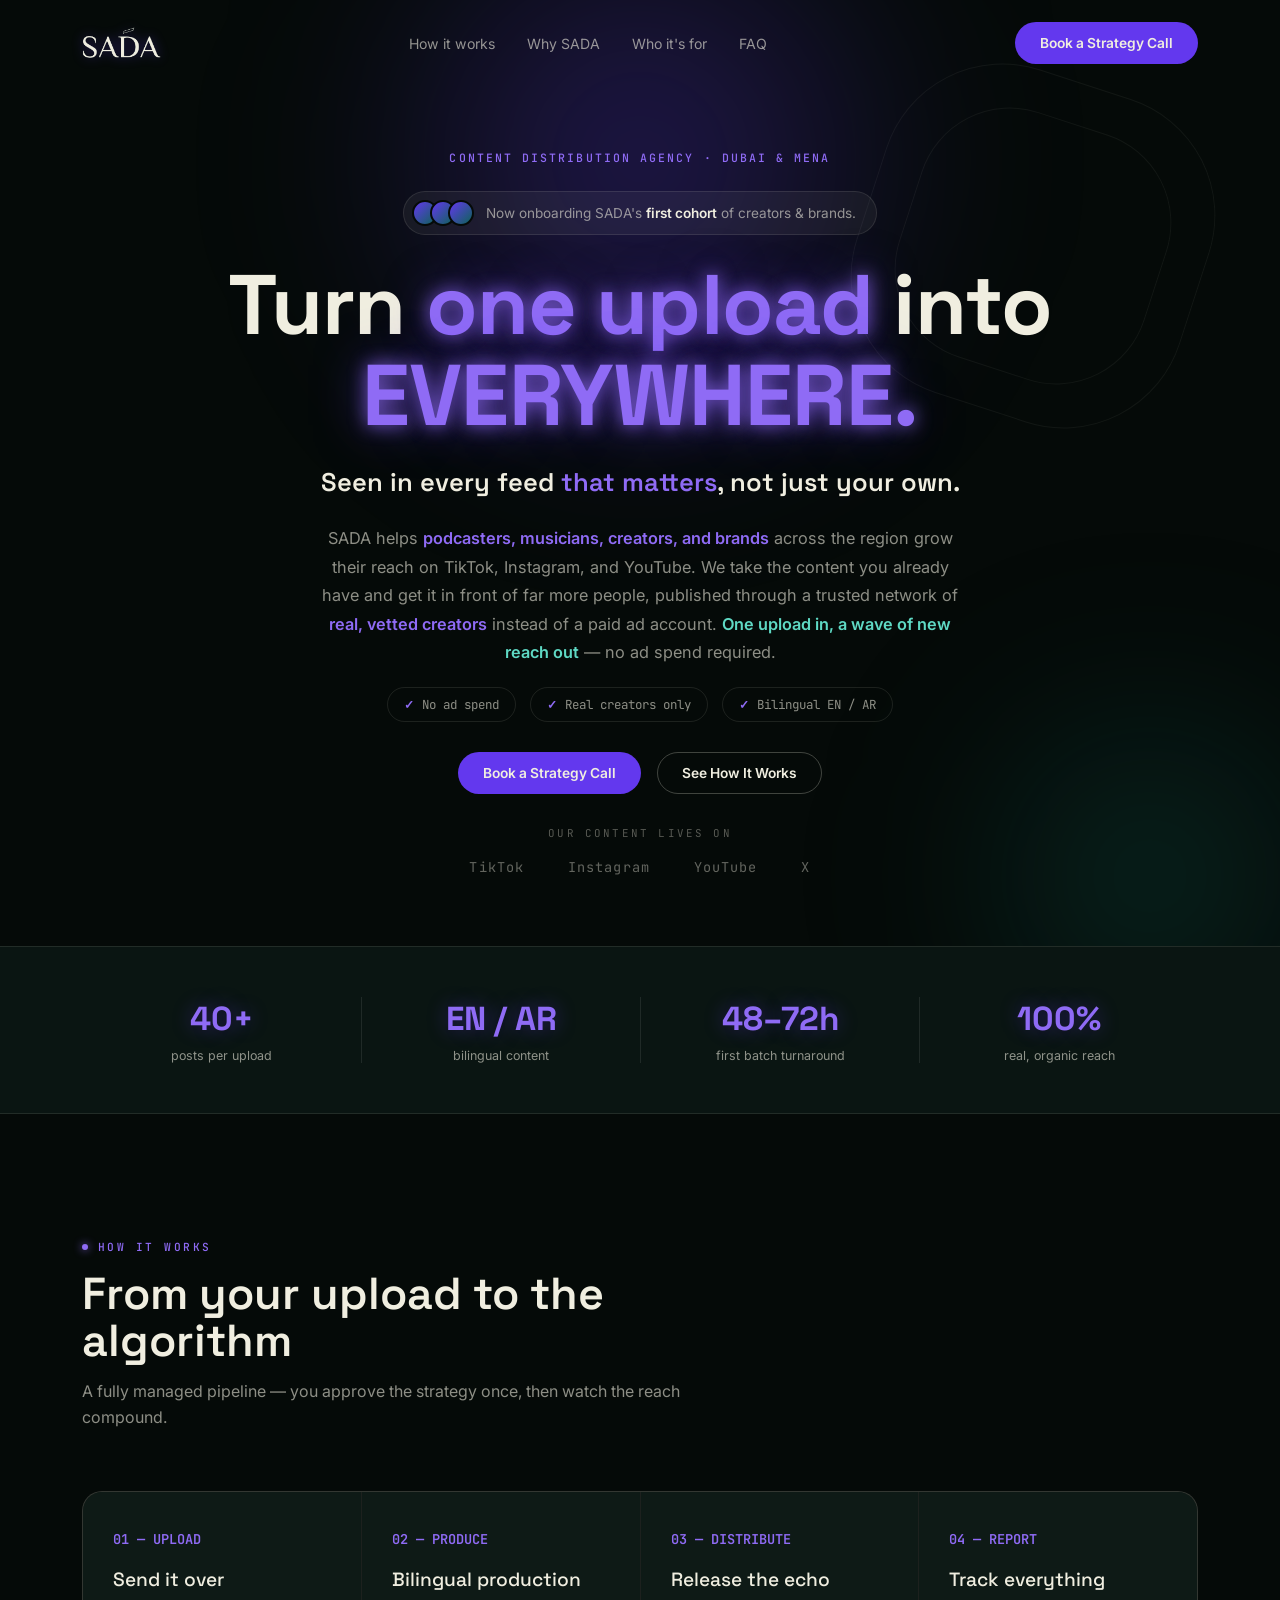
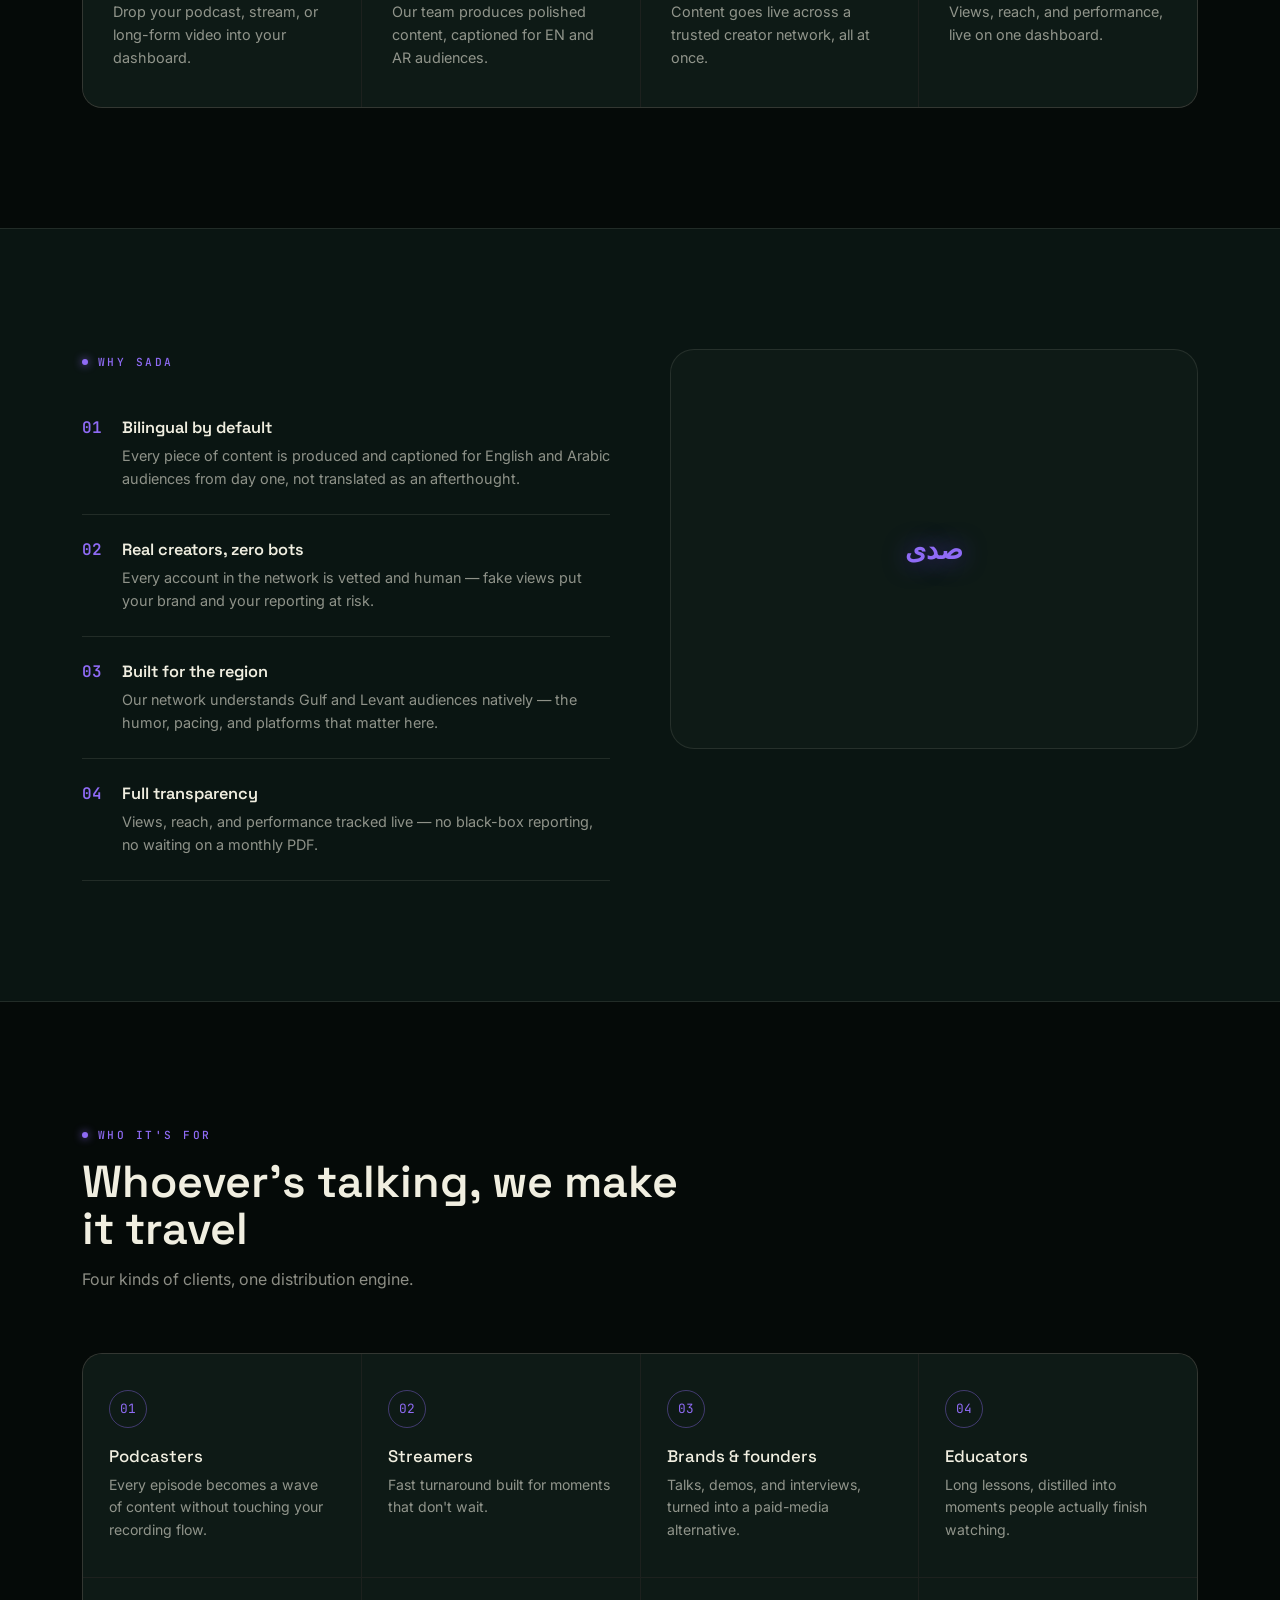
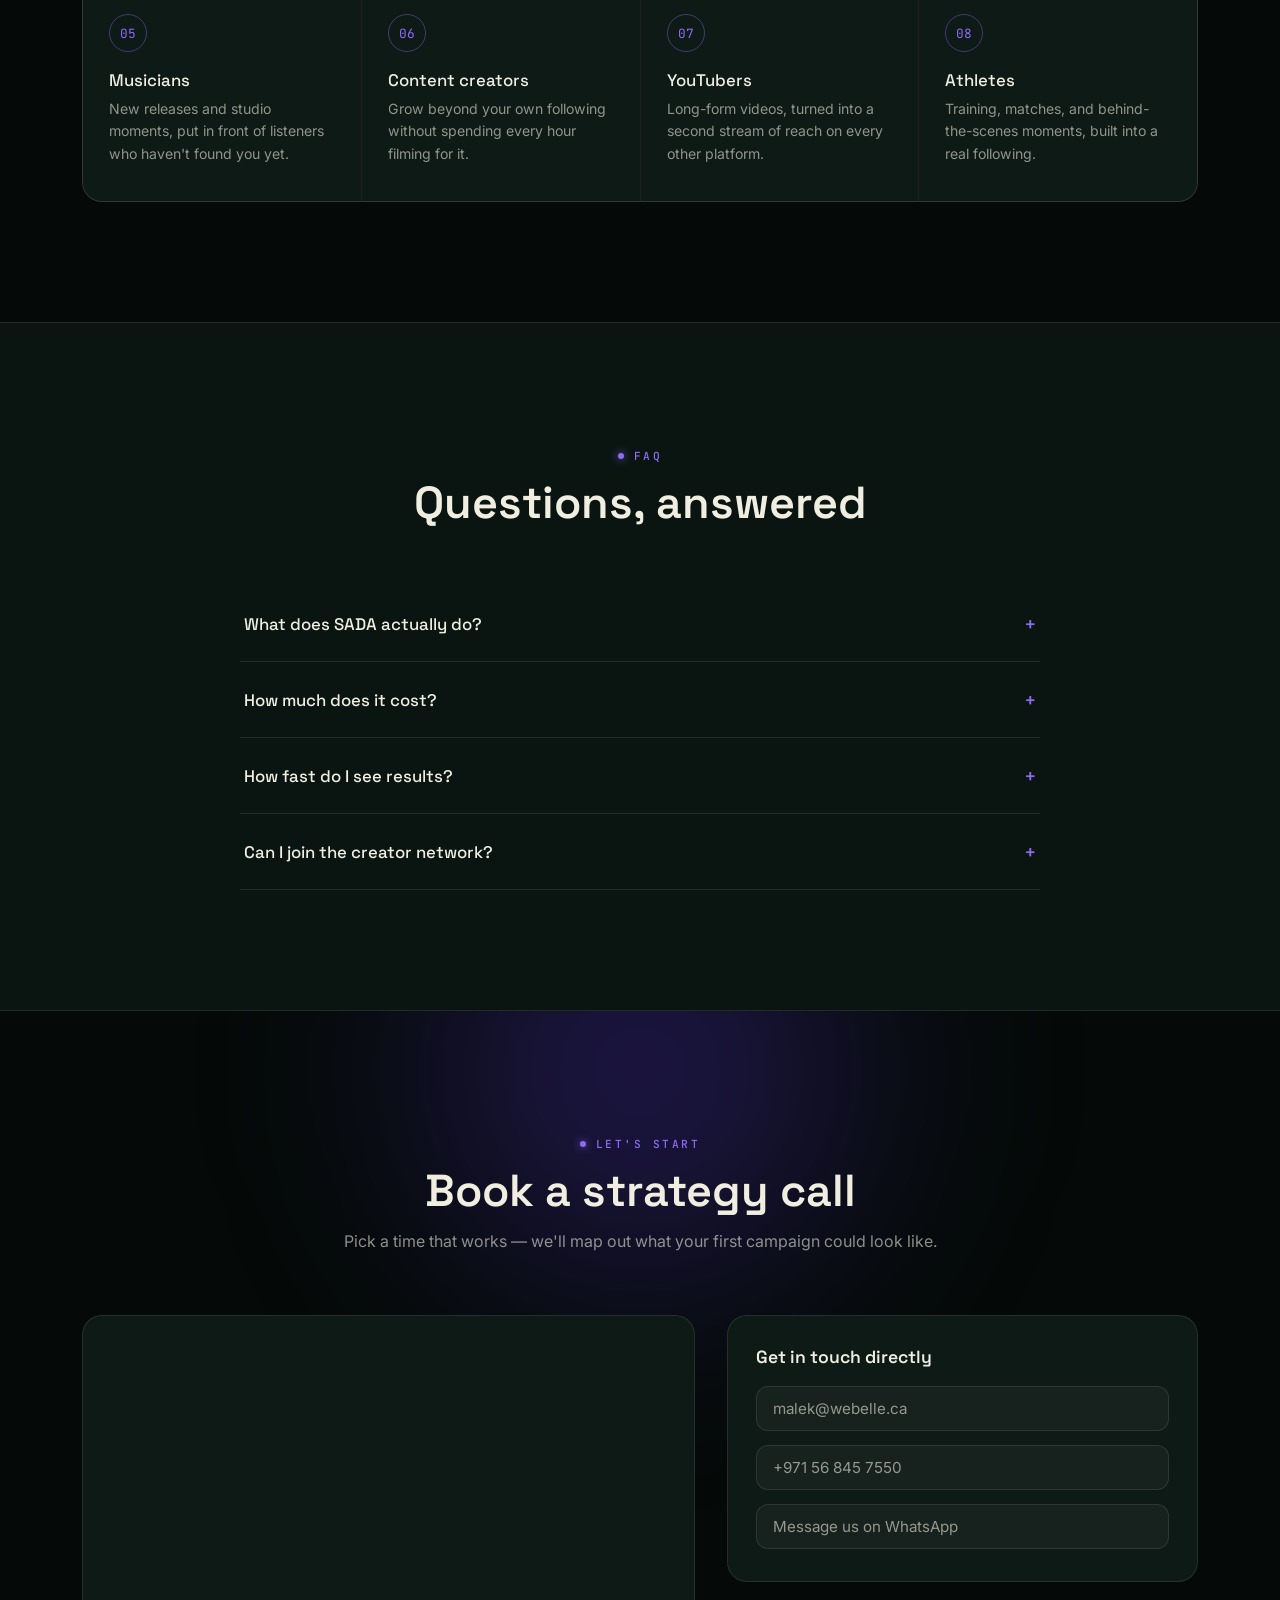
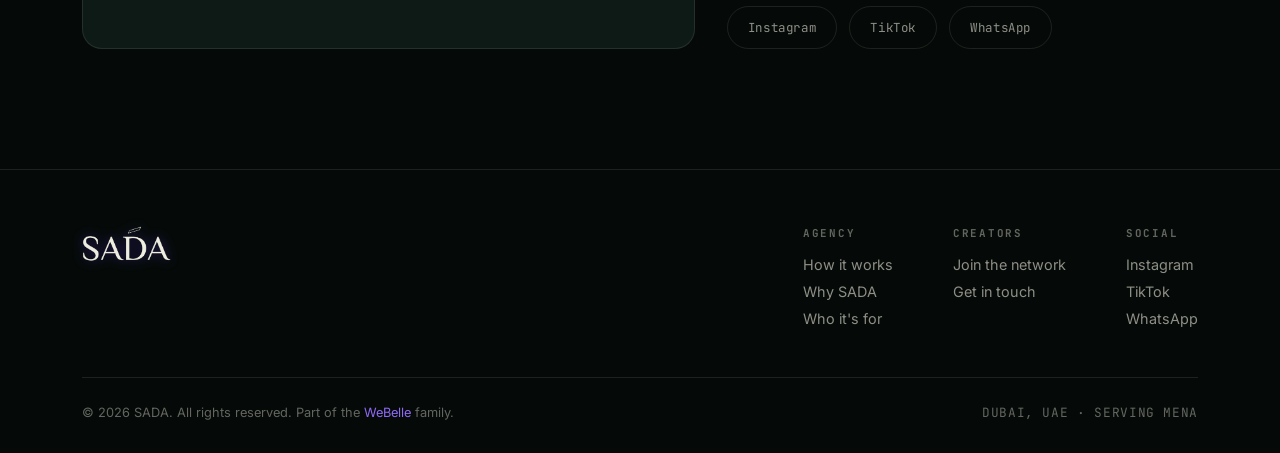
==== index.html @ 8981276d "robots and sitemap files" ====
<!doctype html>
<html lang="en">
  <head>
    <meta charset="UTF-8" />
    <meta name="viewport" content="width=device-width, initial-scale=1.0" />
    <title>SADA — Organic Content Distribution Agency | Dubai &amp; MENA</title>
    <meta
      name="description"
      content="SADA is a Dubai-based organic content distribution agency serving the MENA region. We turn one upload into reach across a trusted, bilingual creator network. Part of the WeBelle family."
    />
    <meta
      name="keywords"
      content="content distribution agency, organic reach, creator network, MENA marketing agency, Dubai digital agency, bilingual content, SADA, WeBelle"
    />
    <meta name="author" content="WeBelle" />
    <meta name="robots" content="index, follow" />
    <link rel="canonical" href="https://www.sadaclips.com/" />
    <meta name="theme-color" content="#050a08" />

    <!-- Open Graph -->
    <meta property="og:type" content="website" />
    <meta property="og:site_name" content="SADA" />
    <meta
      property="og:title"
      content="SADA — Organic Content Distribution Agency | Dubai & MENA"
    />
    <meta
      property="og:description"
      content="One upload, a wave of organic reach. SADA is a bilingual content distribution agency built for the GCC and wider MENA region — part of the WeBelle family."
    />
    <meta property="og:url" content="https://www.sadaclips.com/" />
    <meta
      property="og:image"
      content="https://www.sadaclips.com/assets/og-image.jpg"
    />
    <meta property="og:image:width" content="1200" />
    <meta property="og:image:height" content="630" />
    <meta
      property="og:image:alt"
      content="SADA — Organic Content Distribution Agency"
    />
    <meta property="og:locale" content="en_US" />

    <!-- Twitter -->
    <meta name="twitter:card" content="summary_large_image" />
    <meta
      name="twitter:title"
      content="SADA — Organic Content Distribution Agency | Dubai & MENA"
    />
    <meta
      name="twitter:description"
      content="One upload, a wave of organic reach. SADA is a bilingual content distribution agency built for the GCC and wider MENA region."
    />
    <meta
      name="twitter:image"
      content="https://www.sadaclips.com/assets/og-image.jpg"
    />
    <meta
      name="twitter:image:alt"
      content="SADA — Organic Content Distribution Agency"
    />

    <!-- Favicon (inline SVG, no external asset needed) -->
    <link
      rel="icon"
      type="image/svg+xml"
      href="data:image/svg+xml,%3Csvg xmlns='http://www.w3.org/2000/svg' viewBox='0 0 32 32'%3E%3Ccircle cx='16' cy='16' r='3.4' fill='%238f6bf5'/%3E%3Ccircle cx='16' cy='16' r='9' fill='none' stroke='%238f6bf5' stroke-width='1.4'/%3E%3Ccircle cx='16' cy='16' r='14.5' fill='none' stroke='%238f6bf5' stroke-width='1.1' opacity='.5'/%3E%3C/svg%3E"
    />

    <link rel="preconnect" href="https://fonts.googleapis.com" />
    <link rel="preconnect" href="https://fonts.gstatic.com" crossorigin />
    <link
      href="https://fonts.googleapis.com/css2?family=Space+Grotesk:wght@500;600;700&family=Inter:wght@400;500;600;700&family=JetBrains+Mono:wght@500&display=swap"
      rel="stylesheet"
    />
    <link rel="stylesheet" href="styles.css" />

    <!-- Structured data -->
    <script type="application/ld+json">
      {
        "@context": "https://schema.org",
        "@type": "ProfessionalService",
        "name": "SADA",
        "url": "https://www.sadaclips.com/",
        "logo": "https://www.sadaclips.com/assets/sada_logo.png",
        "image": "https://www.sadaclips.com/assets/og-image.jpg",
        "description": "Organic content distribution agency based in Dubai, serving the MENA region. Bilingual EN/AR content, published through a trusted creator network.",
        "email": "malek@webelle.ca",
        "telephone": "+971568457550",
        "address": {
          "@type": "PostalAddress",
          "addressLocality": "Dubai",
          "addressCountry": "AE"
        },
        "areaServed": "MENA",
        "sameAs": [
          "https://www.instagram.com/sadaclip/",
          "https://www.tiktok.com/@sada.clips",
          "https://wa.me/971568457550"
        ],
        "parentOrganization": {
          "@type": "Organization",
          "name": "WeBelle",
          "url": "https://webelle.ae"
        }
      }
    </script>
  </head>
  <body>
    <header id="siteHeader">
      <div class="wrap">
        <a href="#top" class="logo">
          <img
            src="/assets/sada_logo.png"
            alt="SADA logo"
            class="logo-mark"
            width="32"
            height="32"
          />
        </a>
        <nav class="links">
          <a href="#work">How it works</a>
          <a href="#why">Why SADA</a>
          <a href="#verticals">Who it's for</a>
          <a href="#faq">FAQ</a>
        </nav>
        <a href="#contact" class="btn btn-glow">Book a Strategy Call</a>
      </div>
    </header>

    <section class="hero" id="top">
      <div class="glow-blob g1"></div>
      <div class="glow-blob g2"></div>
      <div class="watermark"></div>
      <div class="wrap">
        <span class="category-tag"
          >Content Distribution Agency · Dubai &amp; MENA</span
        >

        <div class="badge">
          <div class="avatars">
            <div class="av"></div>
            <div class="av"></div>
            <div class="av"></div>
          </div>
          <span
            >Now onboarding SADA's <b>first cohort</b> of creators &amp;
            brands.</span
          >
        </div>

        <h1>
          Turn <span class="glow">one upload</span> into<span class="glow-line"
            >Everywhere.</span
          >
        </h1>

        <p class="sub">
          Seen in every feed <span class="hl">that matters</span>, not just your
          own.
        </p>

        <p class="lede">
          SADA helps <b>podcasters, musicians, creators, and brands</b> across
          the region grow their reach on TikTok, Instagram, and YouTube. We take
          the content you already have and get it in front of far more people,
          published through a trusted network of
          <b>real, vetted creators</b> instead of a paid ad account.
          <span class="g">One upload in, a wave of new reach out</span> — no ad
          spend required.
        </p>

        <div class="checklist">
          <span>No ad spend</span>
          <span>Real creators only</span>
          <span>Bilingual EN / AR</span>
        </div>

        <div class="cta-row">
          <a href="#contact" class="btn btn-glow">Book a Strategy Call</a>
          <a href="#work" class="btn btn-outline">See How It Works</a>
        </div>

        <div class="featured">
          <div class="label">Our content lives on</div>
          <div class="row">
            <span>TikTok</span>
            <span>Instagram</span>
            <span>YouTube</span>
            <span>X</span>
          </div>
        </div>
      </div>
    </section>

    <div class="stats">
      <div class="wrap">
        <div class="stat">
          <div class="num">40+</div>
          <div class="label">posts per upload</div>
        </div>
        <div class="stat">
          <div class="num">EN / AR</div>
          <div class="label">bilingual content</div>
        </div>
        <div class="stat">
          <div class="num">48–72h</div>
          <div class="label">first batch turnaround</div>
        </div>
        <div class="stat">
          <div class="num">100%</div>
          <div class="label">real, organic reach</div>
        </div>
      </div>
    </div>

    <section id="work">
      <div class="wrap">
        <div class="section-head reveal">
          <span class="eyebrow">How it works</span>
          <h2>From your upload to the algorithm</h2>
          <p>
            A fully managed pipeline — you approve the strategy once, then watch
            the reach compound.
          </p>
        </div>
        <div class="steps">
          <div class="step reveal">
            <div class="idx">01 — UPLOAD</div>
            <h3>Send it over</h3>
            <p>
              Drop your podcast, stream, or long-form video into your dashboard.
            </p>
          </div>
          <div class="step reveal">
            <div class="idx">02 — PRODUCE</div>
            <h3>Bilingual production</h3>
            <p>
              Our team produces polished content, captioned for EN and AR
              audiences.
            </p>
          </div>
          <div class="step reveal">
            <div class="idx">03 — DISTRIBUTE</div>
            <h3>Release the echo</h3>
            <p>
              Content goes live across a trusted creator network, all at once.
            </p>
          </div>
          <div class="step reveal">
            <div class="idx">04 — REPORT</div>
            <h3>Track everything</h3>
            <p>Views, reach, and performance, live on one dashboard.</p>
          </div>
        </div>
      </div>
    </section>

    <section id="why" class="alt-bg">
      <div class="wrap">
        <div class="why-grid">
          <div class="why-list">
            <span
              class="eyebrow"
              style="margin-bottom: 24px; display: inline-flex"
              >Why SADA</span
            >
            <div class="why-item reveal">
              <span class="n">01</span>
              <div>
                <h4>Bilingual by default</h4>
                <p>
                  Every piece of content is produced and captioned for English
                  and Arabic audiences from day one, not translated as an
                  afterthought.
                </p>
              </div>
            </div>
            <div class="why-item reveal">
              <span class="n">02</span>
              <div>
                <h4>Real creators, zero bots</h4>
                <p>
                  Every account in the network is vetted and human — fake views
                  put your brand and your reporting at risk.
                </p>
              </div>
            </div>
            <div class="why-item reveal">
              <span class="n">03</span>
              <div>
                <h4>Built for the region</h4>
                <p>
                  Our network understands Gulf and Levant audiences natively —
                  the humor, pacing, and platforms that matter here.
                </p>
              </div>
            </div>
            <div class="why-item reveal">
              <span class="n">04</span>
              <div>
                <h4>Full transparency</h4>
                <p>
                  Views, reach, and performance tracked live — no black-box
                  reporting, no waiting on a monthly PDF.
                </p>
              </div>
            </div>
          </div>
          <div class="why-visual reveal">
            <div class="ring w1"></div>
            <div class="ring w2"></div>
            <div class="ring w3"></div>
            <span class="word">صدى</span>
          </div>
        </div>
      </div>
    </section>

    <section id="verticals">
      <div class="wrap">
        <div class="section-head reveal">
          <span class="eyebrow">Who it's for</span>
          <h2>Whoever's talking, we make it travel</h2>
          <p>Four kinds of clients, one distribution engine.</p>
        </div>
        <div class="vgrid">
          <div class="vcard reveal">
            <div class="glyph">01</div>
            <h3>Podcasters</h3>
            <p>
              Every episode becomes a wave of content without touching your
              recording flow.
            </p>
          </div>
          <div class="vcard reveal">
            <div class="glyph">02</div>
            <h3>Streamers</h3>
            <p>Fast turnaround built for moments that don't wait.</p>
          </div>
          <div class="vcard reveal">
            <div class="glyph">03</div>
            <h3>Brands &amp; founders</h3>
            <p>
              Talks, demos, and interviews, turned into a paid-media
              alternative.
            </p>
          </div>
          <div class="vcard reveal">
            <div class="glyph">04</div>
            <h3>Educators</h3>
            <p>
              Long lessons, distilled into moments people actually finish
              watching.
            </p>
          </div>
          <div class="vcard reveal">
            <div class="glyph">05</div>
            <h3>Musicians</h3>
            <p>
              New releases and studio moments, put in front of listeners who
              haven't found you yet.
            </p>
          </div>
          <div class="vcard reveal">
            <div class="glyph">06</div>
            <h3>Content creators</h3>
            <p>
              Grow beyond your own following without spending every hour filming
              for it.
            </p>
          </div>
          <div class="vcard reveal">
            <div class="glyph">07</div>
            <h3>YouTubers</h3>
            <p>
              Long-form videos, turned into a second stream of reach on every
              other platform.
            </p>
          </div>
          <div class="vcard reveal">
            <div class="glyph">08</div>
            <h3>Athletes</h3>
            <p>
              Training, matches, and behind-the-scenes moments, built into a
              real following.
            </p>
          </div>
        </div>
      </div>
    </section>

    <section id="faq" class="alt-bg">
      <div class="wrap">
        <div class="section-head reveal center">
          <span class="eyebrow" style="justify-content: center">FAQ</span>
          <h2>Questions, answered</h2>
        </div>
        <div class="faq-list">
          <div class="faq-item">
            <button class="faq-q">
              What does SADA actually do?<span class="plus">+</span>
            </button>
            <div class="faq-a">
              <p>
                SADA is an organic content distribution agency — we help your
                content reach far more people through a trusted creator network,
                without relying on paid ads.
              </p>
            </div>
          </div>
          <div class="faq-item">
            <button class="faq-q">
              How much does it cost?<span class="plus">+</span>
            </button>
            <div class="faq-a">
              <p>
                Pricing scales with content volume and service level. Book a
                strategy call and we'll put together a quote based on what
                you're working with.
              </p>
            </div>
          </div>
          <div class="faq-item">
            <button class="faq-q">
              How fast do I see results?<span class="plus">+</span>
            </button>
            <div class="faq-a">
              <p>
                Most clients see their first batch of content live within 48–72
                hours of onboarding.
              </p>
            </div>
          </div>
          <div class="faq-item">
            <button class="faq-q">
              Can I join the creator network?<span class="plus">+</span>
            </button>
            <div class="faq-a">
              <p>
                Yes — we're always onboarding bilingual creators into the
                network. Reach out via WhatsApp or the contact section below to
                apply.
              </p>
            </div>
          </div>
        </div>
      </div>
    </section>

    <section class="contact" id="contact">
      <div class="glow-blob g1" style="top: -260px"></div>
      <div class="wrap">
        <div class="section-head reveal center">
          <span class="eyebrow" style="justify-content: center"
            >Let's start</span
          >
          <h2>Book a strategy call</h2>
          <p>
            Pick a time that works — we'll map out what your first campaign
            could look like.
          </p>
        </div>

        <div class="contact-grid reveal">
          <div class="calendly-wrap">
            <div
              class="calendly-inline-widget"
              data-url="https://calendly.com/webelle"
            ></div>
          </div>

          <div class="contact-side">
            <div class="contact-card">
              <h3>Get in touch directly</h3>
              <a class="contact-line" href="mailto:malek@webelle.ca"
                >malek@webelle.ca</a
              >
              <a class="contact-line" href="tel:+971568457550"
                >+971 56 845 7550</a
              >
              <a
                class="contact-line"
                href="https://wa.me/971568457550"
                target="_blank"
                rel="noopener"
                >Message us on WhatsApp</a
              >
            </div>
            <div class="socials">
              <a
                href="https://www.instagram.com/sadaclip/"
                target="_blank"
                rel="noopener"
                class="social-pill"
                >Instagram</a
              >
              <a
                href="https://www.tiktok.com/@sada.clips"
                target="_blank"
                rel="noopener"
                class="social-pill"
                >TikTok</a
              >
              <a
                href="https://wa.me/971568457550"
                target="_blank"
                rel="noopener"
                class="social-pill"
                >WhatsApp</a
              >
            </div>
          </div>
        </div>
      </div>
    </section>

    <footer>
      <div class="wrap">
        <div class="top">
          <div class="logo">
            <img
              src="/assets/sada_logo.png"
              alt="SADA logo"
              class="logo-mark"
              width="34"
              height="34"
            />
          </div>
          <div class="cols">
            <div class="col">
              <h4>Agency</h4>
              <a href="#work">How it works</a><a href="#why">Why SADA</a
              ><a href="#verticals">Who it's for</a>
            </div>
            <div class="col">
              <h4>Creators</h4>
              <a href="#faq">Join the network</a
              ><a href="#contact">Get in touch</a>
            </div>
            <div class="col">
              <h4>Social</h4>
              <a
                href="https://www.instagram.com/sadaclip/"
                target="_blank"
                rel="noopener"
                >Instagram</a
              ><a
                href="https://www.tiktok.com/@sada.clips"
                target="_blank"
                rel="noopener"
                >TikTok</a
              ><a
                href="https://wa.me/971568457550"
                target="_blank"
                rel="noopener"
                >WhatsApp</a
              >
            </div>
          </div>
        </div>
        <div class="bottom">
          <span
            >© 2026 SADA. All rights reserved. Part of the
            <a
              href="https://webelle.ae"
              target="_blank"
              rel="noopener"
              style="color: var(--violet-2)"
              >WeBelle</a
            >
            family.</span
          >
          <span class="tag">DUBAI, UAE · SERVING MENA</span>
        </div>
      </div>
    </footer>

    <script
      src="https://assets.calendly.com/assets/external/widget.js"
      async
    ></script>
    <script src="script.js" defer></script>
  </body>
</html>
---- styles.css ----
:root {
  --bg: #050a08;
  --bg2: #0a1512;
  --card: #0e1a16;
  --pine: #0d6358;
  --violet: #6338ee;
  --violet-2: #8f6bf5;
  --cream: #f0eee0;
  --muted: rgba(240, 238, 224, 0.58);
  --line: rgba(240, 238, 224, 0.1);
  --max: 1180px;
  --ease: cubic-bezier(0.22, 0.98, 0.28, 1);
}
* {
  box-sizing: border-box;
  margin: 0;
  padding: 0;
}
html {
  scroll-behavior: smooth;
}
body {
  background: var(--bg);
  color: var(--cream);
  font-family: 'Inter', sans-serif;
  -webkit-font-smoothing: antialiased;
  overflow-x: hidden;
}
::selection {
  background: var(--violet);
  color: var(--cream);
}
a {
  color: inherit;
  text-decoration: none;
}
ul {
  list-style: none;
}
img,
svg {
  display: block;
}
.wrap {
  max-width: var(--max);
  margin: 0 auto;
  padding: 0 32px;
}
h1,
h2,
h3 {
  font-family: 'Space Grotesk', sans-serif;
  line-height: 1.05;
}

/* HEADER */
header {
  position: fixed;
  top: 0;
  left: 0;
  right: 0;
  z-index: 100;
  padding: 22px 0;
  background: rgba(5, 10, 8, 0);
  transition:
    background 0.4s var(--ease),
    padding 0.4s var(--ease),
    border-color 0.4s var(--ease);
  border-bottom: 1px solid transparent;
}
header.scrolled {
  padding: 14px 0;
  background: rgba(5, 10, 8, 0.85);
  backdrop-filter: blur(14px);
  border-color: var(--line);
}
header .wrap {
  display: flex;
  align-items: center;
  justify-content: space-between;
}
.logo {
  display: flex;
  align-items: center;
  gap: 10px;
  font-family: 'Space Grotesk', sans-serif;
  font-weight: 700;
  font-size: 1.3rem;
  color: var(--cream);
}
.logo-mark {
  height: 32px;
  width: auto;
  object-fit: contain;
  flex-shrink: 0;
  filter: drop-shadow(0 0 6px rgba(99, 56, 238, 0.45));
}
footer .logo-mark {
  height: 36px;
}
.logo-text {
  display: flex;
  flex-direction: column;
  line-height: 1.1;
}
.logo-sub {
  font-family: 'JetBrains Mono', monospace;
  font-weight: 500;
  font-size: 0.6rem;
  letter-spacing: 0.08em;
  text-transform: uppercase;
  color: rgba(240, 238, 224, 0.4);
}

nav.links {
  display: flex;
  gap: 32px;
}
nav.links a {
  font-size: 0.88rem;
  color: var(--cream);
  opacity: 0.6;
  transition: opacity 0.25s;
}
nav.links a:hover {
  opacity: 1;
}
.btn {
  display: inline-flex;
  align-items: center;
  justify-content: center;
  gap: 8px;
  font-weight: 600;
  font-size: 0.86rem;
  padding: 12px 24px;
  border-radius: 100px;
  border: 1px solid transparent;
  cursor: pointer;
  transition:
    transform 0.3s var(--ease),
    box-shadow 0.3s var(--ease);
}
.btn-glow {
  background: var(--violet);
  color: var(--cream);
}
.btn-glow:hover {
  transform: translateY(-2px);
  box-shadow: 0 6px 26px -4px rgba(99, 56, 238, 0.75);
}
.btn-outline {
  background: transparent;
  border-color: rgba(240, 238, 224, 0.25);
  color: var(--cream);
}
.btn-outline:hover {
  border-color: var(--violet-2);
  transform: translateY(-2px);
}

/* HERO */
.hero {
  position: relative;
  min-height: 100vh;
  display: flex;
  align-items: center;
  padding-top: 150px;
  padding-bottom: 70px;
  overflow: hidden;
}
.glow-blob {
  position: absolute;
  border-radius: 50%;
  filter: blur(90px);
  pointer-events: none;
}
.glow-blob.g1 {
  width: 640px;
  height: 640px;
  background: radial-gradient(circle, rgba(99, 56, 238, 0.35), transparent 70%);
  top: -160px;
  left: 50%;
  transform: translateX(-50%);
}
.glow-blob.g2 {
  width: 420px;
  height: 420px;
  background: radial-gradient(circle, rgba(13, 99, 88, 0.4), transparent 70%);
  bottom: -140px;
  right: -80px;
}
.watermark {
  position: absolute;
  top: 8%;
  right: 6%;
  width: 340px;
  height: 340px;
  border: 1px solid rgba(240, 238, 224, 0.05);
  border-radius: 36%;
  transform: rotate(18deg);
  pointer-events: none;
}
.watermark::before {
  content: '';
  position: absolute;
  inset: 40px;
  border: 1px solid rgba(240, 238, 224, 0.05);
  border-radius: 36%;
}

.hero .wrap {
  position: relative;
  z-index: 3;
  display: flex;
  flex-direction: column;
  align-items: center;
  text-align: center;
  gap: 26px;
}

.category-tag {
  font-family: 'JetBrains Mono', monospace;
  font-size: 0.72rem;
  letter-spacing: 0.18em;
  text-transform: uppercase;
  color: var(--violet-2);
  font-weight: 500;
}

.checklist {
  display: flex;
  gap: 14px;
  flex-wrap: wrap;
  justify-content: center;
  margin-top: -6px;
}
.checklist span {
  font-family: 'JetBrains Mono', monospace;
  font-size: 0.78rem;
  color: var(--muted);
  padding: 8px 16px;
  border: 1px solid var(--line);
  border-radius: 100px;
  display: inline-flex;
  align-items: center;
  gap: 8px;
}
.checklist span::before {
  content: '✓';
  color: var(--violet-2);
  font-weight: 700;
}

.badge {
  display: inline-flex;
  align-items: center;
  gap: 12px;
  background: rgba(240, 238, 224, 0.05);
  border: 1px solid var(--line);
  padding: 8px 20px 8px 8px;
  border-radius: 100px;
  font-size: 0.85rem;
  color: var(--muted);
}
.avatars {
  display: flex;
}
.avatars .av {
  width: 26px;
  height: 26px;
  border-radius: 50%;
  border: 2px solid var(--bg);
  margin-left: -8px;
  background: linear-gradient(135deg, var(--violet), var(--pine));
}
.avatars .av:first-child {
  margin-left: 0;
}
.badge b {
  color: var(--cream);
  font-weight: 600;
}

.hero h1 {
  font-size: clamp(2.6rem, 6.6vw, 5.6rem);
  font-weight: 700;
  max-width: 19ch;
  letter-spacing: -0.01em;
}
.glow {
  color: var(--violet-2);
  text-shadow:
    0 0 18px rgba(143, 107, 245, 0.85),
    0 0 46px rgba(99, 56, 238, 0.5);
}
.glow-line {
  display: block;
  color: var(--violet-2);
  text-shadow:
    0 0 18px rgba(143, 107, 245, 0.85),
    0 0 50px rgba(99, 56, 238, 0.55);
  text-transform: uppercase;
  font-size: 1.02em;
}

.hero .sub {
  font-family: 'Space Grotesk', sans-serif;
  font-weight: 600;
  font-size: clamp(1.2rem, 2vw, 1.6rem);
  color: var(--cream);
}
.hero .sub .hl {
  color: var(--violet-2);
}
.hero p.lede {
  max-width: 64ch;
  color: var(--muted);
  line-height: 1.75;
  font-size: 1.02rem;
}
.hero p.lede b {
  color: var(--violet-2);
  font-weight: 600;
}
.hero p.lede .g {
  color: #5fd9c4;
  font-weight: 600;
}

.featured {
  margin-top: 6px;
}
.featured .label {
  font-family: 'JetBrains Mono', monospace;
  font-size: 0.68rem;
  letter-spacing: 0.2em;
  color: rgba(240, 238, 224, 0.35);
  text-transform: uppercase;
  margin-bottom: 18px;
}
.featured .row {
  display: flex;
  gap: 44px;
  align-items: center;
  flex-wrap: wrap;
  justify-content: center;
}
.featured .row span {
  font-family: 'JetBrains Mono', monospace;
  font-size: 0.85rem;
  letter-spacing: 0.08em;
  color: rgba(240, 238, 224, 0.4);
}

.cta-row {
  display: flex;
  gap: 16px;
  flex-wrap: wrap;
  justify-content: center;
  margin-top: 4px;
}

/* SHARED SECTION SHELL */
section {
  padding: 120px 0;
  position: relative;
}
.alt-bg {
  background: var(--bg2);
  border-top: 1px solid var(--line);
  border-bottom: 1px solid var(--line);
}
.eyebrow {
  font-family: 'JetBrains Mono', monospace;
  font-size: 0.7rem;
  letter-spacing: 0.22em;
  text-transform: uppercase;
  color: var(--violet-2);
  display: inline-flex;
  align-items: center;
  gap: 10px;
  font-weight: 500;
}
.eyebrow::before {
  content: '';
  width: 6px;
  height: 6px;
  border-radius: 50%;
  background: var(--violet-2);
  box-shadow: 0 0 8px rgba(143, 107, 245, 0.9);
}
.section-head {
  max-width: 600px;
  margin-bottom: 60px;
}
.section-head h2 {
  font-size: clamp(2rem, 3.6vw, 2.8rem);
  font-weight: 600;
  color: var(--cream);
  margin-top: 16px;
}
.section-head p {
  margin-top: 14px;
  color: var(--muted);
  line-height: 1.65;
}
.center {
  text-align: center;
  margin-left: auto;
  margin-right: auto;
}

.reveal {
  opacity: 0;
  transform: translateY(24px);
  transition:
    opacity 0.7s var(--ease),
    transform 0.7s var(--ease);
}
.reveal.in {
  opacity: 1;
  transform: translateY(0);
}

/* STATS */
.stats {
  border-top: 1px solid var(--line);
  border-bottom: 1px solid var(--line);
  background: var(--bg2);
}
.stats .wrap {
  display: grid;
  grid-template-columns: repeat(4, 1fr);
  padding: 50px 32px;
}
.stat {
  text-align: center;
  border-left: 1px solid var(--line);
  padding: 0 12px;
}
.stat:first-child {
  border-left: none;
}
.stat .num {
  font-family: 'Space Grotesk', sans-serif;
  font-weight: 700;
  font-size: clamp(1.5rem, 2.6vw, 2.2rem);
  color: var(--violet-2);
  text-shadow: 0 0 20px rgba(99, 56, 238, 0.4);
}
.stat .label {
  margin-top: 8px;
  font-size: 0.78rem;
  color: var(--muted);
}
@media (max-width: 760px) {
  .stats .wrap {
    grid-template-columns: 1fr 1fr;
    row-gap: 26px;
  }
  .stat:nth-child(3) {
    border-left: none;
  }
}

/* HOW IT WORKS */
.steps {
  display: grid;
  grid-template-columns: repeat(4, 1fr);
  gap: 1px;
  background: var(--line);
  border: 1px solid var(--line);
  border-radius: 20px;
  overflow: hidden;
}
.step {
  background: var(--card);
  padding: 38px 30px;
  transition: background 0.35s var(--ease);
}
.step:hover {
  background: #12211c;
}
.step .idx {
  font-family: 'JetBrains Mono', monospace;
  color: var(--violet-2);
  font-weight: 600;
  font-size: 0.85rem;
  margin-bottom: 22px;
}
.step h3 {
  font-size: 1.2rem;
  font-weight: 500;
  color: var(--cream);
  margin-bottom: 10px;
}
.step p {
  color: var(--muted);
  font-size: 0.9rem;
  line-height: 1.6;
}
@media (max-width: 900px) {
  .steps {
    grid-template-columns: 1fr;
  }
}

/* WHY SADA */
.why-grid {
  display: grid;
  grid-template-columns: 1fr 1fr;
  gap: 60px;
  align-items: start;
}
.why-item {
  display: flex;
  gap: 20px;
  padding: 24px 0;
  border-bottom: 1px solid var(--line);
}
.why-item:first-child {
  padding-top: 0;
}
.why-item .n {
  font-family: 'JetBrains Mono', monospace;
  color: var(--violet-2);
  font-weight: 600;
  flex-shrink: 0;
}
.why-item h4 {
  font-family: 'Space Grotesk', sans-serif;
  font-weight: 600;
  font-size: 1.02rem;
  margin-bottom: 6px;
  color: var(--cream);
}
.why-item p {
  font-size: 0.9rem;
  color: var(--muted);
  line-height: 1.6;
}
.why-visual {
  position: relative;
  background: var(--card);
  border: 1px solid var(--line);
  border-radius: 24px;
  min-height: 400px;
  display: flex;
  align-items: center;
  justify-content: center;
  overflow: hidden;
}
.why-visual .ring {
  position: absolute;
  border: 1px solid rgba(143, 107, 245, 0.3);
  border-radius: 50%;
  animation: pulse 6s var(--ease) infinite;
}
.why-visual .ring.w2 {
  animation-delay: 2s;
}
.why-visual .ring.w3 {
  animation-delay: 4s;
}
@keyframes pulse {
  0% {
    width: 100px;
    height: 100px;
    opacity: 0;
  }
  12% {
    opacity: 0.7;
  }
  100% {
    width: 420px;
    height: 420px;
    opacity: 0;
  }
}
.why-visual .word {
  font-family: 'Space Grotesk', sans-serif;
  font-weight: 700;
  color: var(--violet-2);
  font-size: 1.7rem;
  z-index: 2;
  text-shadow: 0 0 24px rgba(99, 56, 238, 0.6);
}
@media (max-width: 900px) {
  .why-grid {
    grid-template-columns: 1fr;
  }
  .why-visual {
    min-height: 260px;
  }
}

/* VERTICALS */
.vgrid {
  display: grid;
  grid-template-columns: repeat(4, 1fr);
  gap: 1px;
  background: var(--line);
  border: 1px solid var(--line);
  border-radius: 20px;
  overflow: hidden;
}
.vcard {
  background: var(--card);
  padding: 36px 26px;
  transition:
    background 0.35s var(--ease),
    transform 0.35s var(--ease);
}
.vcard:hover {
  background: #12211c;
  transform: translateY(-4px);
}
.vcard .glyph {
  width: 38px;
  height: 38px;
  margin-bottom: 20px;
  border-radius: 50%;
  border: 1px solid rgba(143, 107, 245, 0.4);
  display: flex;
  align-items: center;
  justify-content: center;
  font-family: 'JetBrains Mono', monospace;
  font-size: 0.8rem;
  color: var(--violet-2);
}
.vcard h3 {
  color: var(--cream);
  font-size: 1.05rem;
  font-weight: 500;
  margin-bottom: 8px;
}
.vcard p {
  color: var(--muted);
  font-size: 0.88rem;
  line-height: 1.6;
}
@media (max-width: 900px) {
  .vgrid {
    grid-template-columns: 1fr 1fr;
  }
}
@media (max-width: 560px) {
  .vgrid {
    grid-template-columns: 1fr;
  }
}

/* FAQ */
.faq-list {
  max-width: 800px;
  margin: 0 auto;
}
.faq-item {
  border-bottom: 1px solid var(--line);
}
.faq-q {
  width: 100%;
  display: flex;
  align-items: center;
  justify-content: space-between;
  gap: 20px;
  background: none;
  border: none;
  text-align: left;
  padding: 26px 4px;
  cursor: pointer;
  font-family: 'Space Grotesk', sans-serif;
  font-size: 1.05rem;
  color: var(--cream);
  font-weight: 500;
}
.faq-q .plus {
  font-family: 'JetBrains Mono', monospace;
  font-size: 1.1rem;
  color: var(--violet-2);
  transition: transform 0.35s var(--ease);
  flex-shrink: 0;
}
.faq-item.open .faq-q .plus {
  transform: rotate(45deg);
}
.faq-a {
  max-height: 0;
  overflow: hidden;
  transition: max-height 0.45s var(--ease);
}
.faq-a p {
  padding: 0 4px 26px;
  color: var(--muted);
  font-size: 0.94rem;
  line-height: 1.65;
  max-width: 70ch;
}

/* CONTACT / CALENDLY */
.contact {
  text-align: center;
  overflow: hidden;
}
.contact-grid {
  display: grid;
  grid-template-columns: 1.3fr 1fr;
  gap: 32px;
  text-align: left;
  margin-top: 10px;
}
.calendly-wrap {
  background: var(--card);
  border: 1px solid var(--line);
  border-radius: 20px;
  overflow: hidden;
  padding: 8px;
}
.calendly-inline-widget {
  width: 100%;
  min-width: 280px;
  height: 100%;
}

.contact-side {
  display: flex;
  flex-direction: column;
  gap: 24px;
}
.contact-card {
  background: var(--card);
  border: 1px solid var(--line);
  border-radius: 20px;
  padding: 32px 28px;
  display: flex;
  flex-direction: column;
  gap: 14px;
}
.contact-card h3 {
  font-size: 1.1rem;
  font-weight: 600;
  color: var(--cream);
  margin-bottom: 6px;
}
.contact-line {
  font-size: 0.95rem;
  color: var(--muted);
  padding: 12px 16px;
  background: rgba(240, 238, 224, 0.04);
  border: 1px solid var(--line);
  border-radius: 12px;
  transition:
    border-color 0.25s,
    color 0.25s;
}
.contact-line:hover {
  border-color: var(--violet-2);
  color: var(--cream);
}

.socials {
  display: flex;
  gap: 12px;
  flex-wrap: wrap;
}
.social-pill {
  font-family: 'JetBrains Mono', monospace;
  font-size: 0.78rem;
  letter-spacing: 0.05em;
  padding: 12px 20px;
  border-radius: 100px;
  border: 1px solid var(--line);
  color: var(--muted);
  transition:
    border-color 0.25s,
    color 0.25s,
    transform 0.25s var(--ease);
}
.social-pill:hover {
  border-color: var(--violet-2);
  color: var(--cream);
  transform: translateY(-2px);
}

@media (max-width: 900px) {
  .contact-grid {
    grid-template-columns: 1fr;
  }
  .calendly-inline-widget {
    height: 620px;
  }
}

/* FOOTER */
footer {
  border-top: 1px solid var(--line);
  padding: 56px 0 32px;
}
footer .top {
  display: flex;
  justify-content: space-between;
  align-items: flex-start;
  gap: 40px;
  flex-wrap: wrap;
  padding-bottom: 40px;
  border-bottom: 1px solid var(--line);
}
footer .cols {
  display: flex;
  gap: 60px;
  flex-wrap: wrap;
}
footer .col h4 {
  font-family: 'JetBrains Mono', monospace;
  font-size: 0.68rem;
  letter-spacing: 0.16em;
  text-transform: uppercase;
  color: rgba(240, 238, 224, 0.4);
  margin-bottom: 16px;
}
footer .col a {
  display: block;
  font-size: 0.9rem;
  color: var(--muted);
  margin-bottom: 10px;
}
footer .col a:hover {
  color: var(--cream);
}
footer .bottom {
  display: flex;
  justify-content: space-between;
  align-items: center;
  padding-top: 26px;
  font-size: 0.8rem;
  color: rgba(240, 238, 224, 0.4);
  flex-wrap: wrap;
  gap: 12px;
}
footer .bottom .tag {
  font-family: 'JetBrains Mono', monospace;
  letter-spacing: 0.05em;
}

@media (prefers-reduced-motion: reduce) {
  * {
    animation: none !important;
    transition: none !important;
  }
}
@media (max-width: 760px) {
  nav.links {
    display: none;
  }
  section {
    padding: 80px 0;
  }
}
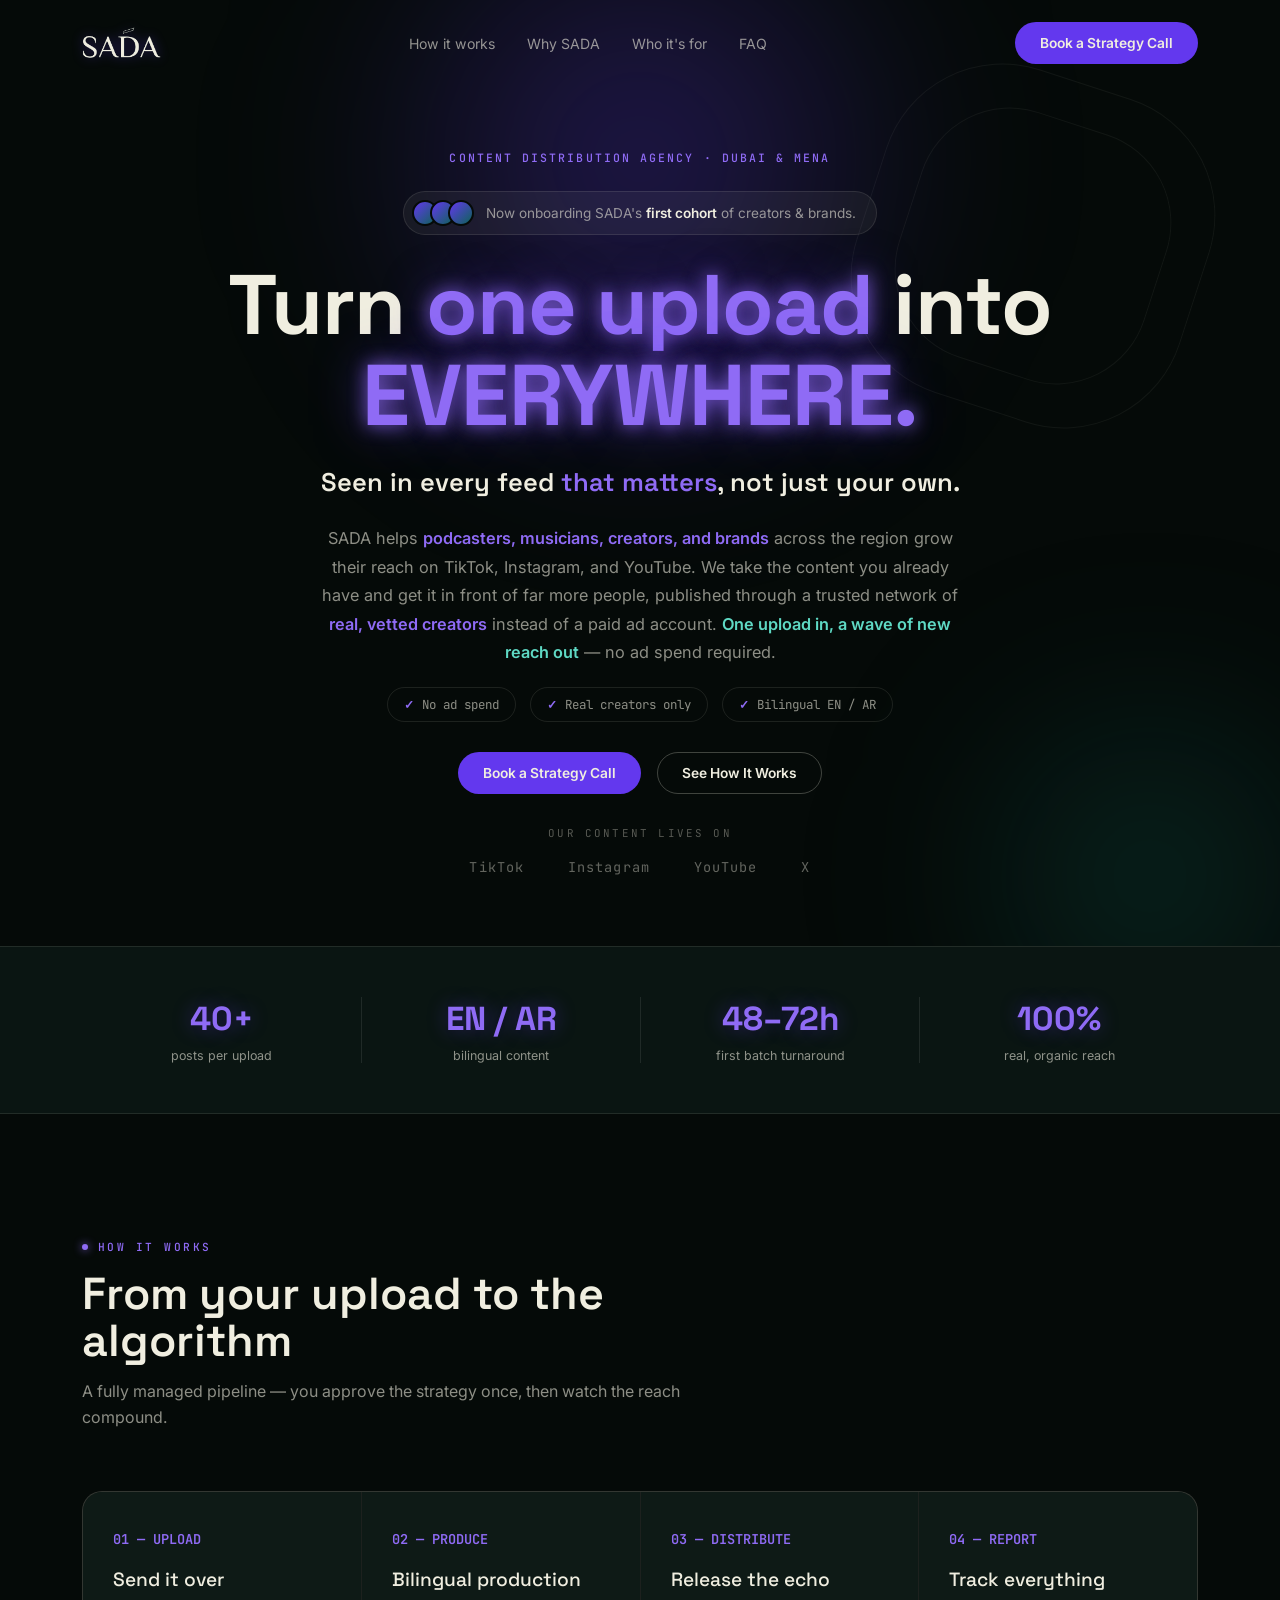
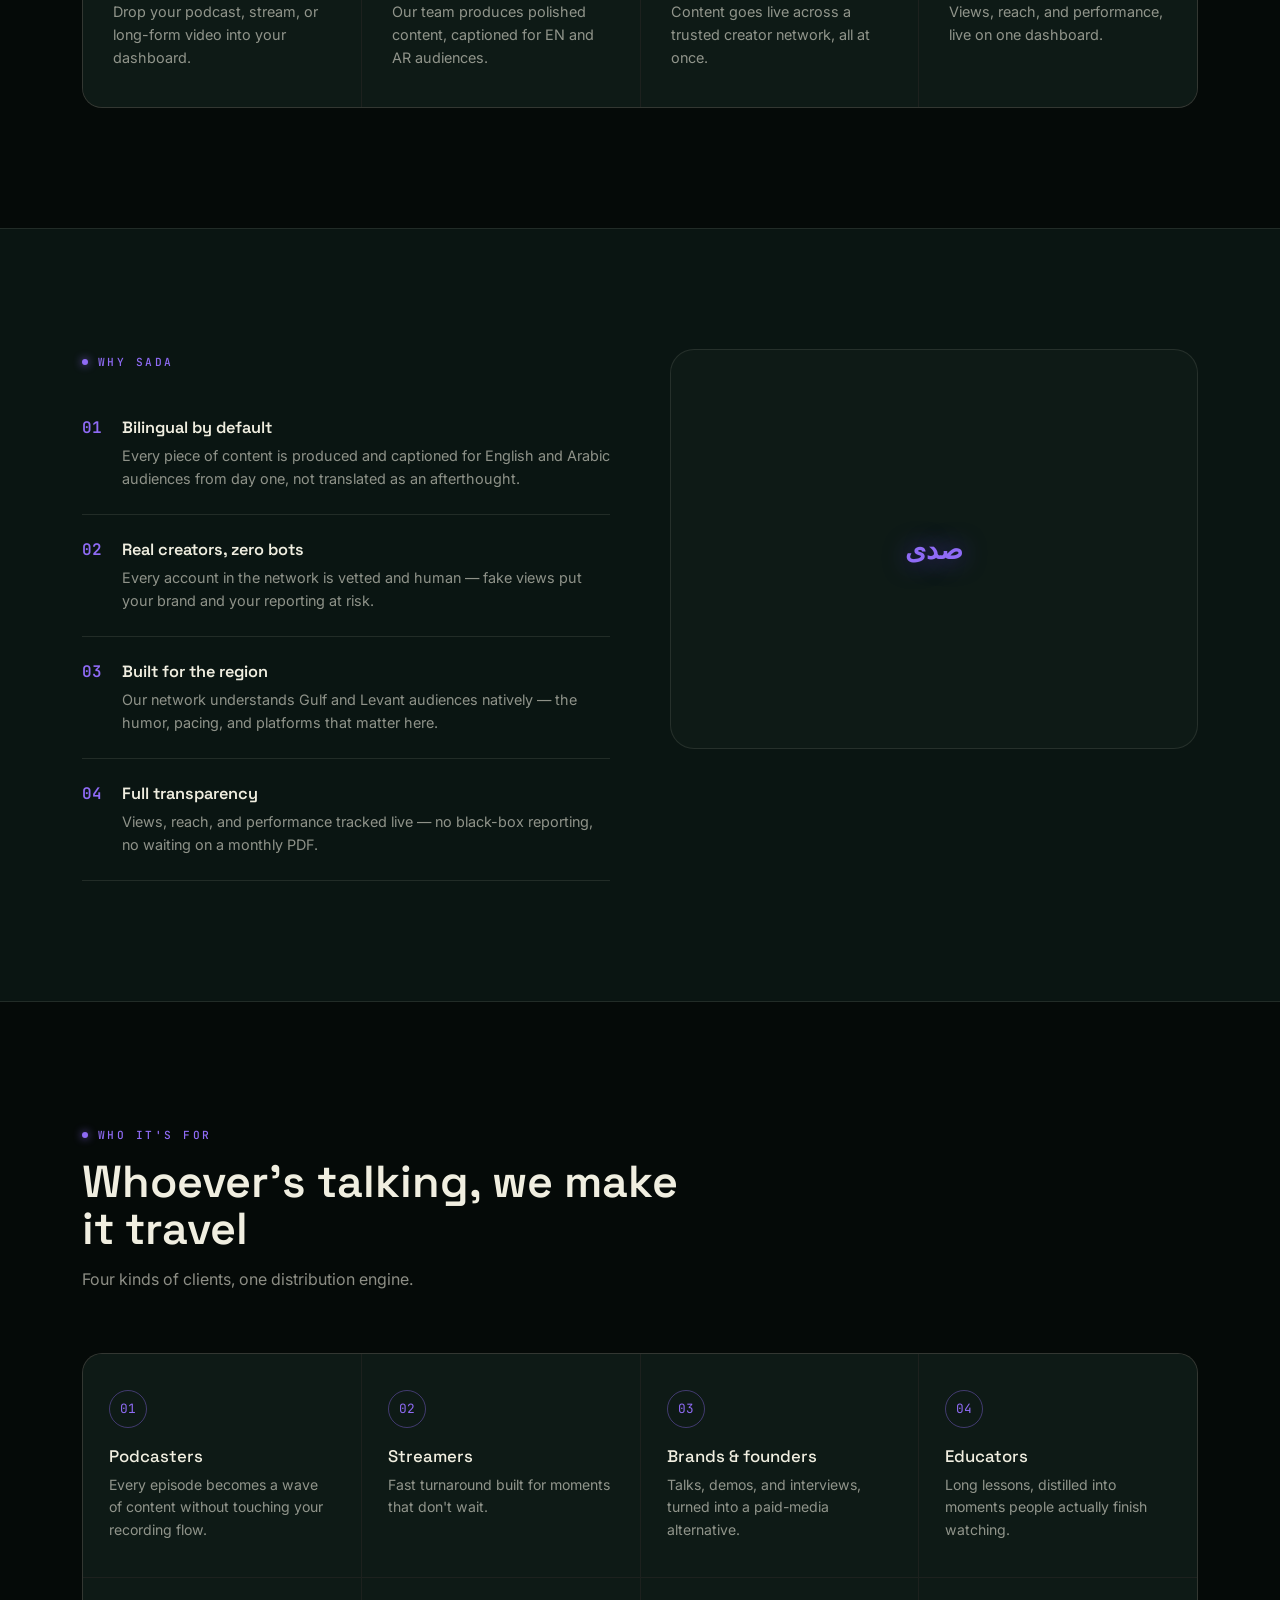
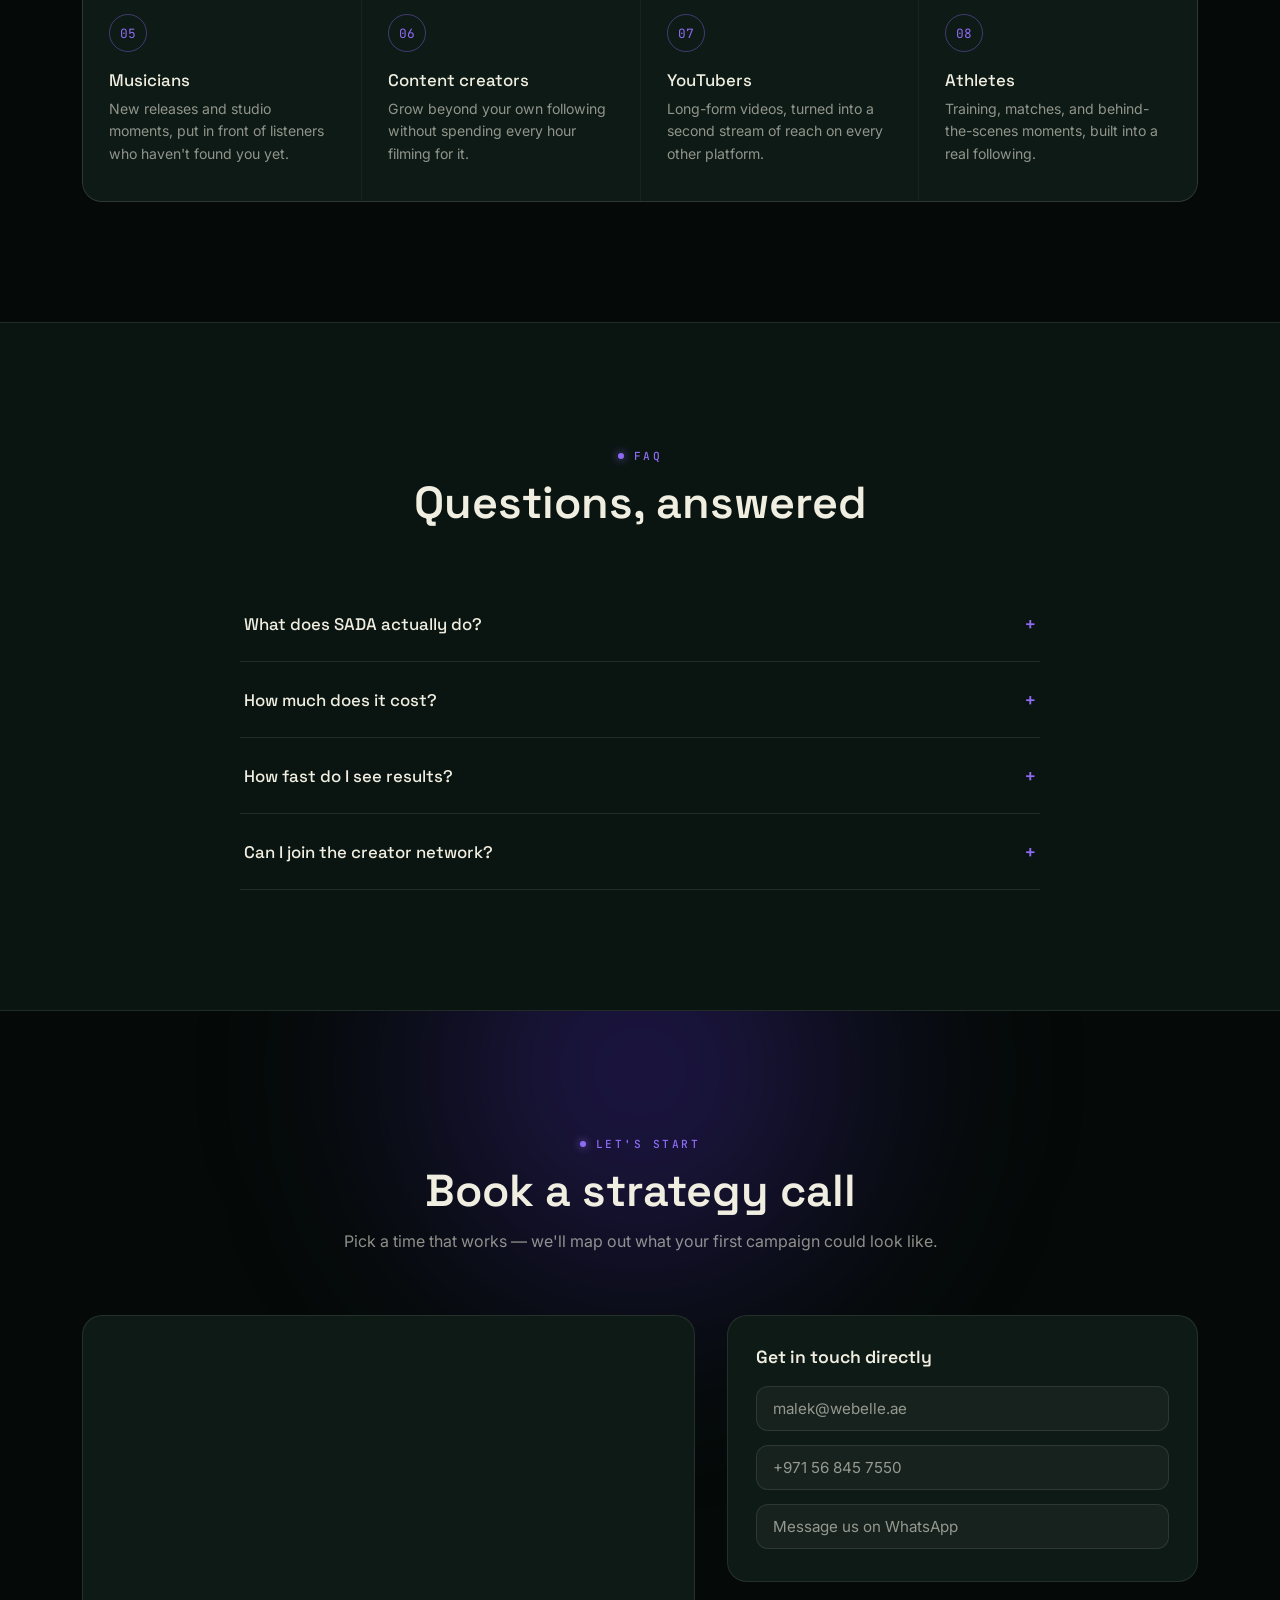
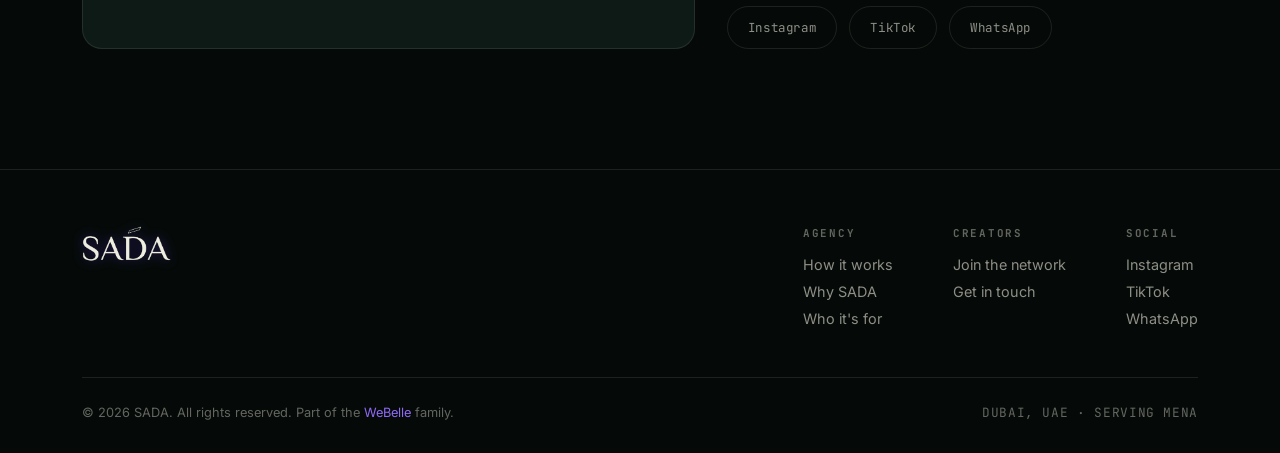
==== commit 55183411: "edited email" ====
--- a/index.html
+++ b/index.html
@@ -85,7 +85,7 @@
         "logo": "https://www.sadaclips.com/assets/sada_logo.png",
         "image": "https://www.sadaclips.com/assets/og-image.jpg",
         "description": "Organic content distribution agency based in Dubai, serving the MENA region. Bilingual EN/AR content, published through a trusted creator network.",
-        "email": "malek@webelle.ca",
+        "email": "malek@webelle.ae",
         "telephone": "+971568457550",
         "address": {
           "@type": "PostalAddress",
@@ -473,8 +473,8 @@
           <div class="contact-side">
             <div class="contact-card">
               <h3>Get in touch directly</h3>
-              <a class="contact-line" href="mailto:malek@webelle.ca"
-                >malek@webelle.ca</a
+              <a class="contact-line" href="mailto:malek@webelle.ae"
+                >malek@webelle.ae</a
               >
               <a class="contact-line" href="tel:+971568457550"
                 >+971 56 845 7550</a
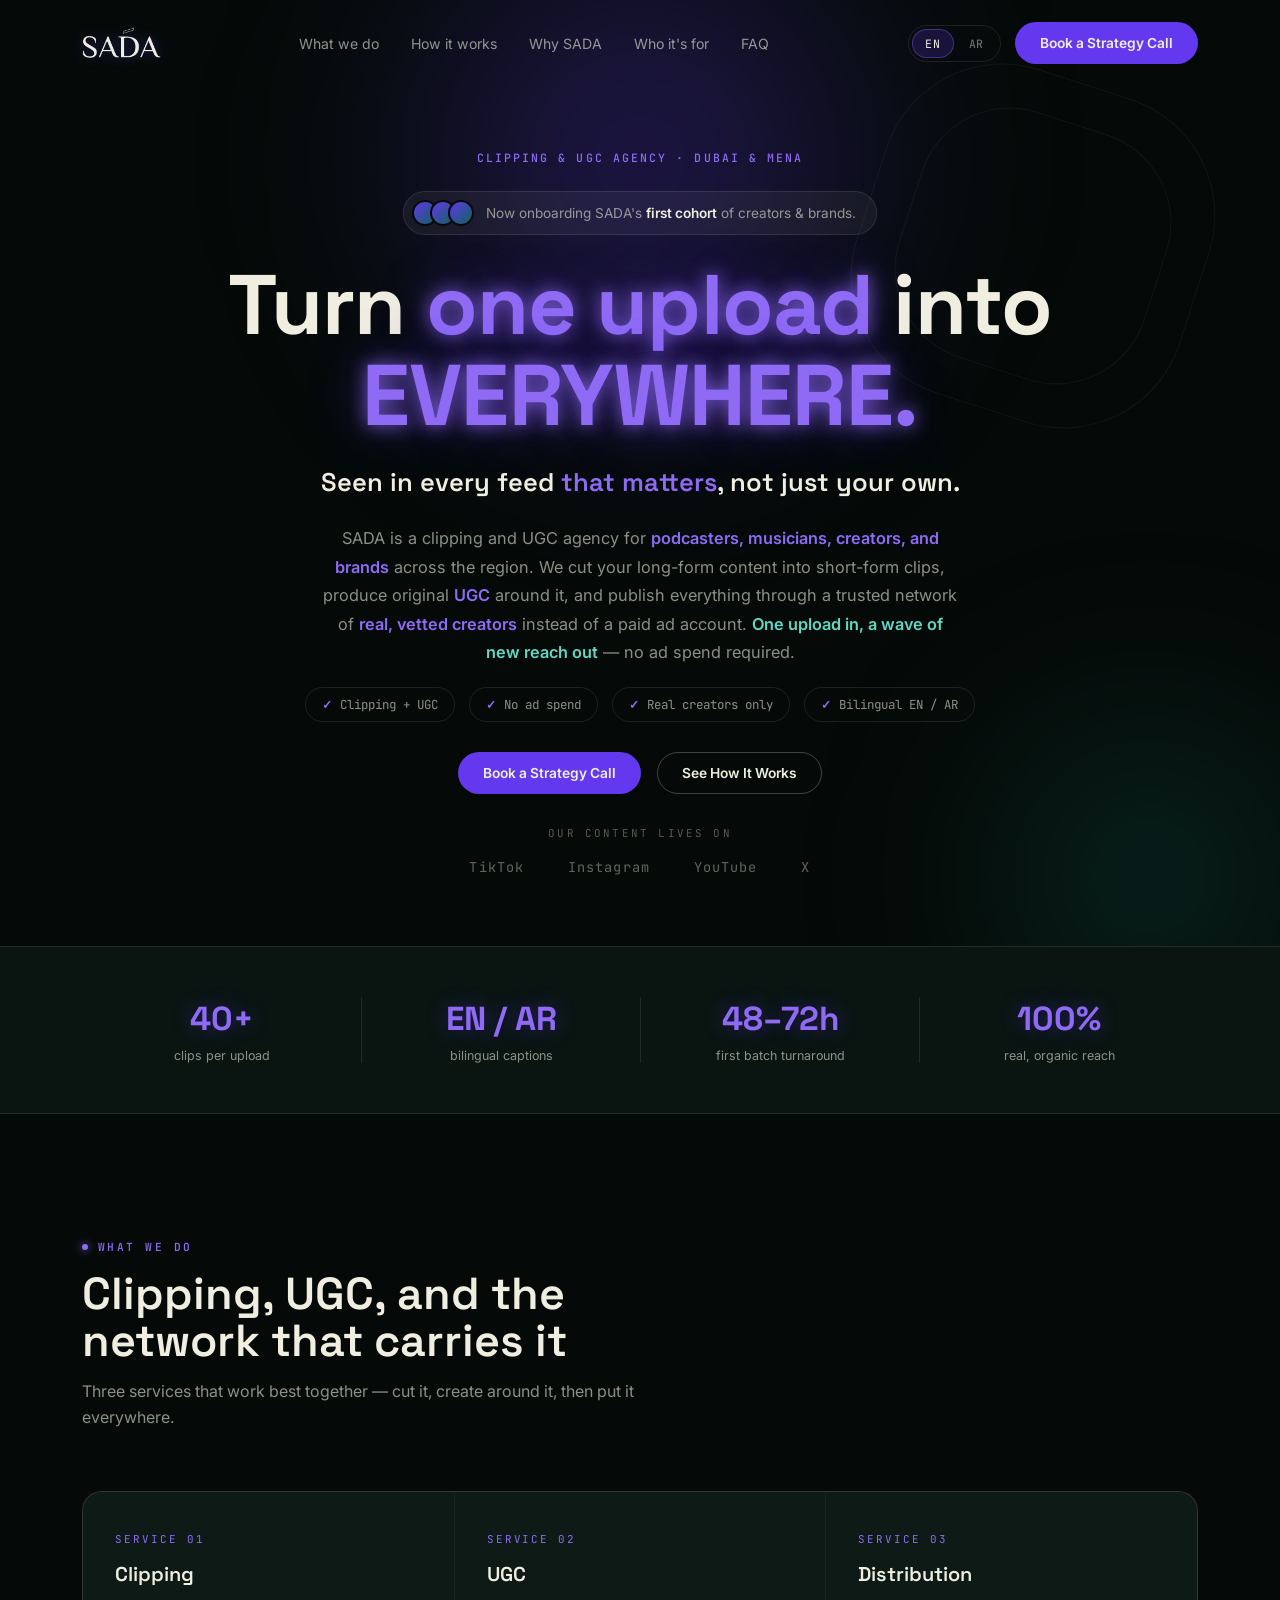
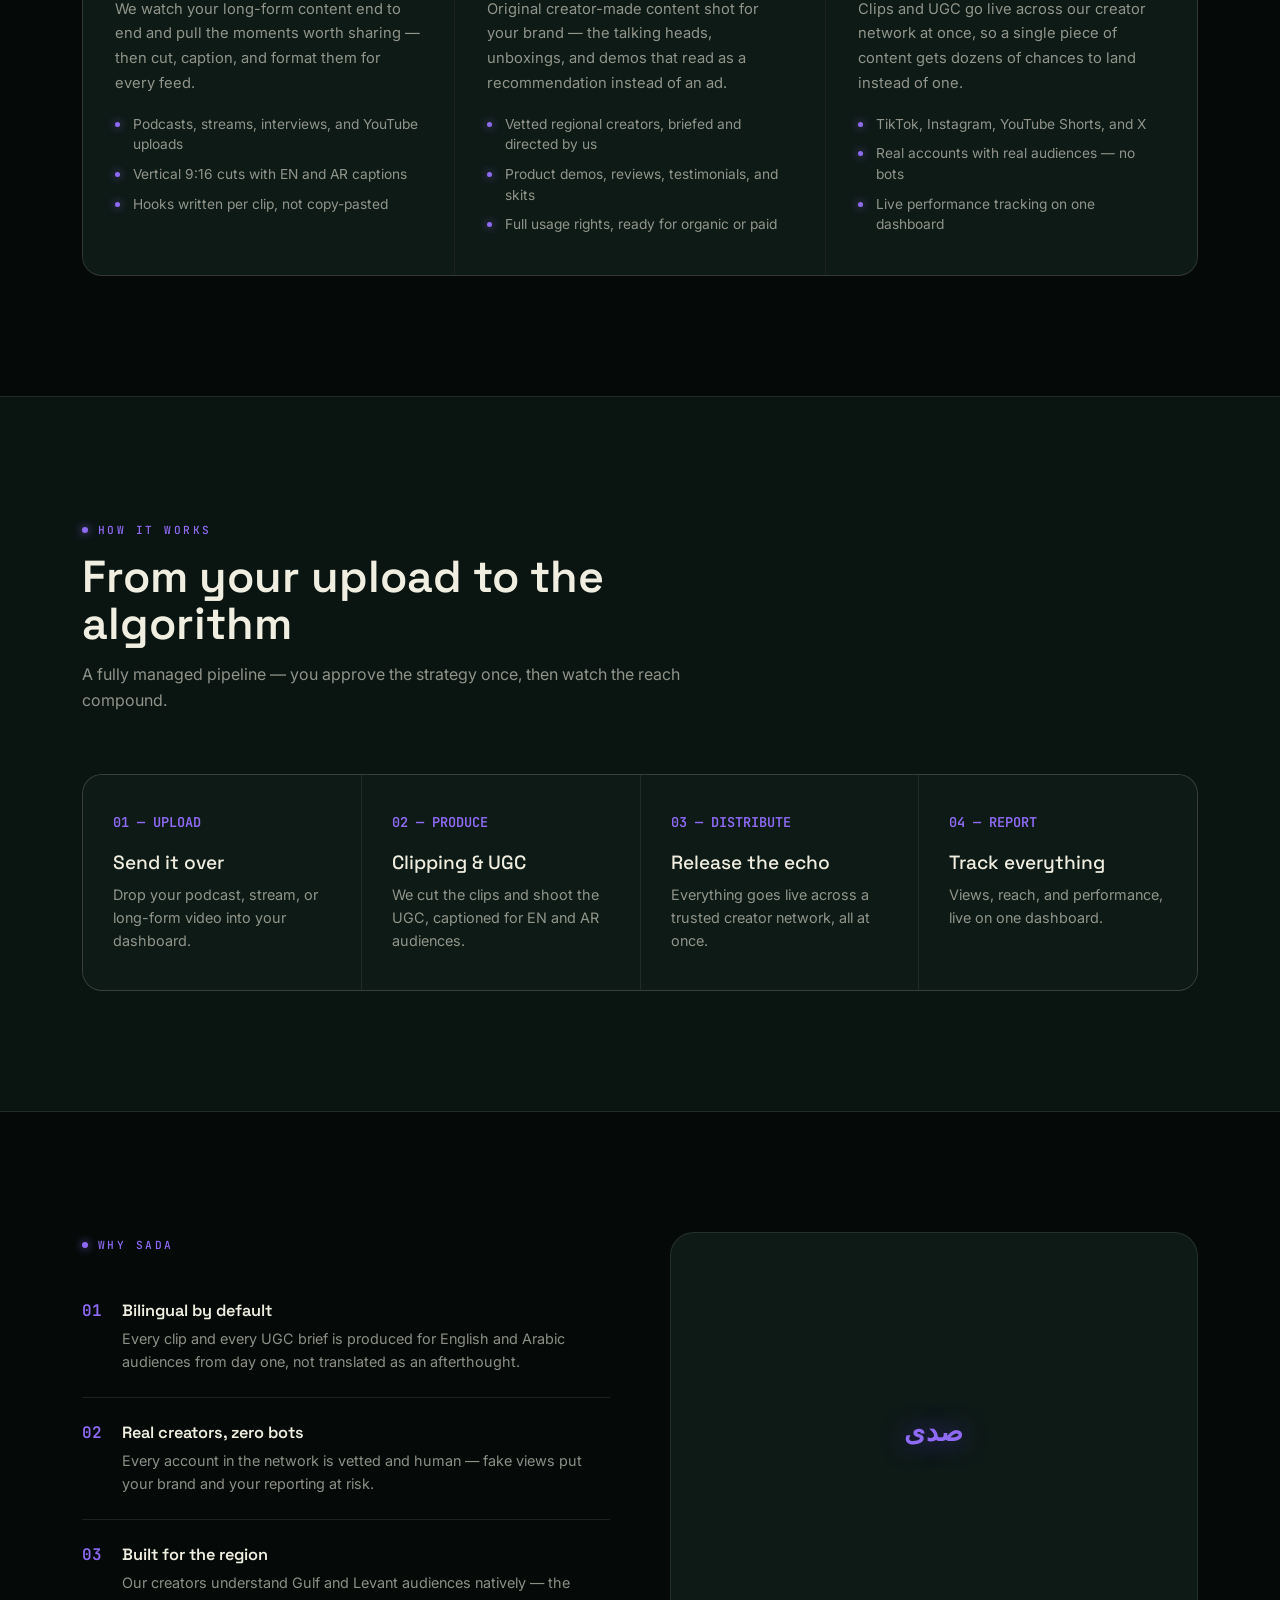
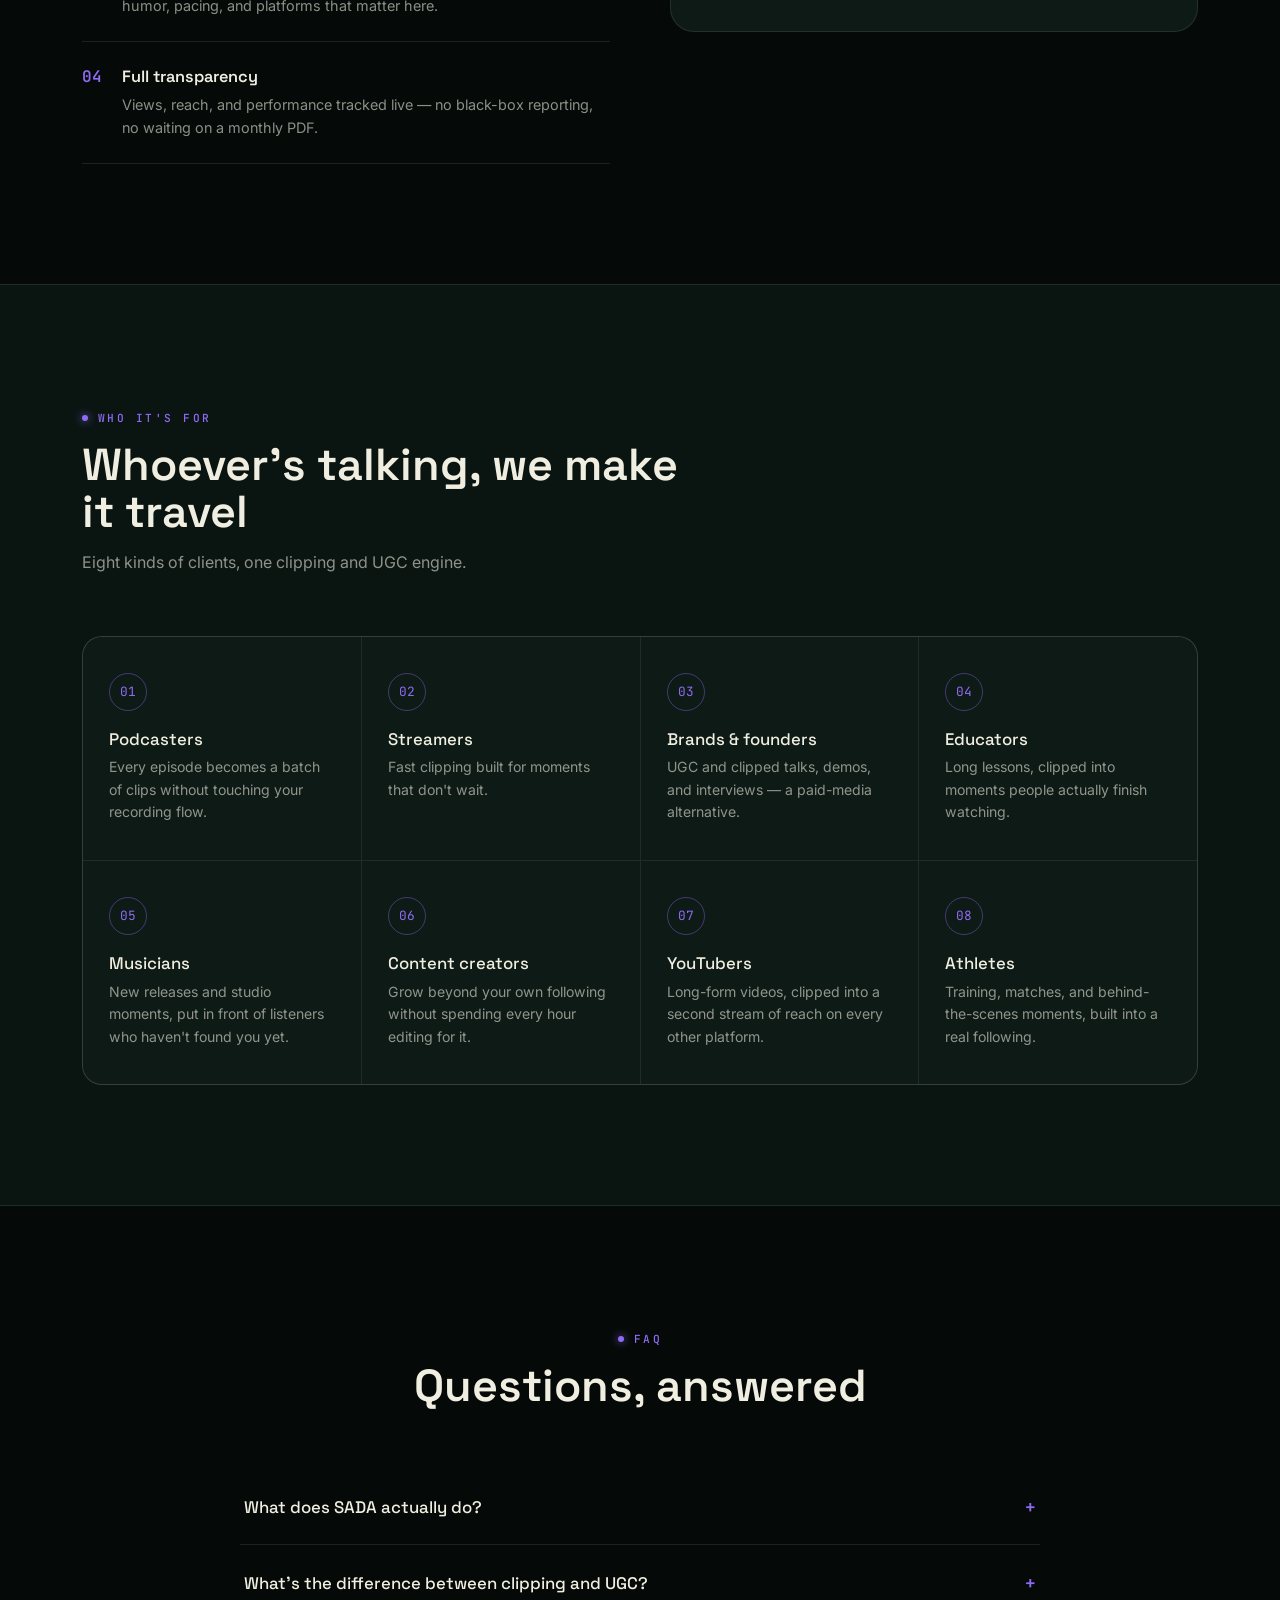
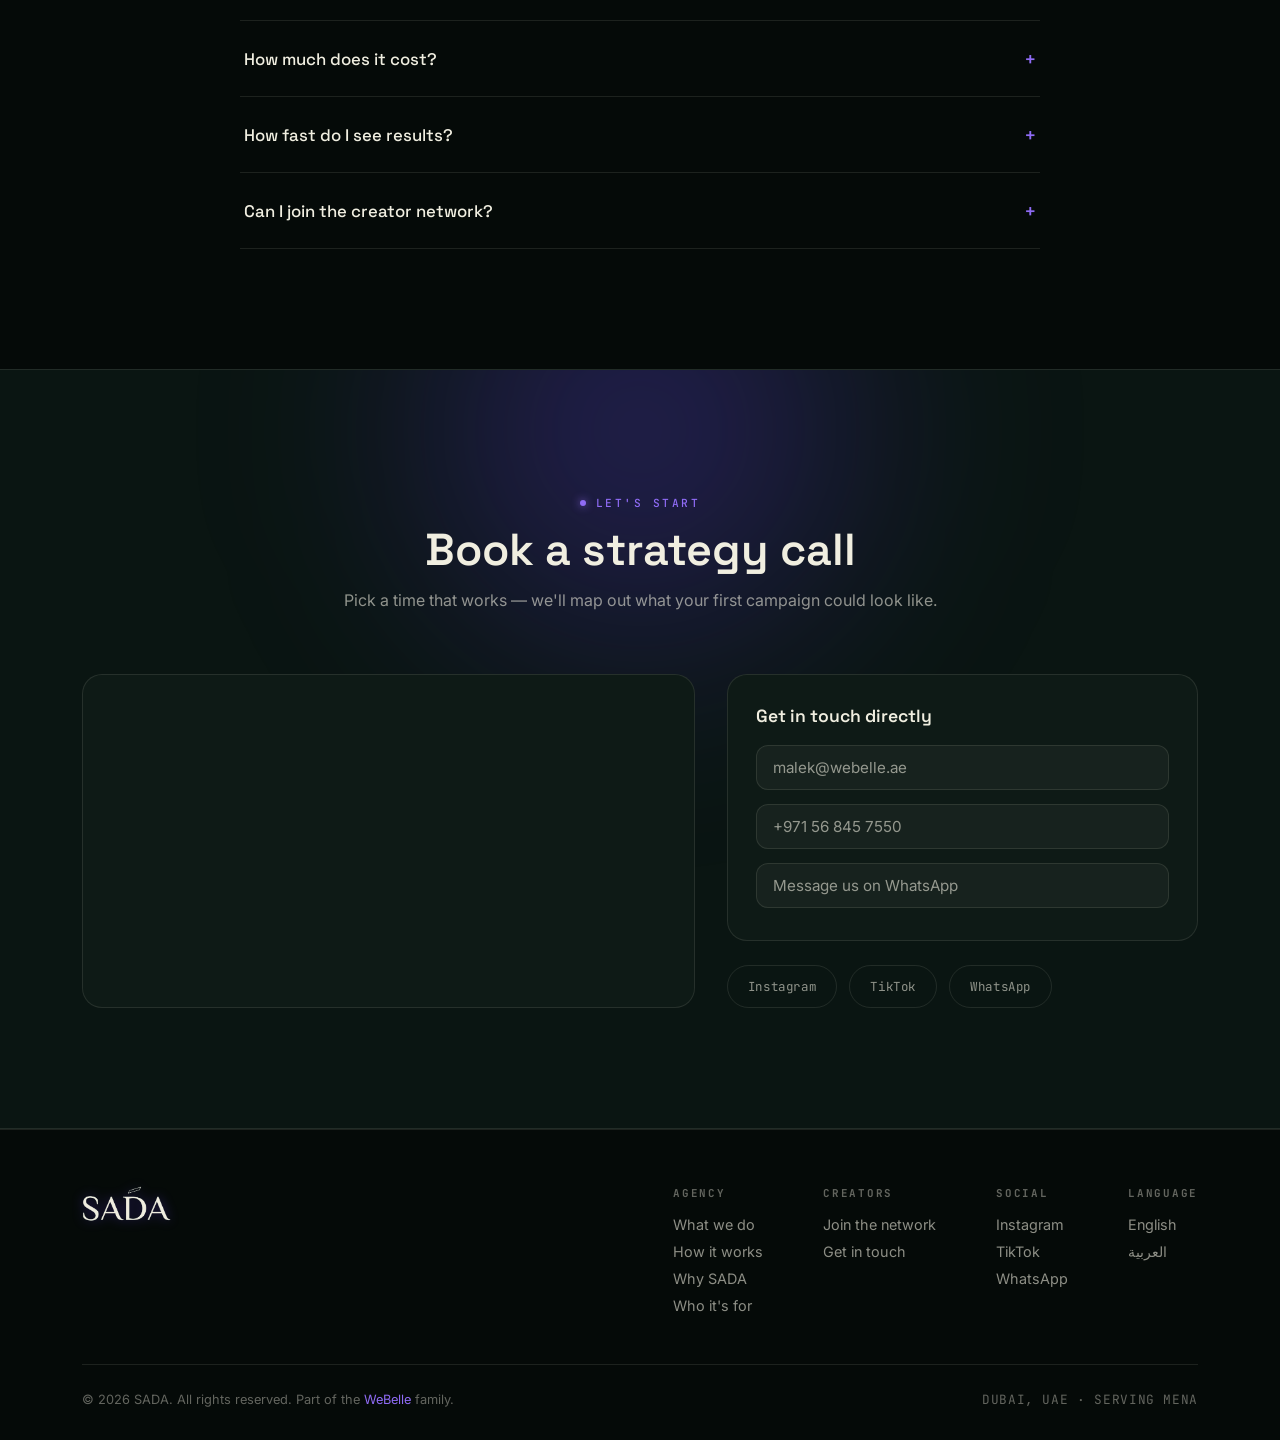
==== commit f5299335: "added arabic version, og image, clipping content" ====
--- a/index.html
+++ b/index.html
@@ -1,20 +1,29 @@
 <!doctype html>
-<html lang="en">
+<html lang="en" dir="ltr">
   <head>
     <meta charset="UTF-8" />
     <meta name="viewport" content="width=device-width, initial-scale=1.0" />
-    <title>SADA — Organic Content Distribution Agency | Dubai &amp; MENA</title>
+    <title>
+      SADA — Clipping &amp; UGC Distribution Agency | Dubai &amp; MENA
+    </title>
     <meta
       name="description"
-      content="SADA is a Dubai-based organic content distribution agency serving the MENA region. We turn one upload into reach across a trusted, bilingual creator network. Part of the WeBelle family."
+      content="SADA is a Dubai-based clipping and UGC agency serving the MENA region. We cut your long-form content into short-form clips, produce original UGC, and publish it through a trusted bilingual creator network. Part of the WeBelle family."
     />
     <meta
       name="keywords"
-      content="content distribution agency, organic reach, creator network, MENA marketing agency, Dubai digital agency, bilingual content, SADA, WeBelle"
+      content="clipping agency, UGC agency, content distribution agency, organic reach, creator network, MENA marketing agency, Dubai digital agency, bilingual content, short form video, SADA, WeBelle"
     />
     <meta name="author" content="WeBelle" />
     <meta name="robots" content="index, follow" />
     <link rel="canonical" href="https://www.sadaclips.com/" />
+    <link rel="alternate" hreflang="en" href="https://www.sadaclips.com/" />
+    <link rel="alternate" hreflang="ar" href="https://www.sadaclips.com/ar/" />
+    <link
+      rel="alternate"
+      hreflang="x-default"
+      href="https://www.sadaclips.com/"
+    />
     <meta name="theme-color" content="#050a08" />
 
     <!-- Open Graph -->
@@ -22,42 +31,43 @@
     <meta property="og:site_name" content="SADA" />
     <meta
       property="og:title"
-      content="SADA — Organic Content Distribution Agency | Dubai & MENA"
+      content="SADA — Clipping & UGC Distribution Agency | Dubai & MENA"
     />
     <meta
       property="og:description"
-      content="One upload, a wave of organic reach. SADA is a bilingual content distribution agency built for the GCC and wider MENA region — part of the WeBelle family."
+      content="One upload, a wave of clips. SADA is a bilingual clipping and UGC agency built for the GCC and wider MENA region — part of the WeBelle family."
     />
     <meta property="og:url" content="https://www.sadaclips.com/" />
     <meta
       property="og:image"
-      content="https://www.sadaclips.com/assets/og-image.jpg"
+      content="https://www.sadaclips.com/assets/og-image.avif"
     />
     <meta property="og:image:width" content="1200" />
     <meta property="og:image:height" content="630" />
     <meta
       property="og:image:alt"
-      content="SADA — Organic Content Distribution Agency"
+      content="SADA — Clipping & UGC Distribution Agency"
     />
     <meta property="og:locale" content="en_US" />
+    <meta property="og:locale:alternate" content="ar_AE" />
 
     <!-- Twitter -->
     <meta name="twitter:card" content="summary_large_image" />
     <meta
       name="twitter:title"
-      content="SADA — Organic Content Distribution Agency | Dubai & MENA"
+      content="SADA — Clipping & UGC Distribution Agency | Dubai & MENA"
     />
     <meta
       name="twitter:description"
-      content="One upload, a wave of organic reach. SADA is a bilingual content distribution agency built for the GCC and wider MENA region."
+      content="One upload, a wave of clips. SADA is a bilingual clipping and UGC agency built for the GCC and wider MENA region."
     />
     <meta
       name="twitter:image"
-      content="https://www.sadaclips.com/assets/og-image.jpg"
+      content="https://www.sadaclips.com/assets/og-image.avif"
     />
     <meta
       name="twitter:image:alt"
-      content="SADA — Organic Content Distribution Agency"
+      content="SADA — Clipping & UGC Distribution Agency"
     />
 
     <!-- Favicon (inline SVG, no external asset needed) -->
@@ -73,7 +83,7 @@
       href="https://fonts.googleapis.com/css2?family=Space+Grotesk:wght@500;600;700&family=Inter:wght@400;500;600;700&family=JetBrains+Mono:wght@500&display=swap"
       rel="stylesheet"
     />
-    <link rel="stylesheet" href="styles.css" />
+    <link rel="stylesheet" href="/styles.css" />
 
     <!-- Structured data -->
     <script type="application/ld+json">
@@ -83,8 +93,8 @@
         "name": "SADA",
         "url": "https://www.sadaclips.com/",
         "logo": "https://www.sadaclips.com/assets/sada_logo.png",
-        "image": "https://www.sadaclips.com/assets/og-image.jpg",
-        "description": "Organic content distribution agency based in Dubai, serving the MENA region. Bilingual EN/AR content, published through a trusted creator network.",
+        "image": "https://www.sadaclips.com/assets/og-image.avif",
+        "description": "Clipping and UGC agency based in Dubai, serving the MENA region. We turn long-form content into short-form clips, produce original creator UGC, and distribute it bilingually in English and Arabic through a vetted creator network.",
         "email": "malek@webelle.ae",
         "telephone": "+971568457550",
         "address": {
@@ -93,6 +103,7 @@
           "addressCountry": "AE"
         },
         "areaServed": "MENA",
+        "availableLanguage": ["en", "ar"],
         "sameAs": [
           "https://www.instagram.com/sadaclip/",
           "https://www.tiktok.com/@sada.clips",
@@ -109,7 +120,7 @@
   <body>
     <header id="siteHeader">
       <div class="wrap">
-        <a href="#top" class="logo">
+        <a href="#top" class="logo" aria-label="SADA — home">
           <img
             src="/assets/sada_logo.png"
             alt="SADA logo"
@@ -119,12 +130,19 @@
           />
         </a>
         <nav class="links">
+          <a href="#services">What we do</a>
           <a href="#work">How it works</a>
           <a href="#why">Why SADA</a>
           <a href="#verticals">Who it's for</a>
           <a href="#faq">FAQ</a>
         </nav>
-        <a href="#contact" class="btn btn-glow">Book a Strategy Call</a>
+        <div class="header-actions">
+          <nav class="lang-switch" aria-label="Language">
+            <a href="/" hreflang="en" lang="en" aria-current="true">EN</a>
+            <a href="/ar/" hreflang="ar" lang="ar">AR</a>
+          </nav>
+          <a href="#contact" class="btn btn-glow">Book a Strategy Call</a>
+        </div>
       </div>
     </header>
 
@@ -134,7 +152,7 @@
       <div class="watermark"></div>
       <div class="wrap">
         <span class="category-tag"
-          >Content Distribution Agency · Dubai &amp; MENA</span
+          >Clipping &amp; UGC Agency · Dubai &amp; MENA</span
         >
 
         <div class="badge">
@@ -161,16 +179,17 @@
         </p>
 
         <p class="lede">
-          SADA helps <b>podcasters, musicians, creators, and brands</b> across
-          the region grow their reach on TikTok, Instagram, and YouTube. We take
-          the content you already have and get it in front of far more people,
-          published through a trusted network of
-          <b>real, vetted creators</b> instead of a paid ad account.
+          SADA is a clipping and UGC agency for
+          <b>podcasters, musicians, creators, and brands</b> across the region.
+          We cut your long-form content into short-form clips, produce original
+          <b>UGC</b> around it, and publish everything through a trusted network
+          of <b>real, vetted creators</b> instead of a paid ad account.
           <span class="g">One upload in, a wave of new reach out</span> — no ad
           spend required.
         </p>
 
         <div class="checklist">
+          <span>Clipping + UGC</span>
           <span>No ad spend</span>
           <span>Real creators only</span>
           <span>Bilingual EN / AR</span>
@@ -197,11 +216,11 @@
       <div class="wrap">
         <div class="stat">
           <div class="num">40+</div>
-          <div class="label">posts per upload</div>
+          <div class="label">clips per upload</div>
         </div>
         <div class="stat">
           <div class="num">EN / AR</div>
-          <div class="label">bilingual content</div>
+          <div class="label">bilingual captions</div>
         </div>
         <div class="stat">
           <div class="num">48–72h</div>
@@ -214,7 +233,63 @@
       </div>
     </div>
 
-    <section id="work">
+    <section id="services">
+      <div class="wrap">
+        <div class="section-head reveal">
+          <span class="eyebrow">What we do</span>
+          <h2>Clipping, UGC, and the network that carries it</h2>
+          <p>
+            Three services that work best together — cut it, create around it,
+            then put it everywhere.
+          </p>
+        </div>
+        <div class="svc-grid">
+          <div class="svc reveal">
+            <div class="tag">Service 01</div>
+            <h3>Clipping</h3>
+            <p>
+              We watch your long-form content end to end and pull the moments
+              worth sharing — then cut, caption, and format them for every feed.
+            </p>
+            <ul>
+              <li>Podcasts, streams, interviews, and YouTube uploads</li>
+              <li>Vertical 9:16 cuts with EN and AR captions</li>
+              <li>Hooks written per clip, not copy-pasted</li>
+            </ul>
+          </div>
+          <div class="svc reveal">
+            <div class="tag">Service 02</div>
+            <h3>UGC</h3>
+            <p>
+              Original creator-made content shot for your brand — the talking
+              heads, unboxings, and demos that read as a recommendation instead
+              of an ad.
+            </p>
+            <ul>
+              <li>Vetted regional creators, briefed and directed by us</li>
+              <li>Product demos, reviews, testimonials, and skits</li>
+              <li>Full usage rights, ready for organic or paid</li>
+            </ul>
+          </div>
+          <div class="svc reveal">
+            <div class="tag">Service 03</div>
+            <h3>Distribution</h3>
+            <p>
+              Clips and UGC go live across our creator network at once, so a
+              single piece of content gets dozens of chances to land instead of
+              one.
+            </p>
+            <ul>
+              <li>TikTok, Instagram, YouTube Shorts, and X</li>
+              <li>Real accounts with real audiences — no bots</li>
+              <li>Live performance tracking on one dashboard</li>
+            </ul>
+          </div>
+        </div>
+      </div>
+    </section>
+
+    <section id="work" class="alt-bg">
       <div class="wrap">
         <div class="section-head reveal">
           <span class="eyebrow">How it works</span>
@@ -234,9 +309,9 @@
           </div>
           <div class="step reveal">
             <div class="idx">02 — PRODUCE</div>
-            <h3>Bilingual production</h3>
-            <p>
-              Our team produces polished content, captioned for EN and AR
+            <h3>Clipping &amp; UGC</h3>
+            <p>
+              We cut the clips and shoot the UGC, captioned for EN and AR
               audiences.
             </p>
           </div>
@@ -244,7 +319,8 @@
             <div class="idx">03 — DISTRIBUTE</div>
             <h3>Release the echo</h3>
             <p>
-              Content goes live across a trusted creator network, all at once.
+              Everything goes live across a trusted creator network, all at
+              once.
             </p>
           </div>
           <div class="step reveal">
@@ -256,7 +332,7 @@
       </div>
     </section>
 
-    <section id="why" class="alt-bg">
+    <section id="why">
       <div class="wrap">
         <div class="why-grid">
           <div class="why-list">
@@ -270,8 +346,8 @@
               <div>
                 <h4>Bilingual by default</h4>
                 <p>
-                  Every piece of content is produced and captioned for English
-                  and Arabic audiences from day one, not translated as an
+                  Every clip and every UGC brief is produced for English and
+                  Arabic audiences from day one, not translated as an
                   afterthought.
                 </p>
               </div>
@@ -291,7 +367,7 @@
               <div>
                 <h4>Built for the region</h4>
                 <p>
-                  Our network understands Gulf and Levant audiences natively —
+                  Our creators understand Gulf and Levant audiences natively —
                   the humor, pacing, and platforms that matter here.
                 </p>
               </div>
@@ -311,38 +387,38 @@
             <div class="ring w1"></div>
             <div class="ring w2"></div>
             <div class="ring w3"></div>
-            <span class="word">صدى</span>
+            <span class="word" lang="ar" dir="rtl">صدى</span>
           </div>
         </div>
       </div>
     </section>
 
-    <section id="verticals">
+    <section id="verticals" class="alt-bg">
       <div class="wrap">
         <div class="section-head reveal">
           <span class="eyebrow">Who it's for</span>
           <h2>Whoever's talking, we make it travel</h2>
-          <p>Four kinds of clients, one distribution engine.</p>
+          <p>Eight kinds of clients, one clipping and UGC engine.</p>
         </div>
         <div class="vgrid">
           <div class="vcard reveal">
             <div class="glyph">01</div>
             <h3>Podcasters</h3>
             <p>
-              Every episode becomes a wave of content without touching your
+              Every episode becomes a batch of clips without touching your
               recording flow.
             </p>
           </div>
           <div class="vcard reveal">
             <div class="glyph">02</div>
             <h3>Streamers</h3>
-            <p>Fast turnaround built for moments that don't wait.</p>
+            <p>Fast clipping built for moments that don't wait.</p>
           </div>
           <div class="vcard reveal">
             <div class="glyph">03</div>
             <h3>Brands &amp; founders</h3>
             <p>
-              Talks, demos, and interviews, turned into a paid-media
+              UGC and clipped talks, demos, and interviews — a paid-media
               alternative.
             </p>
           </div>
@@ -350,7 +426,7 @@
             <div class="glyph">04</div>
             <h3>Educators</h3>
             <p>
-              Long lessons, distilled into moments people actually finish
+              Long lessons, clipped into moments people actually finish
               watching.
             </p>
           </div>
@@ -366,7 +442,7 @@
             <div class="glyph">06</div>
             <h3>Content creators</h3>
             <p>
-              Grow beyond your own following without spending every hour filming
+              Grow beyond your own following without spending every hour editing
               for it.
             </p>
           </div>
@@ -374,7 +450,7 @@
             <div class="glyph">07</div>
             <h3>YouTubers</h3>
             <p>
-              Long-form videos, turned into a second stream of reach on every
+              Long-form videos, clipped into a second stream of reach on every
               other platform.
             </p>
           </div>
@@ -390,7 +466,7 @@
       </div>
     </section>
 
-    <section id="faq" class="alt-bg">
+    <section id="faq">
       <div class="wrap">
         <div class="section-head reveal center">
           <span class="eyebrow" style="justify-content: center">FAQ</span>
@@ -403,9 +479,25 @@
             </button>
             <div class="faq-a">
               <p>
-                SADA is an organic content distribution agency — we help your
-                content reach far more people through a trusted creator network,
-                without relying on paid ads.
+                Three things: we clip your long-form content into short-form
+                video, we produce original UGC with regional creators, and we
+                distribute both across a trusted creator network — all without
+                relying on paid ads.
+              </p>
+            </div>
+          </div>
+          <div class="faq-item">
+            <button class="faq-q">
+              What's the difference between clipping and UGC?<span class="plus"
+                >+</span
+              >
+            </button>
+            <div class="faq-a">
+              <p>
+                Clipping works with footage you already have — we cut your
+                podcast, stream, or video into short-form moments. UGC is new
+                footage: creators shoot original content about your product or
+                brand, briefed and directed by us. Most clients run both.
               </p>
             </div>
           </div>
@@ -415,9 +507,9 @@
             </button>
             <div class="faq-a">
               <p>
-                Pricing scales with content volume and service level. Book a
-                strategy call and we'll put together a quote based on what
-                you're working with.
+                Pricing scales with clip volume, UGC output, and service level.
+                Book a strategy call and we'll put together a quote based on
+                what you're working with.
               </p>
             </div>
           </div>
@@ -427,8 +519,9 @@
             </button>
             <div class="faq-a">
               <p>
-                Most clients see their first batch of content live within 48–72
-                hours of onboarding.
+                Most clients see their first batch of clips live within 48–72
+                hours of onboarding. UGC shoots take a little longer, since
+                creators need briefing and filming time.
               </p>
             </div>
           </div>
@@ -438,9 +531,9 @@
             </button>
             <div class="faq-a">
               <p>
-                Yes — we're always onboarding bilingual creators into the
-                network. Reach out via WhatsApp or the contact section below to
-                apply.
+                Yes — we're always onboarding bilingual clippers and UGC
+                creators into the network. Reach out via WhatsApp or the contact
+                section below to apply.
               </p>
             </div>
           </div>
@@ -448,7 +541,7 @@
       </div>
     </section>
 
-    <section class="contact" id="contact">
+    <section class="contact alt-bg" id="contact">
       <div class="glow-blob g1" style="top: -260px"></div>
       <div class="wrap">
         <div class="section-head reveal center">
@@ -473,10 +566,10 @@
           <div class="contact-side">
             <div class="contact-card">
               <h3>Get in touch directly</h3>
-              <a class="contact-line" href="mailto:malek@webelle.ae"
+              <a class="contact-line ltr" href="mailto:malek@webelle.ae"
                 >malek@webelle.ae</a
               >
-              <a class="contact-line" href="tel:+971568457550"
+              <a class="contact-line ltr" href="tel:+971568457550"
                 >+971 56 845 7550</a
               >
               <a
@@ -530,8 +623,8 @@
           <div class="cols">
             <div class="col">
               <h4>Agency</h4>
-              <a href="#work">How it works</a><a href="#why">Why SADA</a
-              ><a href="#verticals">Who it's for</a>
+              <a href="#services">What we do</a><a href="#work">How it works</a
+              ><a href="#why">Why SADA</a><a href="#verticals">Who it's for</a>
             </div>
             <div class="col">
               <h4>Creators</h4>
@@ -557,6 +650,11 @@
                 >WhatsApp</a
               >
             </div>
+            <div class="col">
+              <h4>Language</h4>
+              <a href="/" hreflang="en">English</a
+              ><a href="/ar/" hreflang="ar" lang="ar">العربية</a>
+            </div>
           </div>
         </div>
         <div class="bottom">
@@ -580,6 +678,6 @@
       src="https://assets.calendly.com/assets/external/widget.js"
       async
     ></script>
-    <script src="script.js" defer></script>
+    <script src="/script.js" defer></script>
   </body>
 </html>
--- a/styles.css
+++ b/styles.css
@@ -10,7 +10,18 @@
   --line: rgba(240, 238, 224, 0.1);
   --max: 1180px;
   --ease: cubic-bezier(0.22, 0.98, 0.28, 1);
-}
+  --font-display: 'Space Grotesk', sans-serif;
+  --font-body: 'Inter', sans-serif;
+  --font-mono: 'JetBrains Mono', monospace;
+}
+
+/* Arabic type stack — swapped in on the /ar/ page only */
+html[lang='ar'] {
+  --font-display: 'IBM Plex Sans Arabic', 'Space Grotesk', sans-serif;
+  --font-body: 'IBM Plex Sans Arabic', 'Inter', sans-serif;
+  --font-mono: 'IBM Plex Sans Arabic', 'JetBrains Mono', monospace;
+}
+
 * {
   box-sizing: border-box;
   margin: 0;
@@ -22,7 +33,7 @@
 body {
   background: var(--bg);
   color: var(--cream);
-  font-family: 'Inter', sans-serif;
+  font-family: var(--font-body);
   -webkit-font-smoothing: antialiased;
   overflow-x: hidden;
 }
@@ -49,8 +60,32 @@
 h1,
 h2,
 h3 {
-  font-family: 'Space Grotesk', sans-serif;
+  font-family: var(--font-display);
   line-height: 1.05;
+}
+
+/* Arabic needs more air between lines and no negative tracking */
+html[lang='ar'] h1,
+html[lang='ar'] h2,
+html[lang='ar'] h3,
+html[lang='ar'] h4 {
+  line-height: 1.3;
+  letter-spacing: normal;
+}
+html[lang='ar'] .eyebrow,
+html[lang='ar'] .category-tag,
+html[lang='ar'] .step .idx,
+html[lang='ar'] .featured .label,
+html[lang='ar'] .checklist span,
+html[lang='ar'] .social-pill,
+html[lang='ar'] footer .col h4 {
+  letter-spacing: 0.04em;
+}
+
+:focus-visible {
+  outline: 2px solid var(--violet-2);
+  outline-offset: 3px;
+  border-radius: 4px;
 }
 
 /* HEADER */
@@ -78,12 +113,13 @@
   display: flex;
   align-items: center;
   justify-content: space-between;
+  gap: 20px;
 }
 .logo {
   display: flex;
   align-items: center;
   gap: 10px;
-  font-family: 'Space Grotesk', sans-serif;
+  font-family: var(--font-display);
   font-weight: 700;
   font-size: 1.3rem;
   color: var(--cream);
@@ -104,7 +140,7 @@
   line-height: 1.1;
 }
 .logo-sub {
-  font-family: 'JetBrains Mono', monospace;
+  font-family: var(--font-mono);
   font-weight: 500;
   font-size: 0.6rem;
   letter-spacing: 0.08em;
@@ -125,6 +161,44 @@
 nav.links a:hover {
   opacity: 1;
 }
+
+.header-actions {
+  display: flex;
+  align-items: center;
+  gap: 14px;
+}
+
+/* LANGUAGE SWITCHER */
+.lang-switch {
+  display: inline-flex;
+  align-items: center;
+  gap: 2px;
+  padding: 3px;
+  border: 1px solid var(--line);
+  border-radius: 100px;
+  font-family: 'JetBrains Mono', monospace;
+  font-size: 0.72rem;
+  letter-spacing: 0.06em;
+  flex-shrink: 0;
+}
+.lang-switch a {
+  padding: 7px 13px;
+  border-radius: 100px;
+  color: rgba(240, 238, 224, 0.5);
+  transition:
+    color 0.25s,
+    background 0.25s;
+  white-space: nowrap;
+}
+.lang-switch a:hover {
+  color: var(--cream);
+}
+.lang-switch a[aria-current='true'] {
+  background: rgba(99, 56, 238, 0.2);
+  box-shadow: inset 0 0 0 1px rgba(143, 107, 245, 0.35);
+  color: var(--cream);
+}
+
 .btn {
   display: inline-flex;
   align-items: center;
@@ -187,12 +261,12 @@
   height: 420px;
   background: radial-gradient(circle, rgba(13, 99, 88, 0.4), transparent 70%);
   bottom: -140px;
-  right: -80px;
+  inset-inline-end: -80px;
 }
 .watermark {
   position: absolute;
   top: 8%;
-  right: 6%;
+  inset-inline-end: 6%;
   width: 340px;
   height: 340px;
   border: 1px solid rgba(240, 238, 224, 0.05);
@@ -219,7 +293,7 @@
 }
 
 .category-tag {
-  font-family: 'JetBrains Mono', monospace;
+  font-family: var(--font-mono);
   font-size: 0.72rem;
   letter-spacing: 0.18em;
   text-transform: uppercase;
@@ -235,7 +309,7 @@
   margin-top: -6px;
 }
 .checklist span {
-  font-family: 'JetBrains Mono', monospace;
+  font-family: var(--font-mono);
   font-size: 0.78rem;
   color: var(--muted);
   padding: 8px 16px;
@@ -257,7 +331,8 @@
   gap: 12px;
   background: rgba(240, 238, 224, 0.05);
   border: 1px solid var(--line);
-  padding: 8px 20px 8px 8px;
+  padding-block: 8px;
+  padding-inline: 8px 20px;
   border-radius: 100px;
   font-size: 0.85rem;
   color: var(--muted);
@@ -270,11 +345,11 @@
   height: 26px;
   border-radius: 50%;
   border: 2px solid var(--bg);
-  margin-left: -8px;
+  margin-inline-start: -8px;
   background: linear-gradient(135deg, var(--violet), var(--pine));
 }
 .avatars .av:first-child {
-  margin-left: 0;
+  margin-inline-start: 0;
 }
 .badge b {
   color: var(--cream);
@@ -304,7 +379,7 @@
 }
 
 .hero .sub {
-  font-family: 'Space Grotesk', sans-serif;
+  font-family: var(--font-display);
   font-weight: 600;
   font-size: clamp(1.2rem, 2vw, 1.6rem);
   color: var(--cream);
@@ -331,7 +406,7 @@
   margin-top: 6px;
 }
 .featured .label {
-  font-family: 'JetBrains Mono', monospace;
+  font-family: var(--font-mono);
   font-size: 0.68rem;
   letter-spacing: 0.2em;
   color: rgba(240, 238, 224, 0.35);
@@ -371,7 +446,7 @@
   border-bottom: 1px solid var(--line);
 }
 .eyebrow {
-  font-family: 'JetBrains Mono', monospace;
+  font-family: var(--font-mono);
   font-size: 0.7rem;
   letter-spacing: 0.22em;
   text-transform: uppercase;
@@ -388,6 +463,7 @@
   border-radius: 50%;
   background: var(--violet-2);
   box-shadow: 0 0 8px rgba(143, 107, 245, 0.9);
+  flex-shrink: 0;
 }
 .section-head {
   max-width: 600px;
@@ -435,14 +511,14 @@
 }
 .stat {
   text-align: center;
-  border-left: 1px solid var(--line);
+  border-inline-start: 1px solid var(--line);
   padding: 0 12px;
 }
 .stat:first-child {
-  border-left: none;
+  border-inline-start: none;
 }
 .stat .num {
-  font-family: 'Space Grotesk', sans-serif;
+  font-family: var(--font-display);
   font-weight: 700;
   font-size: clamp(1.5rem, 2.6vw, 2.2rem);
   color: var(--violet-2);
@@ -459,7 +535,77 @@
     row-gap: 26px;
   }
   .stat:nth-child(3) {
-    border-left: none;
+    border-inline-start: none;
+  }
+}
+
+/* SERVICES — clipping / UGC / distribution */
+.svc-grid {
+  display: grid;
+  grid-template-columns: repeat(3, 1fr);
+  gap: 1px;
+  background: var(--line);
+  border: 1px solid var(--line);
+  border-radius: 20px;
+  overflow: hidden;
+}
+.svc {
+  background: var(--card);
+  padding: 40px 32px;
+  transition:
+    background 0.35s var(--ease),
+    transform 0.35s var(--ease);
+}
+.svc:hover {
+  background: #12211c;
+  transform: translateY(-4px);
+}
+.svc .tag {
+  font-family: var(--font-mono);
+  font-size: 0.68rem;
+  letter-spacing: 0.18em;
+  text-transform: uppercase;
+  color: var(--violet-2);
+  margin-bottom: 18px;
+}
+.svc h3 {
+  font-size: 1.25rem;
+  font-weight: 600;
+  color: var(--cream);
+  margin-bottom: 12px;
+}
+.svc p {
+  color: var(--muted);
+  font-size: 0.92rem;
+  line-height: 1.68;
+}
+.svc ul {
+  margin-top: 18px;
+  display: flex;
+  flex-direction: column;
+  gap: 9px;
+}
+.svc ul li {
+  font-size: 0.86rem;
+  color: var(--muted);
+  padding-inline-start: 18px;
+  position: relative;
+  line-height: 1.5;
+}
+.svc ul li::before {
+  content: '';
+  position: absolute;
+  inset-inline-start: 0;
+  top: 8px;
+  width: 5px;
+  height: 5px;
+  border-radius: 50%;
+  background: var(--violet-2);
+  box-shadow: 0 0 8px rgba(143, 107, 245, 0.8);
+}
+@media (max-width: 900px) {
+  .svc-grid {
+    grid-template-columns: 1fr;
   }
 }
 
@@ -482,7 +628,7 @@
   background: #12211c;
 }
 .step .idx {
-  font-family: 'JetBrains Mono', monospace;
+  font-family: var(--font-mono);
   color: var(--violet-2);
   font-weight: 600;
   font-size: 0.85rem;
@@ -522,13 +668,13 @@
   padding-top: 0;
 }
 .why-item .n {
-  font-family: 'JetBrains Mono', monospace;
+  font-family: var(--font-mono);
   color: var(--violet-2);
   font-weight: 600;
   flex-shrink: 0;
 }
 .why-item h4 {
-  font-family: 'Space Grotesk', sans-serif;
+  font-family: var(--font-display);
   font-weight: 600;
   font-size: 1.02rem;
   margin-bottom: 6px;
@@ -578,12 +724,13 @@
   }
 }
 .why-visual .word {
-  font-family: 'Space Grotesk', sans-serif;
+  font-family: 'Space Grotesk', 'IBM Plex Sans Arabic', sans-serif;
   font-weight: 700;
   color: var(--violet-2);
   font-size: 1.7rem;
   z-index: 2;
   text-shadow: 0 0 24px rgba(99, 56, 238, 0.6);
+  letter-spacing: 0.02em;
 }
 @media (max-width: 900px) {
   .why-grid {
@@ -666,10 +813,10 @@
   gap: 20px;
   background: none;
   border: none;
-  text-align: left;
+  text-align: start;
   padding: 26px 4px;
   cursor: pointer;
-  font-family: 'Space Grotesk', sans-serif;
+  font-family: var(--font-display);
   font-size: 1.05rem;
   color: var(--cream);
   font-weight: 500;
@@ -706,7 +853,7 @@
   display: grid;
   grid-template-columns: 1.3fr 1fr;
   gap: 32px;
-  text-align: left;
+  text-align: start;
   margin-top: 10px;
 }
 .calendly-wrap {
@@ -757,6 +904,14 @@
   border-color: var(--violet-2);
   color: var(--cream);
 }
+/* Emails and phone numbers always read LTR, even inside an RTL page */
+.contact-line.ltr {
+  direction: ltr;
+  text-align: start;
+}
+[dir='rtl'] .contact-line.ltr {
+  text-align: right;
+}
 
 .socials {
   display: flex;
@@ -764,7 +919,7 @@
   flex-wrap: wrap;
 }
 .social-pill {
-  font-family: 'JetBrains Mono', monospace;
+  font-family: var(--font-mono);
   font-size: 0.78rem;
   letter-spacing: 0.05em;
   padding: 12px 20px;
@@ -811,7 +966,7 @@
   flex-wrap: wrap;
 }
 footer .col h4 {
-  font-family: 'JetBrains Mono', monospace;
+  font-family: var(--font-mono);
   font-size: 0.68rem;
   letter-spacing: 0.16em;
   text-transform: uppercase;
@@ -838,8 +993,34 @@
   gap: 12px;
 }
 footer .bottom .tag {
-  font-family: 'JetBrains Mono', monospace;
+  font-family: var(--font-mono);
   letter-spacing: 0.05em;
+}
+
+/* RTL ADJUSTMENTS */
+[dir='rtl'] .glow-blob.g1 {
+  left: auto;
+  right: 50%;
+  transform: translateX(50%);
+}
+[dir='rtl'] .watermark {
+  transform: rotate(-18deg);
+}
+[dir='rtl'] .glow-line,
+[dir='rtl'] .category-tag,
+[dir='rtl'] .eyebrow,
+[dir='rtl'] .featured .label,
+[dir='rtl'] footer .col h4,
+[dir='rtl'] .svc .tag {
+  text-transform: none;
+}
+[dir='rtl'] .faq-item.open .faq-q .plus {
+  transform: rotate(-45deg);
+}
+[dir='rtl'] .lang-switch,
+[dir='rtl'] .featured .row span,
+[dir='rtl'] .vcard .glyph {
+  direction: ltr;
 }
 
 @media (prefers-reduced-motion: reduce) {
@@ -847,6 +1028,9 @@
     animation: none !important;
     transition: none !important;
   }
+  html {
+    scroll-behavior: auto;
+  }
 }
 @media (max-width: 760px) {
   nav.links {
@@ -856,3 +1040,11 @@
     padding: 80px 0;
   }
 }
+@media (max-width: 520px) {
+  .wrap {
+    padding: 0 20px;
+  }
+  .header-actions .btn {
+    display: none;
+  }
+}
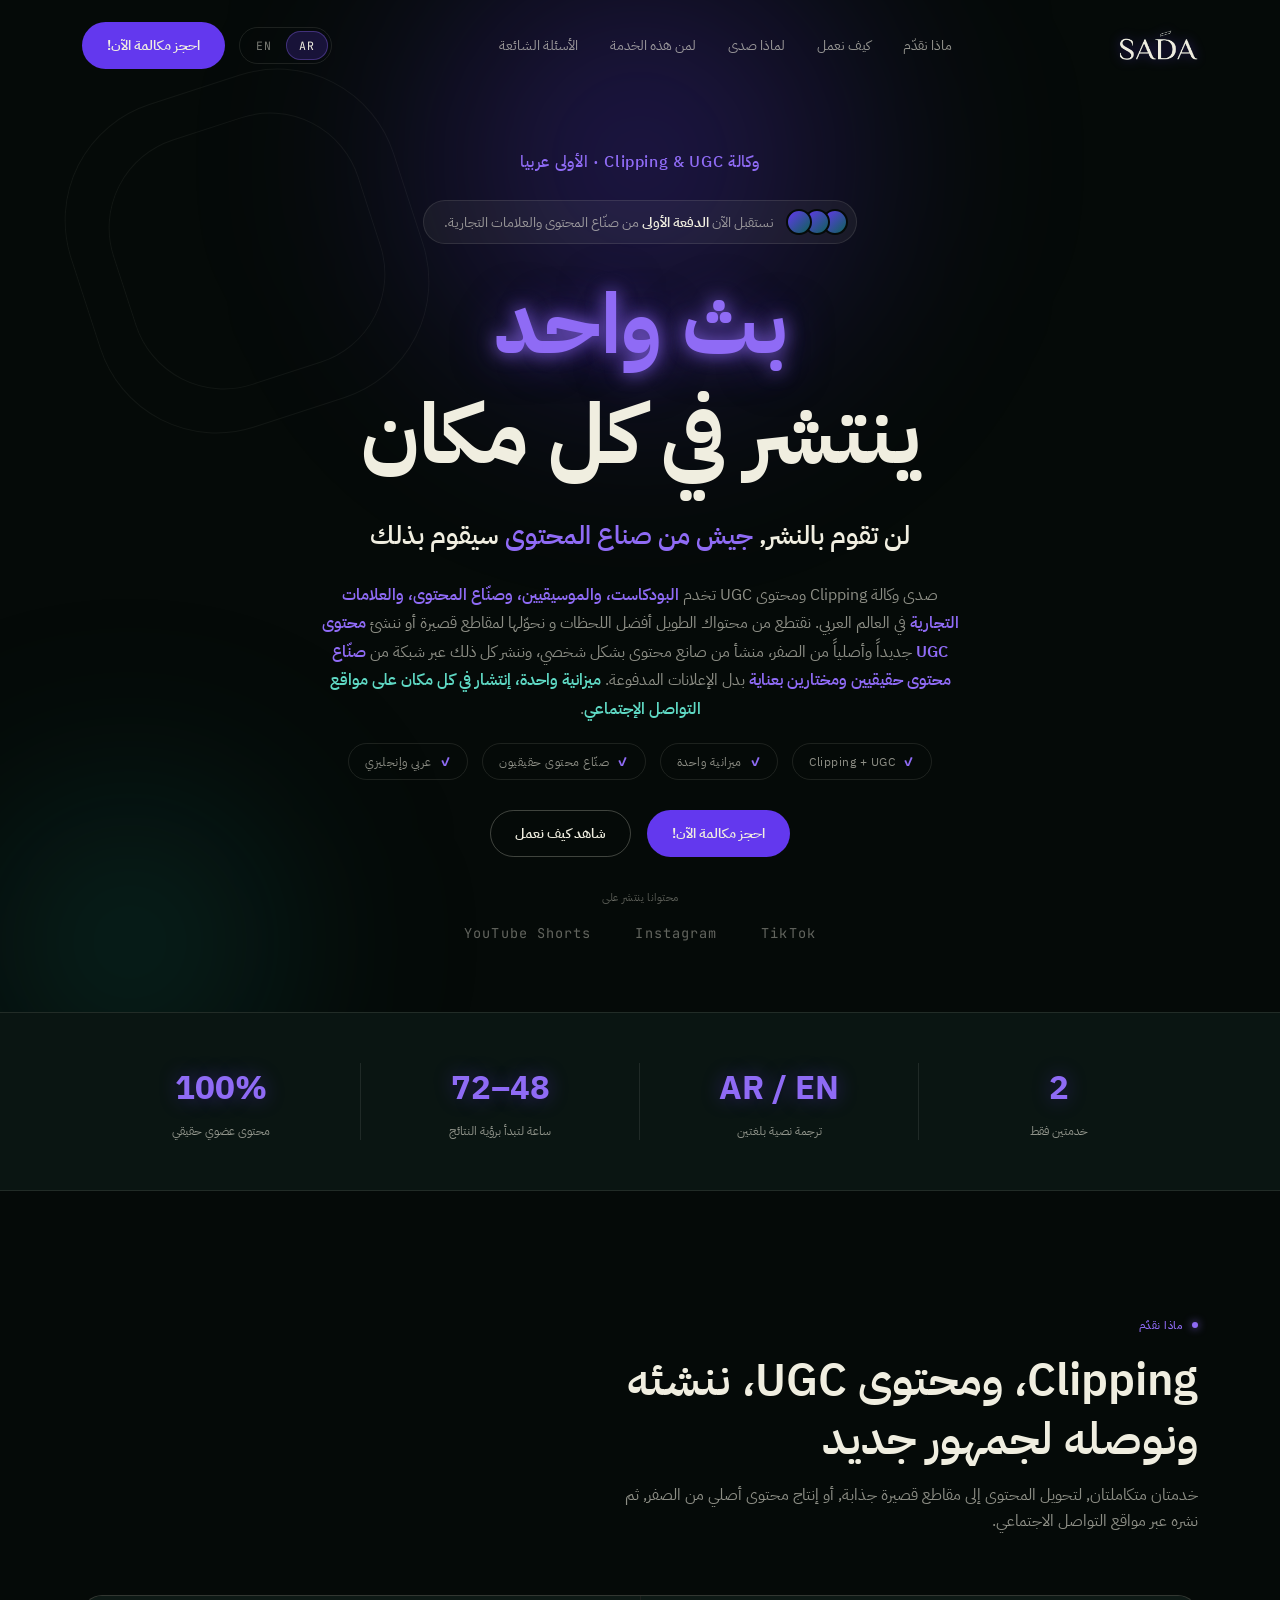
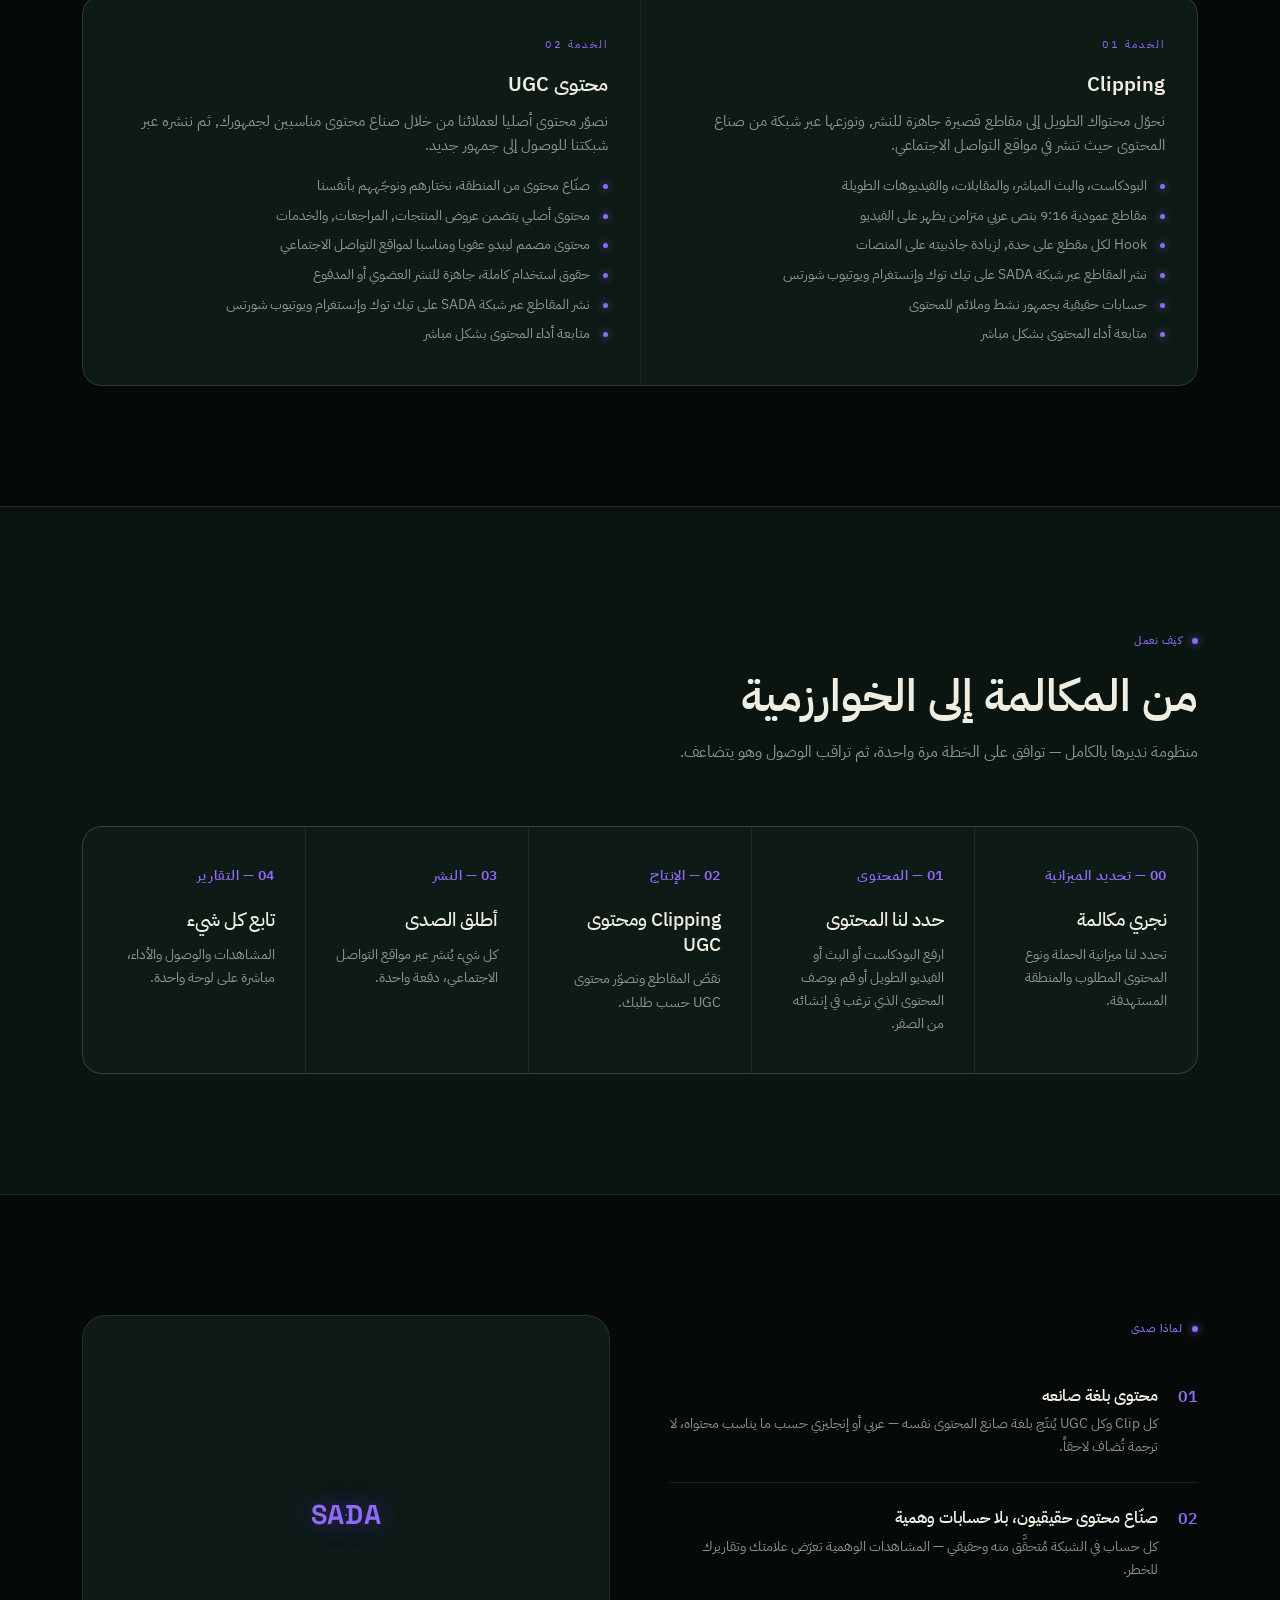
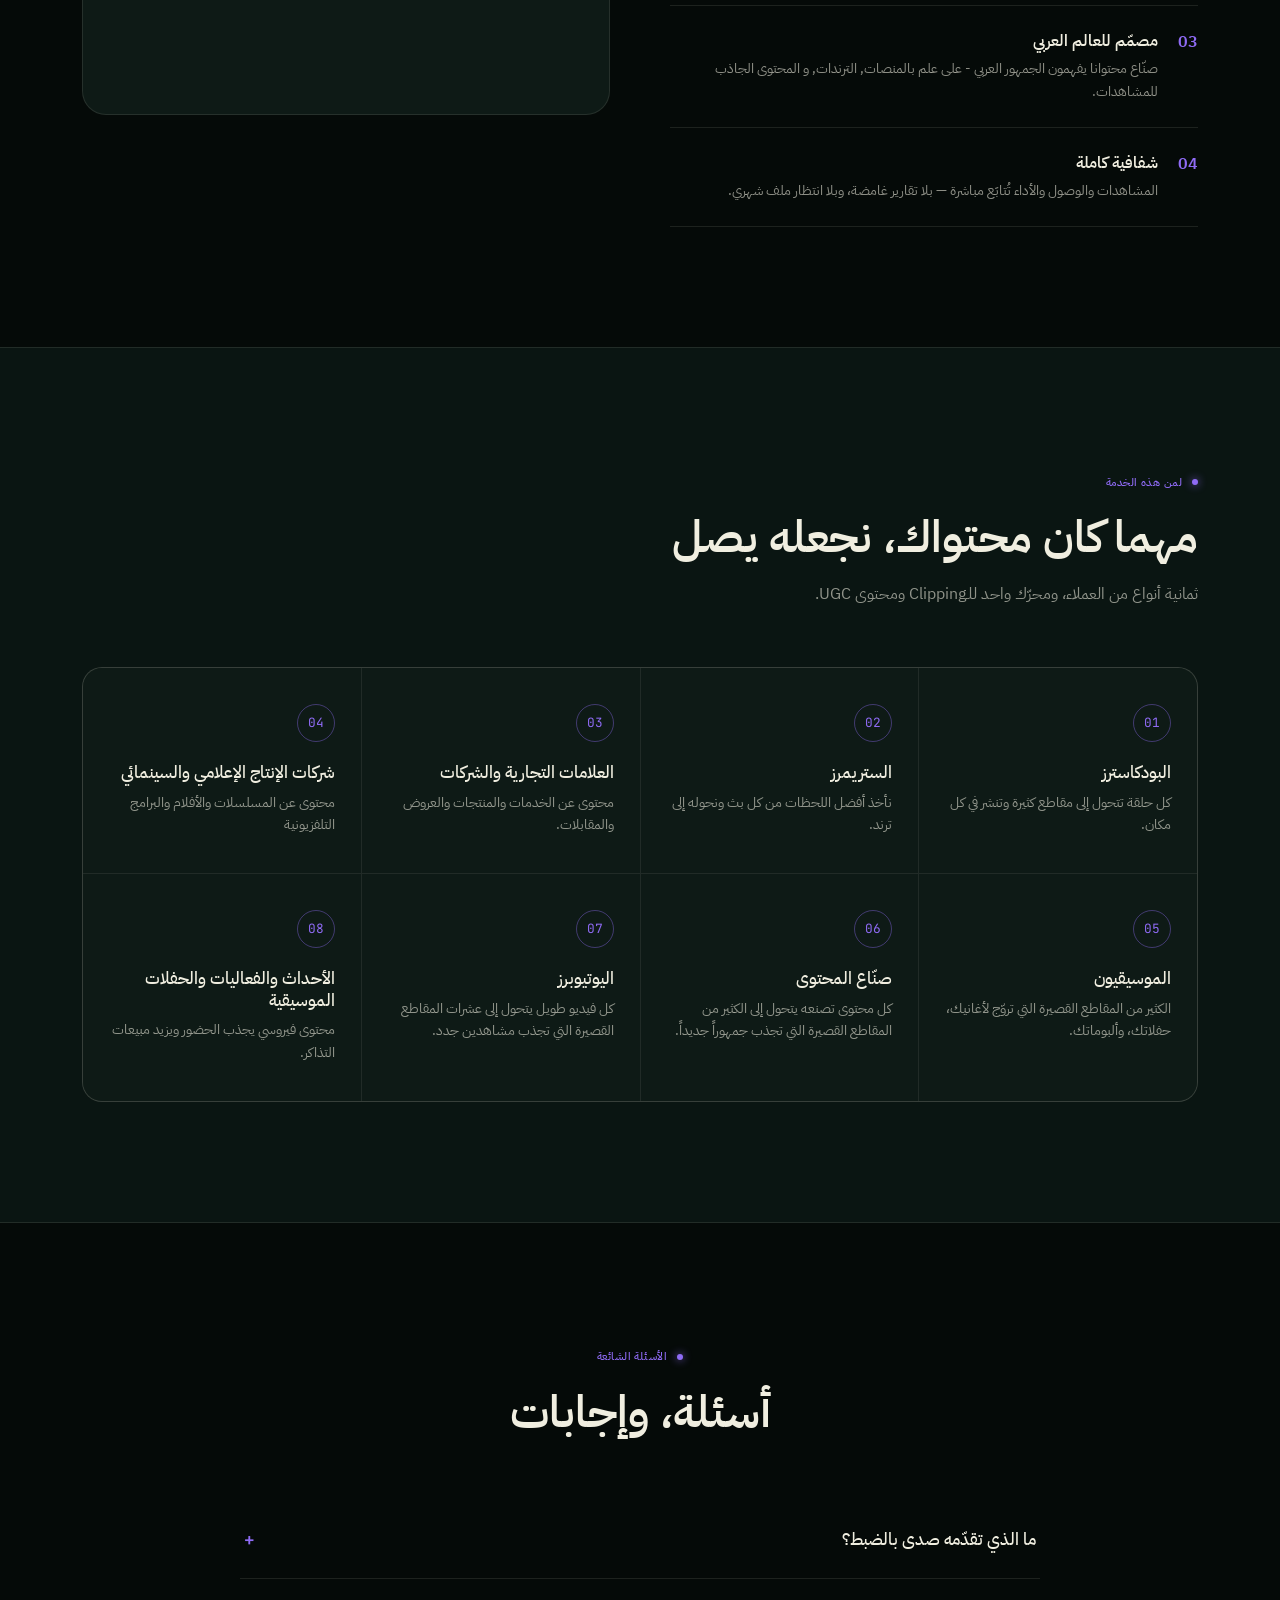
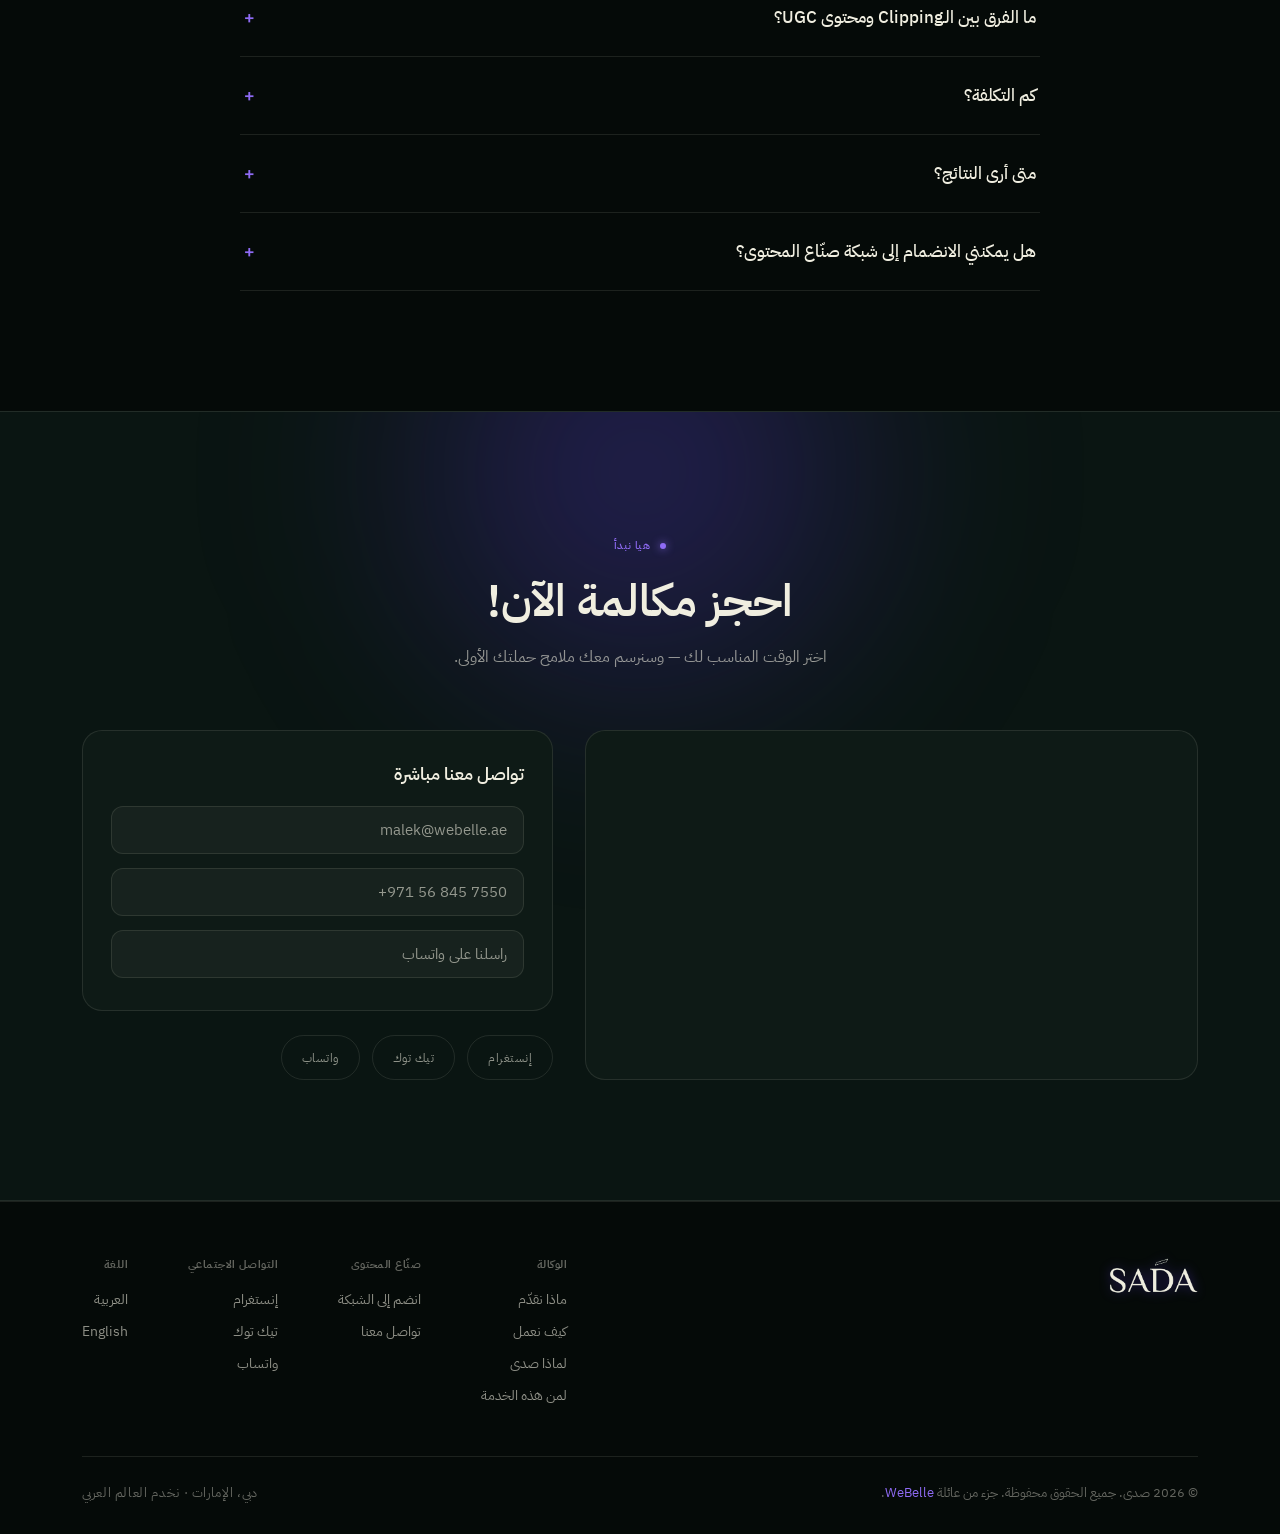
==== commit b2248090: "updated english content" ====
--- a/index.html
+++ b/index.html
@@ -1,24 +1,22 @@
 <!doctype html>
-<html lang="en" dir="ltr">
+<html lang="ar" dir="rtl">
   <head>
     <meta charset="UTF-8" />
     <meta name="viewport" content="width=device-width, initial-scale=1.0" />
-    <title>
-      SADA — Clipping &amp; UGC Distribution Agency | Dubai &amp; MENA
-    </title>
+    <title>صدى — وكالة Clipping ومحتوى UGC | دبي والعالم العربي</title>
     <meta
       name="description"
-      content="SADA is a Dubai-based clipping and UGC agency serving the MENA region. We cut your long-form content into short-form clips, produce original UGC, and publish it through a trusted bilingual creator network. Part of the WeBelle family."
+      content="صدى وكالة Clipping ومحتوى UGC مقرّها دبي وتخدم العالم العربي. نقصّ محتواك الطويل إلى مقاطع قصيرة، وننتج محتوى UGC أصلياً، وننشره عبر شبكة موثوقة من صنّاع المحتوى، كلٌّ بلغته. جزء من عائلة WeBelle."
     />
     <meta
       name="keywords"
-      content="clipping agency, UGC agency, content distribution agency, organic reach, creator network, MENA marketing agency, Dubai digital agency, bilingual content, short form video, SADA, WeBelle"
+      content="وكالة Clipping, محتوى UGC, توزيع محتوى, وصول عضوي, شبكة صنّاع محتوى, تسويق العالم العربي, وكالة رقمية دبي, محتوى بالعربية والإنجليزية, فيديو قصير, صدى, SADA, WeBelle"
     />
     <meta name="author" content="WeBelle" />
     <meta name="robots" content="index, follow" />
     <link rel="canonical" href="https://www.sadaclips.com/" />
-    <link rel="alternate" hreflang="en" href="https://www.sadaclips.com/" />
-    <link rel="alternate" hreflang="ar" href="https://www.sadaclips.com/ar/" />
+    <link rel="alternate" hreflang="ar" href="https://www.sadaclips.com/" />
+    <link rel="alternate" hreflang="en" href="https://www.sadaclips.com/en/" />
     <link
       rel="alternate"
       hreflang="x-default"
@@ -28,14 +26,14 @@
 
     <!-- Open Graph -->
     <meta property="og:type" content="website" />
-    <meta property="og:site_name" content="SADA" />
+    <meta property="og:site_name" content="صدى" />
     <meta
       property="og:title"
-      content="SADA — Clipping & UGC Distribution Agency | Dubai & MENA"
+      content="صدى — وكالة Clipping ومحتوى UGC | دبي والعالم العربي"
     />
     <meta
       property="og:description"
-      content="One upload, a wave of clips. SADA is a bilingual clipping and UGC agency built for the GCC and wider MENA region — part of the WeBelle family."
+      content="فيديو واحد ينتشر في كل مكان. صدى وكالة Clipping ومحتوى UGC مبنيّة للخليج والعالم العربي، بلغة كل صانع محتوى — جزء من عائلة WeBelle."
     />
     <meta property="og:url" content="https://www.sadaclips.com/" />
     <meta
@@ -44,31 +42,25 @@
     />
     <meta property="og:image:width" content="1200" />
     <meta property="og:image:height" content="630" />
-    <meta
-      property="og:image:alt"
-      content="SADA — Clipping & UGC Distribution Agency"
-    />
-    <meta property="og:locale" content="en_US" />
-    <meta property="og:locale:alternate" content="ar_AE" />
+    <meta property="og:image:alt" content="صدى — وكالة Clipping ومحتوى UGC" />
+    <meta property="og:locale" content="ar_AE" />
+    <meta property="og:locale:alternate" content="en_US" />
 
     <!-- Twitter -->
     <meta name="twitter:card" content="summary_large_image" />
     <meta
       name="twitter:title"
-      content="SADA — Clipping & UGC Distribution Agency | Dubai & MENA"
+      content="صدى — وكالة Clipping ومحتوى UGC | دبي والعالم العربي"
     />
     <meta
       name="twitter:description"
-      content="One upload, a wave of clips. SADA is a bilingual clipping and UGC agency built for the GCC and wider MENA region."
+      content="فيديو واحد ينتشر في كل مكان. صدى وكالة Clipping ومحتوى UGC مبنيّة للخليج والعالم العربي، بلغة كل صانع محتوى."
     />
     <meta
       name="twitter:image"
       content="https://www.sadaclips.com/assets/og-image.avif"
     />
-    <meta
-      name="twitter:image:alt"
-      content="SADA — Clipping & UGC Distribution Agency"
-    />
+    <meta name="twitter:image:alt" content="صدى — وكالة Clipping ومحتوى UGC" />
 
     <!-- Favicon (inline SVG, no external asset needed) -->
     <link
@@ -80,7 +72,7 @@
     <link rel="preconnect" href="https://fonts.googleapis.com" />
     <link rel="preconnect" href="https://fonts.gstatic.com" crossorigin />
     <link
-      href="https://fonts.googleapis.com/css2?family=Space+Grotesk:wght@500;600;700&family=Inter:wght@400;500;600;700&family=JetBrains+Mono:wght@500&display=swap"
+      href="https://fonts.googleapis.com/css2?family=IBM+Plex+Sans+Arabic:wght@400;500;600;700&family=Space+Grotesk:wght@500;600;700&family=JetBrains+Mono:wght@500&display=swap"
       rel="stylesheet"
     />
     <link rel="stylesheet" href="/styles.css" />
@@ -90,20 +82,21 @@
       {
         "@context": "https://schema.org",
         "@type": "ProfessionalService",
-        "name": "SADA",
+        "name": "صدى",
+        "alternateName": "SADA",
         "url": "https://www.sadaclips.com/",
         "logo": "https://www.sadaclips.com/assets/sada_logo.png",
         "image": "https://www.sadaclips.com/assets/og-image.avif",
-        "description": "Clipping and UGC agency based in Dubai, serving the MENA region. We turn long-form content into short-form clips, produce original creator UGC, and distribute it bilingually in English and Arabic through a vetted creator network.",
+        "description": "وكالة Clipping ومحتوى UGC مقرّها دبي وتخدم العالم العربي. نحوّل المحتوى الطويل إلى مقاطع قصيرة، وننتج محتوى UGC أصلياً، وننشره بلغة كل صانع محتوى عبر شبكة مُختارة من صنّاع المحتوى.",
         "email": "malek@webelle.ae",
         "telephone": "+971568457550",
         "address": {
           "@type": "PostalAddress",
-          "addressLocality": "Dubai",
+          "addressLocality": "دبي",
           "addressCountry": "AE"
         },
-        "areaServed": "MENA",
-        "availableLanguage": ["en", "ar"],
+        "areaServed": "العالم العربي",
+        "availableLanguage": ["ar", "en"],
         "sameAs": [
           "https://www.instagram.com/sadaclip/",
           "https://www.tiktok.com/@sada.clips",
@@ -120,28 +113,28 @@
   <body>
     <header id="siteHeader">
       <div class="wrap">
-        <a href="#top" class="logo" aria-label="SADA — home">
+        <a href="#top" class="logo" aria-label="صدى — الصفحة الرئيسية">
           <img
             src="/assets/sada_logo.png"
-            alt="SADA logo"
+            alt="شعار صدى"
             class="logo-mark"
             width="32"
             height="32"
           />
         </a>
         <nav class="links">
-          <a href="#services">What we do</a>
-          <a href="#work">How it works</a>
-          <a href="#why">Why SADA</a>
-          <a href="#verticals">Who it's for</a>
-          <a href="#faq">FAQ</a>
+          <a href="#services">ماذا نقدّم</a>
+          <a href="#work">كيف نعمل</a>
+          <a href="#why">لماذا صدى</a>
+          <a href="#verticals">لمن هذه الخدمة</a>
+          <a href="#faq">الأسئلة الشائعة</a>
         </nav>
         <div class="header-actions">
-          <nav class="lang-switch" aria-label="Language">
-            <a href="/" hreflang="en" lang="en" aria-current="true">EN</a>
-            <a href="/ar/" hreflang="ar" lang="ar">AR</a>
+          <nav class="lang-switch" aria-label="اللغة">
+            <a href="/en/" hreflang="en" lang="en">EN</a>
+            <a href="/" hreflang="ar" lang="ar" aria-current="true">AR</a>
           </nav>
-          <a href="#contact" class="btn btn-glow">Book a Strategy Call</a>
+          <a href="#contact" class="btn btn-glow">احجز مكالمة الآن!</a>
         </div>
       </div>
     </header>
@@ -151,9 +144,7 @@
       <div class="glow-blob g2"></div>
       <div class="watermark"></div>
       <div class="wrap">
-        <span class="category-tag"
-          >Clipping &amp; UGC Agency · Dubai &amp; MENA</span
-        >
+        <span class="category-tag">وكالة Clipping & UGC · الأولى عربيا</span>
 
         <div class="badge">
           <div class="avatars">
@@ -162,51 +153,55 @@
             <div class="av"></div>
           </div>
           <span
-            >Now onboarding SADA's <b>first cohort</b> of creators &amp;
-            brands.</span
+            >نستقبل الآن <b>الدفعة الأولى</b> من صنّاع المحتوى والعلامات
+            التجارية.</span
           >
         </div>
 
         <h1>
-          Turn <span class="glow">one upload</span> into<span class="glow-line"
-            >Everywhere.</span
-          >
+          <span
+            class="glow"
+            id="rotWord"
+            data-words='["فيديو واحد","بث واحد","أغنية واحدة","منتج واحد","خدمة واحدة","حدث واحد","فلم واحد","مسلسل واحد"]'
+            >فيديو واحد</span
+          ><br />
+          ينتشر في كل مكان
         </h1>
 
         <p class="sub">
-          Seen in every feed <span class="hl">that matters</span>, not just your
-          own.
+          لن تقوم بالنشر, <span class="hl">جيش من صناع المحتوى</span> سيقوم بذلك
         </p>
 
         <p class="lede">
-          SADA is a clipping and UGC agency for
-          <b>podcasters, musicians, creators, and brands</b> across the region.
-          We cut your long-form content into short-form clips, produce original
-          <b>UGC</b> around it, and publish everything through a trusted network
-          of <b>real, vetted creators</b> instead of a paid ad account.
-          <span class="g">One upload in, a wave of new reach out</span> — no ad
-          spend required.
+          صدى وكالة Clipping ومحتوى UGC تخدم
+          <b>البودكاست، والموسيقيين، وصنّاع المحتوى، والعلامات التجارية</b>
+          في العالم العربي. نقتطع من محتواك الطويل أفضل اللحظات و نحوّلها لمقاطع
+          قصيرة أو ننشئ <b>محتوى UGC</b> جديداً وأصلياً من الصفر، منشأ من صانع
+          محتوى بشكل شخصي، وننشر كل ذلك عبر شبكة من
+          <b>صنّاع محتوى حقيقيين ومختارين بعناية</b> بدل الإعلانات المدفوعة.
+          <span class="g"
+            >ميزانية واحدة، إنتشار في كل مكان على مواقع التواصل الإجتماعي</span
+          >.
         </p>
 
         <div class="checklist">
           <span>Clipping + UGC</span>
-          <span>No ad spend</span>
-          <span>Real creators only</span>
-          <span>Bilingual EN / AR</span>
+          <span>ميزانية واحدة</span>
+          <span>صنّاع محتوى حقيقيون</span>
+          <span>عربي وإنجليزي</span>
         </div>
 
         <div class="cta-row">
-          <a href="#contact" class="btn btn-glow">Book a Strategy Call</a>
-          <a href="#work" class="btn btn-outline">See How It Works</a>
+          <a href="#contact" class="btn btn-glow">احجز مكالمة الآن!</a>
+          <a href="#work" class="btn btn-outline">شاهد كيف نعمل</a>
         </div>
 
         <div class="featured">
-          <div class="label">Our content lives on</div>
+          <div class="label">محتوانا ينتشر على</div>
           <div class="row">
             <span>TikTok</span>
             <span>Instagram</span>
-            <span>YouTube</span>
-            <span>X</span>
+            <span>YouTube Shorts</span>
           </div>
         </div>
       </div>
@@ -215,20 +210,20 @@
     <div class="stats">
       <div class="wrap">
         <div class="stat">
-          <div class="num">40+</div>
-          <div class="label">clips per upload</div>
+          <div class="num">2</div>
+          <div class="label">خدمتين فقط</div>
         </div>
         <div class="stat">
-          <div class="num">EN / AR</div>
-          <div class="label">bilingual captions</div>
+          <div class="num">AR / EN</div>
+          <div class="label">ترجمة نصية بلغتين</div>
         </div>
         <div class="stat">
-          <div class="num">48–72h</div>
-          <div class="label">first batch turnaround</div>
+          <div class="num">48–72</div>
+          <div class="label">ساعة لتبدأ برؤية النتائج</div>
         </div>
         <div class="stat">
           <div class="num">100%</div>
-          <div class="label">real, organic reach</div>
+          <div class="label">محتوى عضوي حقيقي</div>
         </div>
       </div>
     </div>
@@ -236,55 +231,50 @@
     <section id="services">
       <div class="wrap">
         <div class="section-head reveal">
-          <span class="eyebrow">What we do</span>
-          <h2>Clipping, UGC, and the network that carries it</h2>
+          <span class="eyebrow">ماذا نقدّم</span>
+          <h2>Clipping، ومحتوى UGC، ننشئه ونوصله لجمهور جديد</h2>
           <p>
-            Three services that work best together — cut it, create around it,
-            then put it everywhere.
+            خدمتان متكاملتان, لتحويل المحتوى إلى مقاطع قصيرة جذابة, أو إنتاج
+            محتوى أصلي من الصفر, ثم نشره عبر مواقع التواصل الاجتماعي.
           </p>
         </div>
         <div class="svc-grid">
           <div class="svc reveal">
-            <div class="tag">Service 01</div>
+            <div class="tag">الخدمة 01</div>
             <h3>Clipping</h3>
             <p>
-              We watch your long-form content end to end and pull the moments
-              worth sharing — then cut, caption, and format them for every feed.
+              نحوّل محتواك الطويل إلى مقاطع قصيرة جاهزة للنشر, ونوزعها عبر شبكة
+              من صناع المحتوى حيث تنشر في مواقع التواصل الاجتماعي.
             </p>
             <ul>
-              <li>Podcasts, streams, interviews, and YouTube uploads</li>
-              <li>Vertical 9:16 cuts with EN and AR captions</li>
-              <li>Hooks written per clip, not copy-pasted</li>
+              <li>البودكاست، والبث المباشر، والمقابلات، والفيديوهات الطويلة</li>
+              <li>مقاطع عمودية 9:16 بنص عربي متزامن يظهر على الفيديو</li>
+              <li>Hook لكل مقطع على حدة, لزيادة جاذبيته على المنصات</li>
+              <li>
+                نشر المقاطع عبر شبكة SADA على تيك توك وإنستغرام ويوتيوب شورتس
+              </li>
+              <li>حسابات حقيقية بجمهور نشط وملائم للمحتوى</li>
+              <li>متابعة أداء المحتوى بشكل مباشر</li>
             </ul>
           </div>
           <div class="svc reveal">
-            <div class="tag">Service 02</div>
-            <h3>UGC</h3>
+            <div class="tag">الخدمة 02</div>
+            <h3>محتوى UGC</h3>
             <p>
-              Original creator-made content shot for your brand — the talking
-              heads, unboxings, and demos that read as a recommendation instead
-              of an ad.
+              نصوّر محتوى أصليا لعملائنا من خلال صناع محتوى مناسبين لجمهورك, ثم
+              ننشره عبر شبكتنا للوصول إلى جمهور جديد.
             </p>
             <ul>
-              <li>Vetted regional creators, briefed and directed by us</li>
-              <li>Product demos, reviews, testimonials, and skits</li>
-              <li>Full usage rights, ready for organic or paid</li>
+              <li>صنّاع محتوى من المنطقة، نختارهم ونوجّههم بأنفسنا</li>
+              <li>محتوى أصلي يتضمن عروض المنتجات, المراجعات, والخدمات</li>
+              <li>محتوى مصمم ليبدو عفويا ومناسبا لمواقع التواصل الاجتماعي</li>
+              <li>حقوق استخدام كاملة، جاهزة للنشر العضوي أو المدفوع</li>
+              <li>
+                نشر المقاطع عبر شبكة SADA على تيك توك وإنستغرام ويوتيوب شورتس
+              </li>
+              <li>متابعة أداء المحتوى بشكل مباشر</li>
             </ul>
           </div>
-          <div class="svc reveal">
-            <div class="tag">Service 03</div>
-            <h3>Distribution</h3>
-            <p>
-              Clips and UGC go live across our creator network at once, so a
-              single piece of content gets dozens of chances to land instead of
-              one.
-            </p>
-            <ul>
-              <li>TikTok, Instagram, YouTube Shorts, and X</li>
-              <li>Real accounts with real audiences — no bots</li>
-              <li>Live performance tracking on one dashboard</li>
-            </ul>
-          </div>
         </div>
       </div>
     </section>
@@ -292,41 +282,43 @@
     <section id="work" class="alt-bg">
       <div class="wrap">
         <div class="section-head reveal">
-          <span class="eyebrow">How it works</span>
-          <h2>From your upload to the algorithm</h2>
+          <span class="eyebrow">كيف نعمل</span>
+          <h2>من المكالمة إلى الخوارزمية</h2>
           <p>
-            A fully managed pipeline — you approve the strategy once, then watch
-            the reach compound.
+            منظومة نديرها بالكامل — توافق على الخطة مرة واحدة، ثم تراقب الوصول
+            وهو يتضاعف.
           </p>
         </div>
         <div class="steps">
           <div class="step reveal">
-            <div class="idx">01 — UPLOAD</div>
-            <h3>Send it over</h3>
+            <div class="idx">00 — تحديد الميزانية</div>
+            <h3>نجري مكالمة</h3>
             <p>
-              Drop your podcast, stream, or long-form video into your dashboard.
+              تحدد لنا ميزانية الحملة ونوع المحتوى المطلوب والمنطقة المستهدفة.
             </p>
           </div>
           <div class="step reveal">
-            <div class="idx">02 — PRODUCE</div>
-            <h3>Clipping &amp; UGC</h3>
+            <div class="idx">01 — المحتوى</div>
+            <h3>حدد لنا المحتوى</h3>
             <p>
-              We cut the clips and shoot the UGC, captioned for EN and AR
-              audiences.
+              ارفع البودكاست أو البث أو الفيديو الطويل أو قم بوصف المحتوى الذي
+              ترغب في إنشائه من الصفر.
             </p>
           </div>
           <div class="step reveal">
-            <div class="idx">03 — DISTRIBUTE</div>
-            <h3>Release the echo</h3>
-            <p>
-              Everything goes live across a trusted creator network, all at
-              once.
-            </p>
+            <div class="idx">02 — الإنتاج</div>
+            <h3>Clipping ومحتوى UGC</h3>
+            <p>نقصّ المقاطع ونصوّر محتوى UGC حسب طلبك.</p>
           </div>
           <div class="step reveal">
-            <div class="idx">04 — REPORT</div>
-            <h3>Track everything</h3>
-            <p>Views, reach, and performance, live on one dashboard.</p>
+            <div class="idx">03 — النشر</div>
+            <h3>أطلق الصدى</h3>
+            <p>كل شيء يُنشر عبر مواقع التواصل الاجتماعي، دفعة واحدة.</p>
+          </div>
+          <div class="step reveal">
+            <div class="idx">04 — التقارير</div>
+            <h3>تابع كل شيء</h3>
+            <p>المشاهدات والوصول والأداء، مباشرة على لوحة واحدة.</p>
           </div>
         </div>
       </div>
@@ -339,46 +331,45 @@
             <span
               class="eyebrow"
               style="margin-bottom: 24px; display: inline-flex"
-              >Why SADA</span
+              >لماذا صدى</span
             >
             <div class="why-item reveal">
               <span class="n">01</span>
               <div>
-                <h4>Bilingual by default</h4>
+                <h4>محتوى بلغة صانعه</h4>
                 <p>
-                  Every clip and every UGC brief is produced for English and
-                  Arabic audiences from day one, not translated as an
-                  afterthought.
+                  كل Clip وكل UGC يُنتَج بلغة صانع المحتوى نفسه — عربي أو
+                  إنجليزي حسب ما يناسب محتواه، لا ترجمة تُضاف لاحقاً.
                 </p>
               </div>
             </div>
             <div class="why-item reveal">
               <span class="n">02</span>
               <div>
-                <h4>Real creators, zero bots</h4>
+                <h4>صنّاع محتوى حقيقيون، بلا حسابات وهمية</h4>
                 <p>
-                  Every account in the network is vetted and human — fake views
-                  put your brand and your reporting at risk.
+                  كل حساب في الشبكة مُتحقَّق منه وحقيقي — المشاهدات الوهمية
+                  تعرّض علامتك وتقاريرك للخطر.
                 </p>
               </div>
             </div>
             <div class="why-item reveal">
               <span class="n">03</span>
               <div>
-                <h4>Built for the region</h4>
+                <h4>مصمّم للعالم العربي</h4>
                 <p>
-                  Our creators understand Gulf and Levant audiences natively —
-                  the humor, pacing, and platforms that matter here.
+                  صنّاع محتوانا يفهمون الجمهور العربي - على علم بالمنصات,
+                  الترندات, و المحتوى الجاذب للمشاهدات.
                 </p>
               </div>
             </div>
             <div class="why-item reveal">
               <span class="n">04</span>
               <div>
-                <h4>Full transparency</h4>
+                <h4>شفافية كاملة</h4>
                 <p>
-                  Views, reach, and performance tracked live — no black-box
-                  reporting, no waiting on a monthly PDF.
+                  المشاهدات والوصول والأداء تُتابَع مباشرة — بلا تقارير غامضة،
+                  وبلا انتظار ملف شهري.
                 </p>
               </div>
             </div>
@@ -387,7 +378,7 @@
             <div class="ring w1"></div>
             <div class="ring w2"></div>
             <div class="ring w3"></div>
-            <span class="word" lang="ar" dir="rtl">صدى</span>
+            <span class="word" lang="en" dir="ltr">SADA</span>
           </div>
         </div>
       </div>
@@ -396,71 +387,58 @@
     <section id="verticals" class="alt-bg">
       <div class="wrap">
         <div class="section-head reveal">
-          <span class="eyebrow">Who it's for</span>
-          <h2>Whoever's talking, we make it travel</h2>
-          <p>Eight kinds of clients, one clipping and UGC engine.</p>
+          <span class="eyebrow">لمن هذه الخدمة</span>
+          <h2>مهما كان محتواك، نجعله يصل</h2>
+          <p>ثمانية أنواع من العملاء، ومحرّك واحد للـClipping ومحتوى UGC.</p>
         </div>
         <div class="vgrid">
           <div class="vcard reveal">
             <div class="glyph">01</div>
-            <h3>Podcasters</h3>
+            <h3>البودكاسترز</h3>
+            <p>كل حلقة تتحول إلى مقاطع كثيرة وتنشر في كل مكان.</p>
+          </div>
+          <div class="vcard reveal">
+            <div class="glyph">02</div>
+            <h3>الستريمرز</h3>
+            <p>نأخذ أفضل اللحظات من كل بث ونحوله إلى ترند.</p>
+          </div>
+          <div class="vcard reveal">
+            <div class="glyph">03</div>
+            <h3>العلامات التجارية والشركات</h3>
+            <p>محتوى عن الخدمات والمنتجات والعروض والمقابلات.</p>
+          </div>
+          <div class="vcard reveal">
+            <div class="glyph">04</div>
+            <h3>شركات الإنتاج الإعلامي والسينمائي</h3>
+            <p>محتوى عن المسلسلات والأفلام والبرامج التلفزيونية</p>
+          </div>
+          <div class="vcard reveal">
+            <div class="glyph">05</div>
+            <h3>الموسيقيون</h3>
             <p>
-              Every episode becomes a batch of clips without touching your
-              recording flow.
+              الكثير من المقاطع القصيرة التي تروّج لأغانيك، حفلاتك، وألبوماتك.
             </p>
           </div>
           <div class="vcard reveal">
-            <div class="glyph">02</div>
-            <h3>Streamers</h3>
-            <p>Fast clipping built for moments that don't wait.</p>
-          </div>
-          <div class="vcard reveal">
-            <div class="glyph">03</div>
-            <h3>Brands &amp; founders</h3>
+            <div class="glyph">06</div>
+            <h3>صنّاع المحتوى</h3>
             <p>
-              UGC and clipped talks, demos, and interviews — a paid-media
-              alternative.
+              كل محتوى تصنعه يتحول إلى الكثير من المقاطع القصيرة التي تجذب
+              جمهوراً جديداً.
             </p>
           </div>
           <div class="vcard reveal">
-            <div class="glyph">04</div>
-            <h3>Educators</h3>
+            <div class="glyph">07</div>
+            <h3>اليوتيوبرز</h3>
             <p>
-              Long lessons, clipped into moments people actually finish
-              watching.
+              كل فيديو طويل يتحول إلى عشرات المقاطع القصيرة التي تجذب مشاهدين
+              جدد.
             </p>
           </div>
           <div class="vcard reveal">
-            <div class="glyph">05</div>
-            <h3>Musicians</h3>
-            <p>
-              New releases and studio moments, put in front of listeners who
-              haven't found you yet.
-            </p>
-          </div>
-          <div class="vcard reveal">
-            <div class="glyph">06</div>
-            <h3>Content creators</h3>
-            <p>
-              Grow beyond your own following without spending every hour editing
-              for it.
-            </p>
-          </div>
-          <div class="vcard reveal">
-            <div class="glyph">07</div>
-            <h3>YouTubers</h3>
-            <p>
-              Long-form videos, clipped into a second stream of reach on every
-              other platform.
-            </p>
-          </div>
-          <div class="vcard reveal">
             <div class="glyph">08</div>
-            <h3>Athletes</h3>
-            <p>
-              Training, matches, and behind-the-scenes moments, built into a
-              real following.
-            </p>
+            <h3>الأحداث والفعاليات والحفلات الموسيقية</h3>
+            <p>محتوى فيروسي يجذب الحضور ويزيد مبيعات التذاكر.</p>
           </div>
         </div>
       </div>
@@ -469,71 +447,70 @@
     <section id="faq">
       <div class="wrap">
         <div class="section-head reveal center">
-          <span class="eyebrow" style="justify-content: center">FAQ</span>
-          <h2>Questions, answered</h2>
+          <span class="eyebrow" style="justify-content: center"
+            >الأسئلة الشائعة</span
+          >
+          <h2>أسئلة، وإجابات</h2>
         </div>
         <div class="faq-list">
           <div class="faq-item">
             <button class="faq-q">
-              What does SADA actually do?<span class="plus">+</span>
+              ما الذي تقدّمه صدى بالضبط؟<span class="plus">+</span>
             </button>
             <div class="faq-a">
               <p>
-                Three things: we clip your long-form content into short-form
-                video, we produce original UGC with regional creators, and we
-                distribute both across a trusted creator network — all without
-                relying on paid ads.
+                نعمل مع شبكة من صناع المحتوى المتخصصين في الفيديوهات القصيرة،
+                حيث يختارون أفضل اللحظات من المحتوى الطويل أو ينتجون محتوى
+                أصلياً لعملائنا، ثم يحولونها إلى مقاطع جذابة وينشرونها عبر
+                حساباتهم على TikTok و Instagram و YouTube Shorts للوصول إلى
+                جماهير جديدة و الإنتشار بشكل فيروسي.
               </p>
             </div>
           </div>
           <div class="faq-item">
             <button class="faq-q">
-              What's the difference between clipping and UGC?<span class="plus"
-                >+</span
-              >
+              ما الفرق بين الـClipping ومحتوى UGC؟<span class="plus">+</span>
             </button>
             <div class="faq-a">
               <p>
-                Clipping works with footage you already have — we cut your
-                podcast, stream, or video into short-form moments. UGC is new
-                footage: creators shoot original content about your product or
-                brand, briefed and directed by us. Most clients run both.
+                الـClipping يعتمد على مادة تملكها أصلاً — نقصّ البودكاست أو البث
+                أو الفيديو إلى لحظات قصيرة. أما محتوى UGC فهو تصوير جديد: صنّاع
+                محتوى يصوّرون مادة أصلية عن منتجك أو علامتك، بتوجيه وإشراف منّا.
+                معظم عملائنا يجمعون بين الاثنين.
               </p>
             </div>
           </div>
           <div class="faq-item">
             <button class="faq-q">
-              How much does it cost?<span class="plus">+</span>
+              كم التكلفة؟<span class="plus">+</span>
+            </button>
+            <div class="faq-a">
+              <p>احجز مكالمة الآن! وسنجهّز لك عرض سعر بناءً على ما لديك.</p>
+            </div>
+          </div>
+          <div class="faq-item">
+            <button class="faq-q">
+              متى أرى النتائج؟<span class="plus">+</span>
             </button>
             <div class="faq-a">
               <p>
-                Pricing scales with clip volume, UGC output, and service level.
-                Book a strategy call and we'll put together a quote based on
-                what you're working with.
+                معظم العملاء يرون أول دفعة Clips منشورة خلال 48 إلى 72 ساعة من
+                بدء العمل. تصوير محتوى UGC يستغرق وقتاً أطول قليلاً، لأن صنّاع
+                المحتوى يحتاجون وقتاً للتحضير والتصوير.
               </p>
             </div>
           </div>
           <div class="faq-item">
             <button class="faq-q">
-              How fast do I see results?<span class="plus">+</span>
+              هل يمكنني الانضمام إلى شبكة صنّاع المحتوى؟<span class="plus"
+                >+</span
+              >
             </button>
             <div class="faq-a">
               <p>
-                Most clients see their first batch of clips live within 48–72
-                hours of onboarding. UGC shoots take a little longer, since
-                creators need briefing and filming time.
-              </p>
-            </div>
-          </div>
-          <div class="faq-item">
-            <button class="faq-q">
-              Can I join the creator network?<span class="plus">+</span>
-            </button>
-            <div class="faq-a">
-              <p>
-                Yes — we're always onboarding bilingual clippers and UGC
-                creators into the network. Reach out via WhatsApp or the contact
-                section below to apply.
+                نعم — نستقبل باستمرار Clippers وصنّاع محتوى UGC يتقنون العربية
+                والإنجليزية. تواصل معنا عبر واتساب أو من خلال قسم التواصل أدناه
+                للتقديم.
               </p>
             </div>
           </div>
@@ -545,14 +522,9 @@
       <div class="glow-blob g1" style="top: -260px"></div>
       <div class="wrap">
         <div class="section-head reveal center">
-          <span class="eyebrow" style="justify-content: center"
-            >Let's start</span
-          >
-          <h2>Book a strategy call</h2>
-          <p>
-            Pick a time that works — we'll map out what your first campaign
-            could look like.
-          </p>
+          <span class="eyebrow" style="justify-content: center">هيا نبدأ</span>
+          <h2>احجز مكالمة الآن!</h2>
+          <p>اختر الوقت المناسب لك — وسنرسم معك ملامح حملتك الأولى.</p>
         </div>
 
         <div class="contact-grid reveal">
@@ -565,7 +537,7 @@
 
           <div class="contact-side">
             <div class="contact-card">
-              <h3>Get in touch directly</h3>
+              <h3>تواصل معنا مباشرة</h3>
               <a class="contact-line ltr" href="mailto:malek@webelle.ae"
                 >malek@webelle.ae</a
               >
@@ -577,7 +549,7 @@
                 href="https://wa.me/971568457550"
                 target="_blank"
                 rel="noopener"
-                >Message us on WhatsApp</a
+                >راسلنا على واتساب</a
               >
             </div>
             <div class="socials">
@@ -586,21 +558,21 @@
                 target="_blank"
                 rel="noopener"
                 class="social-pill"
-                >Instagram</a
+                >إنستغرام</a
               >
               <a
                 href="https://www.tiktok.com/@sada.clips"
                 target="_blank"
                 rel="noopener"
                 class="social-pill"
-                >TikTok</a
+                >تيك توك</a
               >
               <a
                 href="https://wa.me/971568457550"
                 target="_blank"
                 rel="noopener"
                 class="social-pill"
-                >WhatsApp</a
+                >واتساب</a
               >
             </div>
           </div>
@@ -614,7 +586,7 @@
           <div class="logo">
             <img
               src="/assets/sada_logo.png"
-              alt="SADA logo"
+              alt="شعار صدى"
               class="logo-mark"
               width="34"
               height="34"
@@ -622,54 +594,54 @@
           </div>
           <div class="cols">
             <div class="col">
-              <h4>Agency</h4>
-              <a href="#services">What we do</a><a href="#work">How it works</a
-              ><a href="#why">Why SADA</a><a href="#verticals">Who it's for</a>
+              <h4>الوكالة</h4>
+              <a href="#services">ماذا نقدّم</a><a href="#work">كيف نعمل</a
+              ><a href="#why">لماذا صدى</a
+              ><a href="#verticals">لمن هذه الخدمة</a>
             </div>
             <div class="col">
-              <h4>Creators</h4>
-              <a href="#faq">Join the network</a
-              ><a href="#contact">Get in touch</a>
+              <h4>صنّاع المحتوى</h4>
+              <a href="#faq">انضم إلى الشبكة</a
+              ><a href="#contact">تواصل معنا</a>
             </div>
             <div class="col">
-              <h4>Social</h4>
+              <h4>التواصل الاجتماعي</h4>
               <a
                 href="https://www.instagram.com/sadaclip/"
                 target="_blank"
                 rel="noopener"
-                >Instagram</a
+                >إنستغرام</a
               ><a
                 href="https://www.tiktok.com/@sada.clips"
                 target="_blank"
                 rel="noopener"
-                >TikTok</a
+                >تيك توك</a
               ><a
                 href="https://wa.me/971568457550"
                 target="_blank"
                 rel="noopener"
-                >WhatsApp</a
+                >واتساب</a
               >
             </div>
             <div class="col">
-              <h4>Language</h4>
-              <a href="/" hreflang="en">English</a
-              ><a href="/ar/" hreflang="ar" lang="ar">العربية</a>
+              <h4>اللغة</h4>
+              <a href="/" hreflang="ar">العربية</a
+              ><a href="/en/" hreflang="en" lang="en">English</a>
             </div>
           </div>
         </div>
         <div class="bottom">
           <span
-            >© 2026 SADA. All rights reserved. Part of the
+            >© 2026 صدى. جميع الحقوق محفوظة. جزء من عائلة
             <a
               href="https://webelle.ae"
               target="_blank"
               rel="noopener"
               style="color: var(--violet-2)"
               >WeBelle</a
-            >
-            family.</span
+            >.</span
           >
-          <span class="tag">DUBAI, UAE · SERVING MENA</span>
+          <span class="tag">دبي، الإمارات · نخدم العالم العربي</span>
         </div>
       </div>
     </footer>
--- a/styles.css
+++ b/styles.css
@@ -15,7 +15,7 @@
   --font-mono: 'JetBrains Mono', monospace;
 }
 
-/* Arabic type stack — swapped in on the /ar/ page only */
+/* Arabic type stack — swapped in on the Arabic page only */
 html[lang='ar'] {
   --font-display: 'IBM Plex Sans Arabic', 'Space Grotesk', sans-serif;
   --font-body: 'IBM Plex Sans Arabic', 'Inter', sans-serif;
@@ -294,7 +294,7 @@
 
 .category-tag {
   font-family: var(--font-mono);
-  font-size: 0.72rem;
+  font-size: 1rem;
   letter-spacing: 0.18em;
   text-transform: uppercase;
   color: var(--violet-2);
@@ -367,6 +367,16 @@
   text-shadow:
     0 0 18px rgba(143, 107, 245, 0.85),
     0 0 46px rgba(99, 56, 238, 0.5);
+}
+#rotWord {
+  display: inline-block;
+  transition:
+    opacity 0.35s var(--ease),
+    transform 0.35s var(--ease);
+}
+#rotWord.rot-out {
+  opacity: 0;
+  transform: translateY(-10px);
 }
 .glow-line {
   display: block;
@@ -539,10 +549,10 @@
   }
 }
 
-/* SERVICES — clipping / UGC / distribution */
+/* SERVICES — clipping / UGC */
 .svc-grid {
   display: grid;
-  grid-template-columns: repeat(3, 1fr);
+  grid-template-columns: repeat(2, 1fr);
   gap: 1px;
   background: var(--line);
   border: 1px solid var(--line);
@@ -612,7 +622,7 @@
 /* HOW IT WORKS */
 .steps {
   display: grid;
-  grid-template-columns: repeat(4, 1fr);
+  grid-template-columns: repeat(5, 1fr);
   gap: 1px;
   background: var(--line);
   border: 1px solid var(--line);
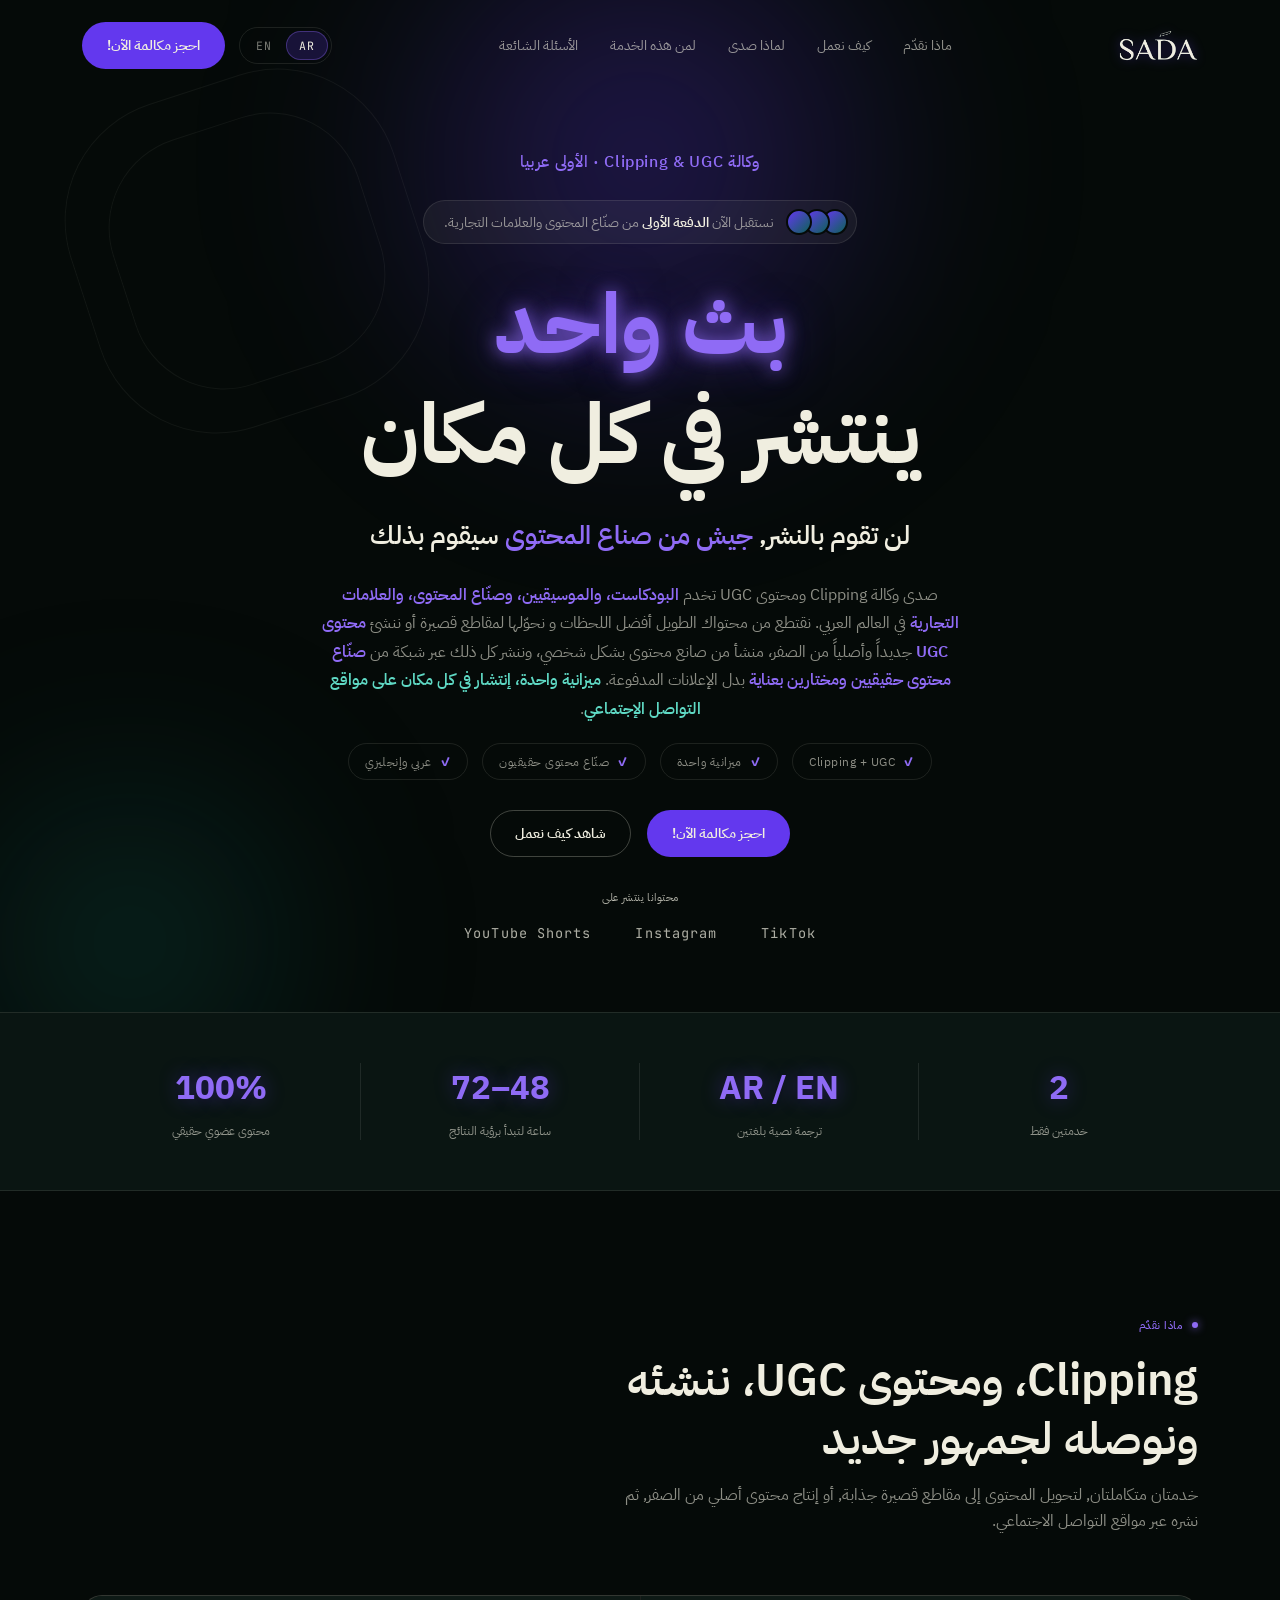
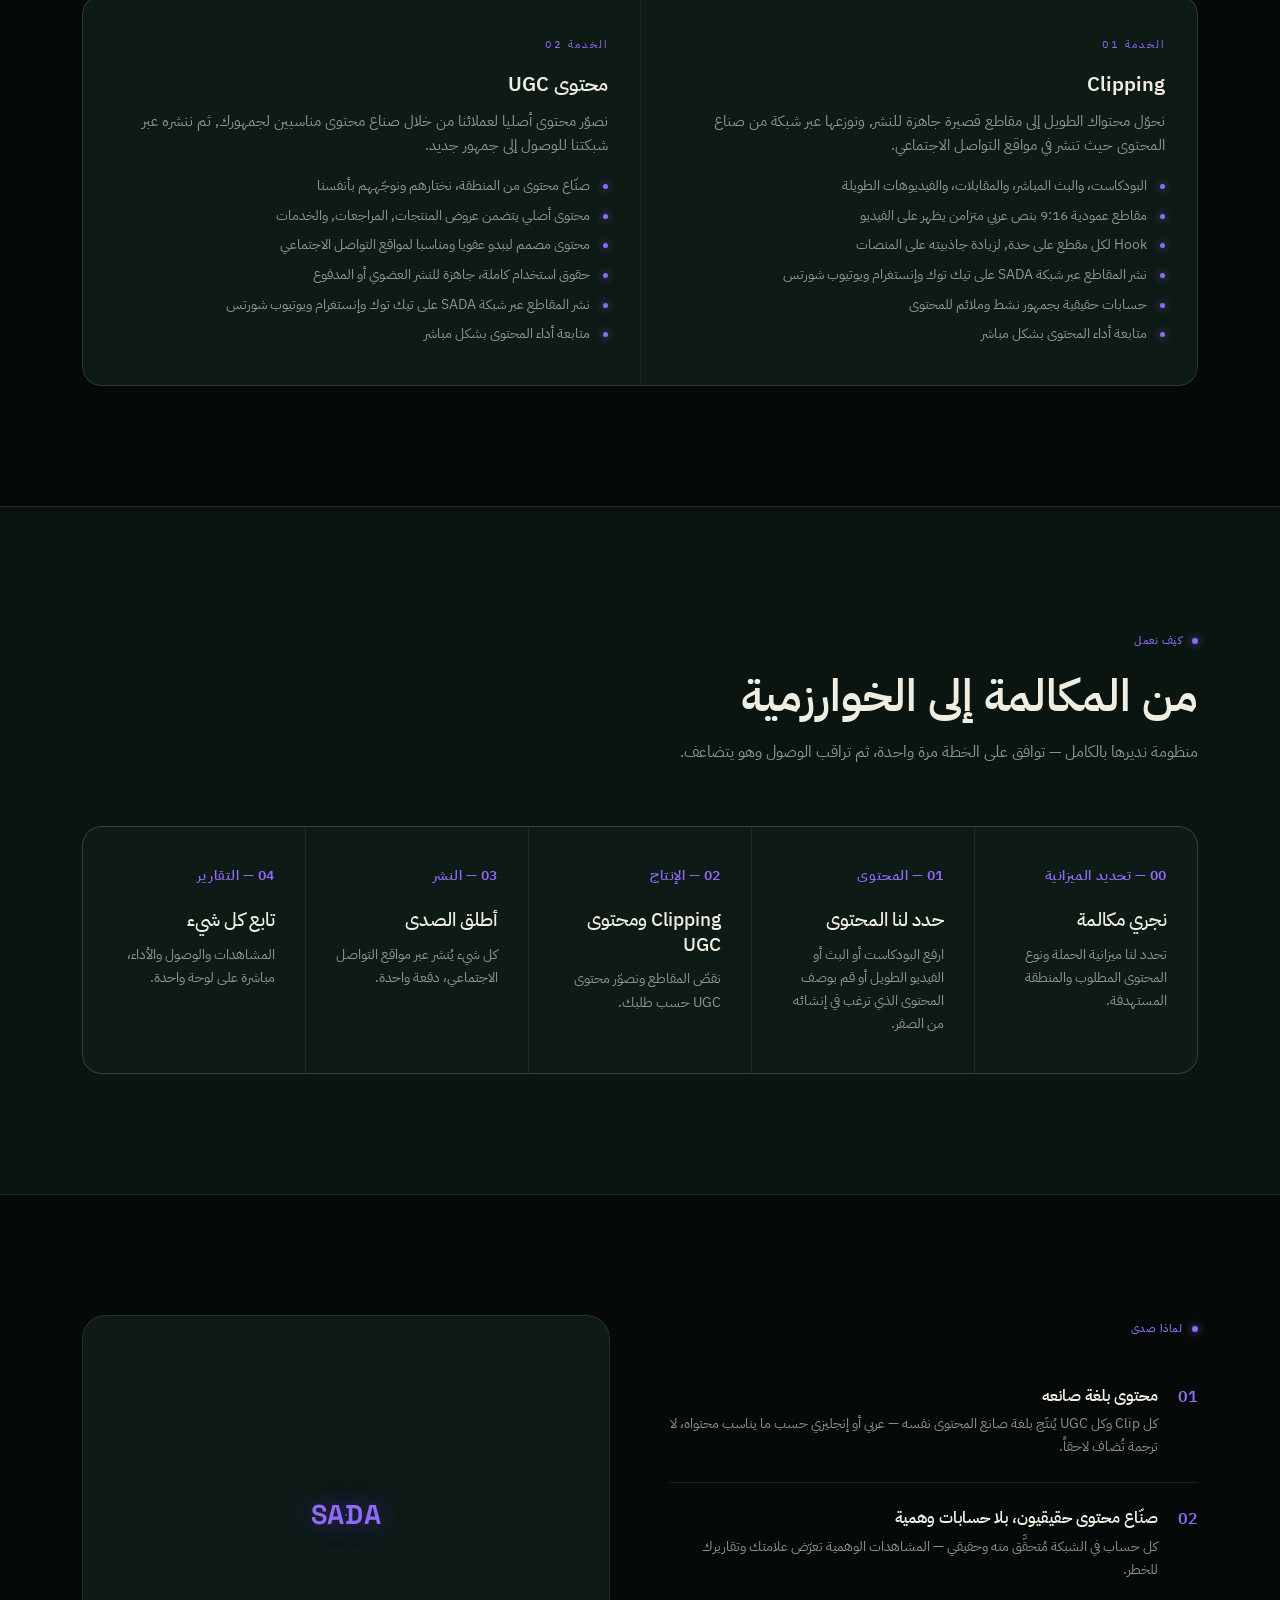
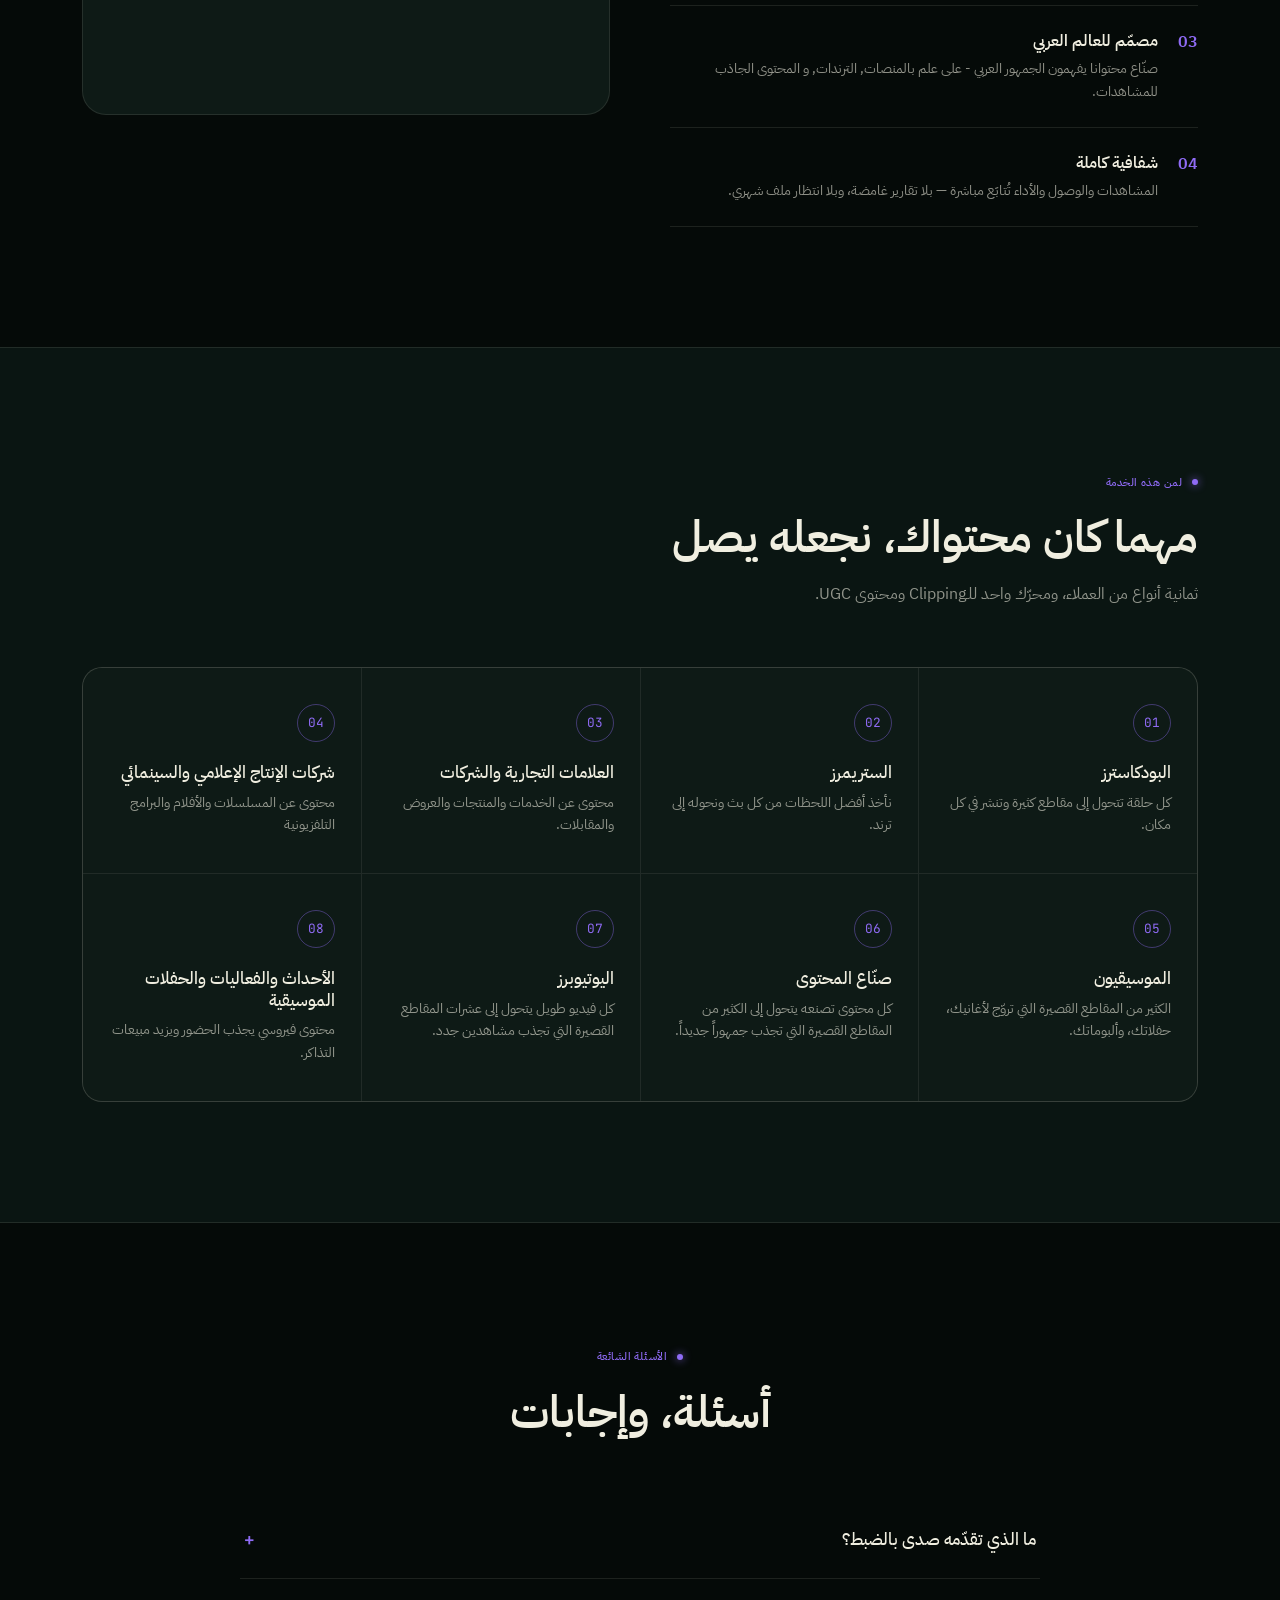
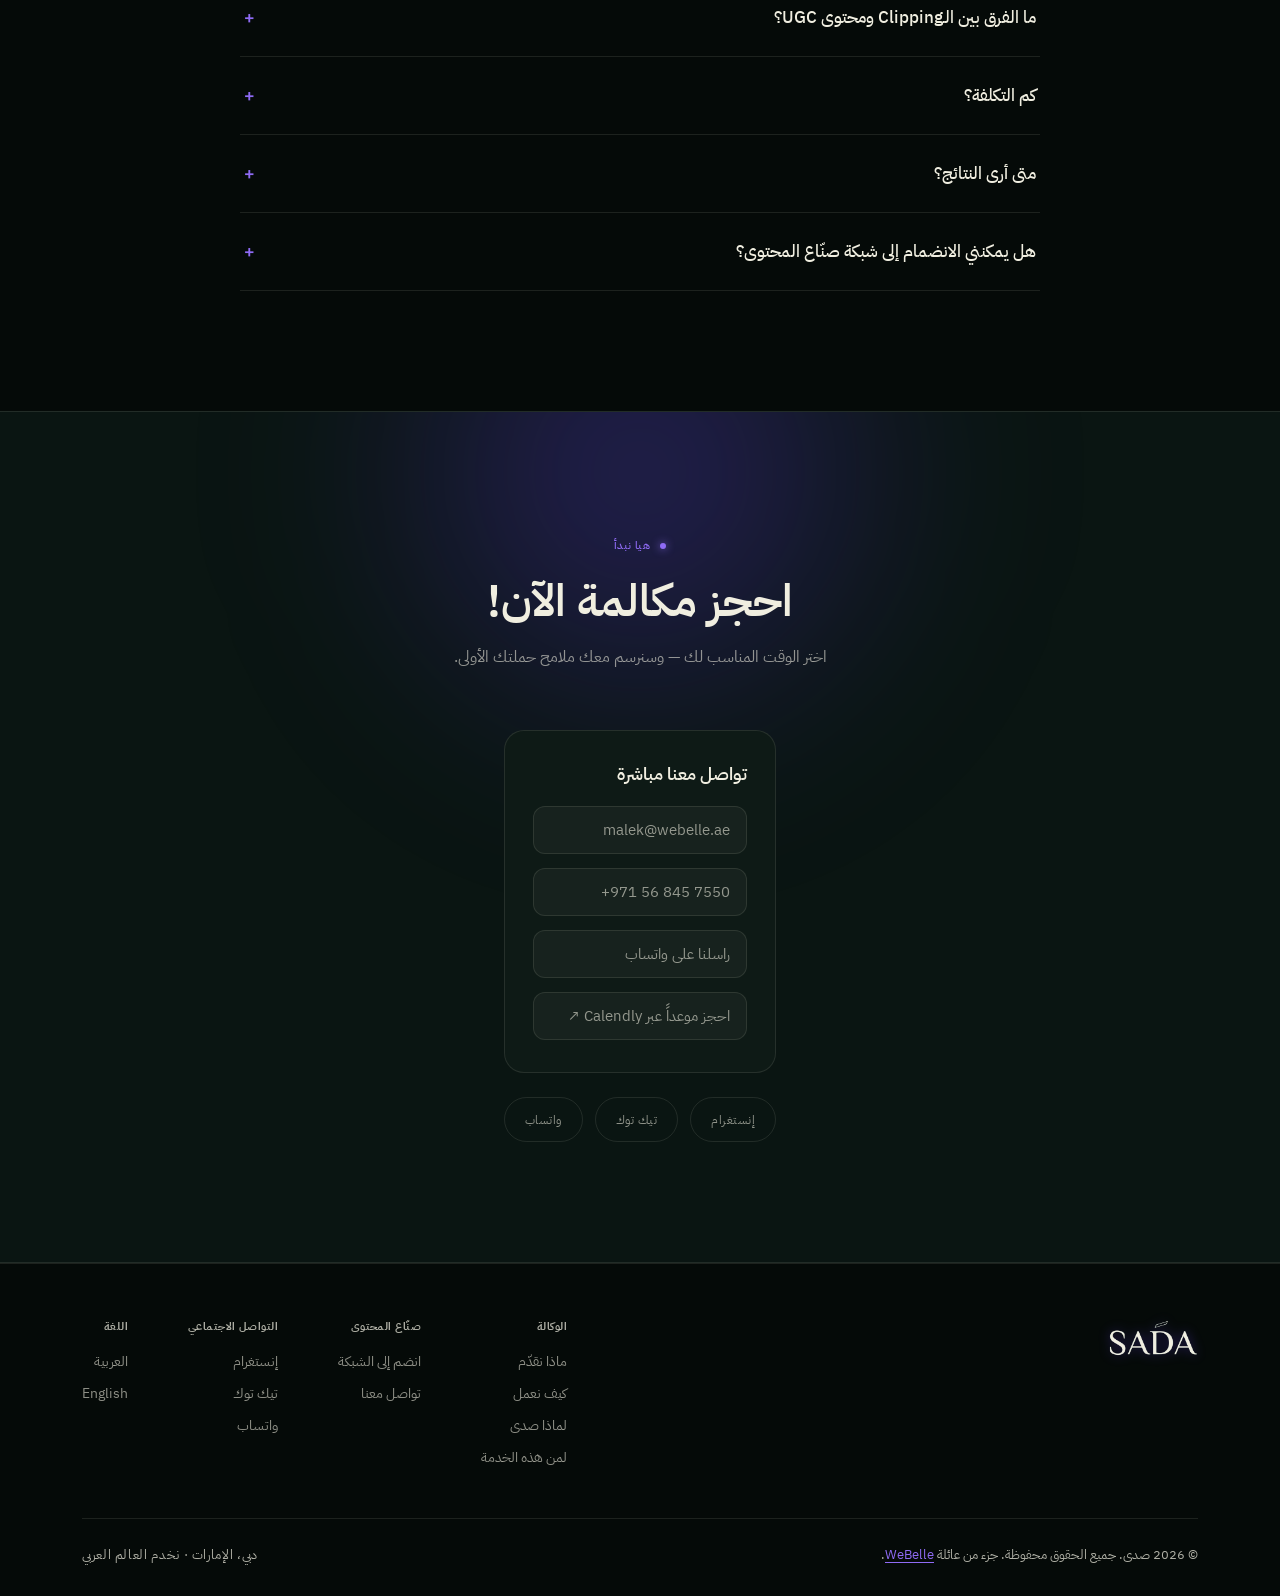
==== commit 3cb7405a: "seo best practices" ====
--- a/index.html
+++ b/index.html
@@ -71,10 +71,25 @@
 
     <link rel="preconnect" href="https://fonts.googleapis.com" />
     <link rel="preconnect" href="https://fonts.gstatic.com" crossorigin />
+    <!-- Fonts load without blocking first render: preload + swap the
+         rel to 'stylesheet' once fetched, matching the immediate fallback
+         via the noscript tag for non-JS agents. font-display=swap in the
+         URL means text is never invisible while waiting. -->
     <link
+      rel="preload"
+      as="style"
       href="https://fonts.googleapis.com/css2?family=IBM+Plex+Sans+Arabic:wght@400;500;600;700&family=Space+Grotesk:wght@500;600;700&family=JetBrains+Mono:wght@500&display=swap"
-      rel="stylesheet"
-    />
+      onload="
+        this.onload = null;
+        this.rel = 'stylesheet';
+      "
+    />
+    <noscript>
+      <link
+        rel="stylesheet"
+        href="https://fonts.googleapis.com/css2?family=IBM+Plex+Sans+Arabic:wght@400;500;600;700&family=Space+Grotesk:wght@500;600;700&family=JetBrains+Mono:wght@500&display=swap"
+      />
+    </noscript>
     <link rel="stylesheet" href="/styles.css" />
 
     <!-- Structured data -->
@@ -114,13 +129,17 @@
     <header id="siteHeader">
       <div class="wrap">
         <a href="#top" class="logo" aria-label="صدى — الصفحة الرئيسية">
-          <img
-            src="/assets/sada_logo.png"
-            alt="شعار صدى"
-            class="logo-mark"
-            width="32"
-            height="32"
-          />
+          <picture>
+            <source srcset="/assets/sada_logo.webp" type="image/webp" />
+            <img
+              src="/assets/sada_logo.png"
+              alt="شعار صدى"
+              class="logo-mark"
+              width="79"
+              height="32"
+              decoding="async"
+            />
+          </picture>
         </a>
         <nav class="links">
           <a href="#services">ماذا نقدّم</a>
@@ -139,458 +158,471 @@
       </div>
     </header>
 
-    <section class="hero" id="top">
-      <div class="glow-blob g1"></div>
-      <div class="glow-blob g2"></div>
-      <div class="watermark"></div>
-      <div class="wrap">
-        <span class="category-tag">وكالة Clipping & UGC · الأولى عربيا</span>
-
-        <div class="badge">
-          <div class="avatars">
-            <div class="av"></div>
-            <div class="av"></div>
-            <div class="av"></div>
-          </div>
-          <span
-            >نستقبل الآن <b>الدفعة الأولى</b> من صنّاع المحتوى والعلامات
-            التجارية.</span
-          >
-        </div>
-
-        <h1>
-          <span
-            class="glow"
-            id="rotWord"
-            data-words='["فيديو واحد","بث واحد","أغنية واحدة","منتج واحد","خدمة واحدة","حدث واحد","فلم واحد","مسلسل واحد"]'
-            >فيديو واحد</span
-          ><br />
-          ينتشر في كل مكان
-        </h1>
-
-        <p class="sub">
-          لن تقوم بالنشر, <span class="hl">جيش من صناع المحتوى</span> سيقوم بذلك
-        </p>
-
-        <p class="lede">
-          صدى وكالة Clipping ومحتوى UGC تخدم
-          <b>البودكاست، والموسيقيين، وصنّاع المحتوى، والعلامات التجارية</b>
-          في العالم العربي. نقتطع من محتواك الطويل أفضل اللحظات و نحوّلها لمقاطع
-          قصيرة أو ننشئ <b>محتوى UGC</b> جديداً وأصلياً من الصفر، منشأ من صانع
-          محتوى بشكل شخصي، وننشر كل ذلك عبر شبكة من
-          <b>صنّاع محتوى حقيقيين ومختارين بعناية</b> بدل الإعلانات المدفوعة.
-          <span class="g"
-            >ميزانية واحدة، إنتشار في كل مكان على مواقع التواصل الإجتماعي</span
-          >.
-        </p>
-
-        <div class="checklist">
-          <span>Clipping + UGC</span>
-          <span>ميزانية واحدة</span>
-          <span>صنّاع محتوى حقيقيون</span>
-          <span>عربي وإنجليزي</span>
-        </div>
-
-        <div class="cta-row">
-          <a href="#contact" class="btn btn-glow">احجز مكالمة الآن!</a>
-          <a href="#work" class="btn btn-outline">شاهد كيف نعمل</a>
-        </div>
-
-        <div class="featured">
-          <div class="label">محتوانا ينتشر على</div>
-          <div class="row">
-            <span>TikTok</span>
-            <span>Instagram</span>
-            <span>YouTube Shorts</span>
+    <main id="main">
+      <section class="hero" id="top">
+        <div class="glow-blob g1"></div>
+        <div class="glow-blob g2"></div>
+        <div class="watermark"></div>
+        <div class="wrap">
+          <span class="category-tag">وكالة Clipping & UGC · الأولى عربيا</span>
+
+          <div class="badge">
+            <div class="avatars">
+              <div class="av"></div>
+              <div class="av"></div>
+              <div class="av"></div>
+            </div>
+            <span
+              >نستقبل الآن <b>الدفعة الأولى</b> من صنّاع المحتوى والعلامات
+              التجارية.</span
+            >
+          </div>
+
+          <h1>
+            <span
+              class="glow"
+              id="rotWord"
+              data-words='["فيديو واحد","بث واحد","أغنية واحدة","منتج واحد","خدمة واحدة","حدث واحد","فلم واحد","مسلسل واحد"]'
+              >فيديو واحد</span
+            ><br />
+            ينتشر في كل مكان
+          </h1>
+
+          <p class="sub">
+            لن تقوم بالنشر, <span class="hl">جيش من صناع المحتوى</span> سيقوم
+            بذلك
+          </p>
+
+          <p class="lede">
+            صدى وكالة Clipping ومحتوى UGC تخدم
+            <b>البودكاست، والموسيقيين، وصنّاع المحتوى، والعلامات التجارية</b>
+            في العالم العربي. نقتطع من محتواك الطويل أفضل اللحظات و نحوّلها
+            لمقاطع قصيرة أو ننشئ <b>محتوى UGC</b> جديداً وأصلياً من الصفر، منشأ
+            من صانع محتوى بشكل شخصي، وننشر كل ذلك عبر شبكة من
+            <b>صنّاع محتوى حقيقيين ومختارين بعناية</b> بدل الإعلانات المدفوعة.
+            <span class="g"
+              >ميزانية واحدة، إنتشار في كل مكان على مواقع التواصل
+              الإجتماعي</span
+            >.
+          </p>
+
+          <div class="checklist">
+            <span>Clipping + UGC</span>
+            <span>ميزانية واحدة</span>
+            <span>صنّاع محتوى حقيقيون</span>
+            <span>عربي وإنجليزي</span>
+          </div>
+
+          <div class="cta-row">
+            <a href="#contact" class="btn btn-glow">احجز مكالمة الآن!</a>
+            <a href="#work" class="btn btn-outline">شاهد كيف نعمل</a>
+          </div>
+
+          <div class="featured">
+            <div class="label">محتوانا ينتشر على</div>
+            <div class="row">
+              <span>TikTok</span>
+              <span>Instagram</span>
+              <span>YouTube Shorts</span>
+            </div>
+          </div>
+        </div>
+      </section>
+
+      <div class="stats">
+        <div class="wrap">
+          <div class="stat">
+            <div class="num">2</div>
+            <div class="label">خدمتين فقط</div>
+          </div>
+          <div class="stat">
+            <div class="num">AR / EN</div>
+            <div class="label">ترجمة نصية بلغتين</div>
+          </div>
+          <div class="stat">
+            <div class="num">48–72</div>
+            <div class="label">ساعة لتبدأ برؤية النتائج</div>
+          </div>
+          <div class="stat">
+            <div class="num">100%</div>
+            <div class="label">محتوى عضوي حقيقي</div>
           </div>
         </div>
       </div>
-    </section>
-
-    <div class="stats">
-      <div class="wrap">
-        <div class="stat">
-          <div class="num">2</div>
-          <div class="label">خدمتين فقط</div>
-        </div>
-        <div class="stat">
-          <div class="num">AR / EN</div>
-          <div class="label">ترجمة نصية بلغتين</div>
-        </div>
-        <div class="stat">
-          <div class="num">48–72</div>
-          <div class="label">ساعة لتبدأ برؤية النتائج</div>
-        </div>
-        <div class="stat">
-          <div class="num">100%</div>
-          <div class="label">محتوى عضوي حقيقي</div>
-        </div>
-      </div>
-    </div>
-
-    <section id="services">
-      <div class="wrap">
-        <div class="section-head reveal">
-          <span class="eyebrow">ماذا نقدّم</span>
-          <h2>Clipping، ومحتوى UGC، ننشئه ونوصله لجمهور جديد</h2>
-          <p>
-            خدمتان متكاملتان, لتحويل المحتوى إلى مقاطع قصيرة جذابة, أو إنتاج
-            محتوى أصلي من الصفر, ثم نشره عبر مواقع التواصل الاجتماعي.
-          </p>
-        </div>
-        <div class="svc-grid">
-          <div class="svc reveal">
-            <div class="tag">الخدمة 01</div>
-            <h3>Clipping</h3>
+
+      <section id="services">
+        <div class="wrap">
+          <div class="section-head reveal">
+            <span class="eyebrow">ماذا نقدّم</span>
+            <h2>Clipping، ومحتوى UGC، ننشئه ونوصله لجمهور جديد</h2>
             <p>
-              نحوّل محتواك الطويل إلى مقاطع قصيرة جاهزة للنشر, ونوزعها عبر شبكة
-              من صناع المحتوى حيث تنشر في مواقع التواصل الاجتماعي.
+              خدمتان متكاملتان, لتحويل المحتوى إلى مقاطع قصيرة جذابة, أو إنتاج
+              محتوى أصلي من الصفر, ثم نشره عبر مواقع التواصل الاجتماعي.
             </p>
-            <ul>
-              <li>البودكاست، والبث المباشر، والمقابلات، والفيديوهات الطويلة</li>
-              <li>مقاطع عمودية 9:16 بنص عربي متزامن يظهر على الفيديو</li>
-              <li>Hook لكل مقطع على حدة, لزيادة جاذبيته على المنصات</li>
-              <li>
-                نشر المقاطع عبر شبكة SADA على تيك توك وإنستغرام ويوتيوب شورتس
-              </li>
-              <li>حسابات حقيقية بجمهور نشط وملائم للمحتوى</li>
-              <li>متابعة أداء المحتوى بشكل مباشر</li>
-            </ul>
-          </div>
-          <div class="svc reveal">
-            <div class="tag">الخدمة 02</div>
-            <h3>محتوى UGC</h3>
+          </div>
+          <div class="svc-grid">
+            <div class="svc reveal">
+              <div class="tag">الخدمة 01</div>
+              <h3>Clipping</h3>
+              <p>
+                نحوّل محتواك الطويل إلى مقاطع قصيرة جاهزة للنشر, ونوزعها عبر
+                شبكة من صناع المحتوى حيث تنشر في مواقع التواصل الاجتماعي.
+              </p>
+              <ul>
+                <li>
+                  البودكاست، والبث المباشر، والمقابلات، والفيديوهات الطويلة
+                </li>
+                <li>مقاطع عمودية 9:16 بنص عربي متزامن يظهر على الفيديو</li>
+                <li>Hook لكل مقطع على حدة, لزيادة جاذبيته على المنصات</li>
+                <li>
+                  نشر المقاطع عبر شبكة SADA على تيك توك وإنستغرام ويوتيوب شورتس
+                </li>
+                <li>حسابات حقيقية بجمهور نشط وملائم للمحتوى</li>
+                <li>متابعة أداء المحتوى بشكل مباشر</li>
+              </ul>
+            </div>
+            <div class="svc reveal">
+              <div class="tag">الخدمة 02</div>
+              <h3>محتوى UGC</h3>
+              <p>
+                نصوّر محتوى أصليا لعملائنا من خلال صناع محتوى مناسبين لجمهورك,
+                ثم ننشره عبر شبكتنا للوصول إلى جمهور جديد.
+              </p>
+              <ul>
+                <li>صنّاع محتوى من المنطقة، نختارهم ونوجّههم بأنفسنا</li>
+                <li>محتوى أصلي يتضمن عروض المنتجات, المراجعات, والخدمات</li>
+                <li>محتوى مصمم ليبدو عفويا ومناسبا لمواقع التواصل الاجتماعي</li>
+                <li>حقوق استخدام كاملة، جاهزة للنشر العضوي أو المدفوع</li>
+                <li>
+                  نشر المقاطع عبر شبكة SADA على تيك توك وإنستغرام ويوتيوب شورتس
+                </li>
+                <li>متابعة أداء المحتوى بشكل مباشر</li>
+              </ul>
+            </div>
+          </div>
+        </div>
+      </section>
+
+      <section id="work" class="alt-bg">
+        <div class="wrap">
+          <div class="section-head reveal">
+            <span class="eyebrow">كيف نعمل</span>
+            <h2>من المكالمة إلى الخوارزمية</h2>
             <p>
-              نصوّر محتوى أصليا لعملائنا من خلال صناع محتوى مناسبين لجمهورك, ثم
-              ننشره عبر شبكتنا للوصول إلى جمهور جديد.
+              منظومة نديرها بالكامل — توافق على الخطة مرة واحدة، ثم تراقب الوصول
+              وهو يتضاعف.
             </p>
-            <ul>
-              <li>صنّاع محتوى من المنطقة، نختارهم ونوجّههم بأنفسنا</li>
-              <li>محتوى أصلي يتضمن عروض المنتجات, المراجعات, والخدمات</li>
-              <li>محتوى مصمم ليبدو عفويا ومناسبا لمواقع التواصل الاجتماعي</li>
-              <li>حقوق استخدام كاملة، جاهزة للنشر العضوي أو المدفوع</li>
-              <li>
-                نشر المقاطع عبر شبكة SADA على تيك توك وإنستغرام ويوتيوب شورتس
-              </li>
-              <li>متابعة أداء المحتوى بشكل مباشر</li>
-            </ul>
-          </div>
-        </div>
-      </div>
-    </section>
-
-    <section id="work" class="alt-bg">
-      <div class="wrap">
-        <div class="section-head reveal">
-          <span class="eyebrow">كيف نعمل</span>
-          <h2>من المكالمة إلى الخوارزمية</h2>
-          <p>
-            منظومة نديرها بالكامل — توافق على الخطة مرة واحدة، ثم تراقب الوصول
-            وهو يتضاعف.
-          </p>
-        </div>
-        <div class="steps">
-          <div class="step reveal">
-            <div class="idx">00 — تحديد الميزانية</div>
-            <h3>نجري مكالمة</h3>
-            <p>
-              تحدد لنا ميزانية الحملة ونوع المحتوى المطلوب والمنطقة المستهدفة.
-            </p>
-          </div>
-          <div class="step reveal">
-            <div class="idx">01 — المحتوى</div>
-            <h3>حدد لنا المحتوى</h3>
-            <p>
-              ارفع البودكاست أو البث أو الفيديو الطويل أو قم بوصف المحتوى الذي
-              ترغب في إنشائه من الصفر.
-            </p>
-          </div>
-          <div class="step reveal">
-            <div class="idx">02 — الإنتاج</div>
-            <h3>Clipping ومحتوى UGC</h3>
-            <p>نقصّ المقاطع ونصوّر محتوى UGC حسب طلبك.</p>
-          </div>
-          <div class="step reveal">
-            <div class="idx">03 — النشر</div>
-            <h3>أطلق الصدى</h3>
-            <p>كل شيء يُنشر عبر مواقع التواصل الاجتماعي، دفعة واحدة.</p>
-          </div>
-          <div class="step reveal">
-            <div class="idx">04 — التقارير</div>
-            <h3>تابع كل شيء</h3>
-            <p>المشاهدات والوصول والأداء، مباشرة على لوحة واحدة.</p>
-          </div>
-        </div>
-      </div>
-    </section>
-
-    <section id="why">
-      <div class="wrap">
-        <div class="why-grid">
-          <div class="why-list">
-            <span
-              class="eyebrow"
-              style="margin-bottom: 24px; display: inline-flex"
-              >لماذا صدى</span
+          </div>
+          <div class="steps">
+            <div class="step reveal">
+              <div class="idx">00 — تحديد الميزانية</div>
+              <h3>نجري مكالمة</h3>
+              <p>
+                تحدد لنا ميزانية الحملة ونوع المحتوى المطلوب والمنطقة المستهدفة.
+              </p>
+            </div>
+            <div class="step reveal">
+              <div class="idx">01 — المحتوى</div>
+              <h3>حدد لنا المحتوى</h3>
+              <p>
+                ارفع البودكاست أو البث أو الفيديو الطويل أو قم بوصف المحتوى الذي
+                ترغب في إنشائه من الصفر.
+              </p>
+            </div>
+            <div class="step reveal">
+              <div class="idx">02 — الإنتاج</div>
+              <h3>Clipping ومحتوى UGC</h3>
+              <p>نقصّ المقاطع ونصوّر محتوى UGC حسب طلبك.</p>
+            </div>
+            <div class="step reveal">
+              <div class="idx">03 — النشر</div>
+              <h3>أطلق الصدى</h3>
+              <p>كل شيء يُنشر عبر مواقع التواصل الاجتماعي، دفعة واحدة.</p>
+            </div>
+            <div class="step reveal">
+              <div class="idx">04 — التقارير</div>
+              <h3>تابع كل شيء</h3>
+              <p>المشاهدات والوصول والأداء، مباشرة على لوحة واحدة.</p>
+            </div>
+          </div>
+        </div>
+      </section>
+
+      <section id="why">
+        <div class="wrap">
+          <div class="why-grid">
+            <div class="why-list">
+              <span
+                class="eyebrow"
+                style="margin-bottom: 24px; display: inline-flex"
+                >لماذا صدى</span
+              >
+              <div class="why-item reveal">
+                <span class="n">01</span>
+                <div>
+                  <h4>محتوى بلغة صانعه</h4>
+                  <p>
+                    كل Clip وكل UGC يُنتَج بلغة صانع المحتوى نفسه — عربي أو
+                    إنجليزي حسب ما يناسب محتواه، لا ترجمة تُضاف لاحقاً.
+                  </p>
+                </div>
+              </div>
+              <div class="why-item reveal">
+                <span class="n">02</span>
+                <div>
+                  <h4>صنّاع محتوى حقيقيون، بلا حسابات وهمية</h4>
+                  <p>
+                    كل حساب في الشبكة مُتحقَّق منه وحقيقي — المشاهدات الوهمية
+                    تعرّض علامتك وتقاريرك للخطر.
+                  </p>
+                </div>
+              </div>
+              <div class="why-item reveal">
+                <span class="n">03</span>
+                <div>
+                  <h4>مصمّم للعالم العربي</h4>
+                  <p>
+                    صنّاع محتوانا يفهمون الجمهور العربي - على علم بالمنصات,
+                    الترندات, و المحتوى الجاذب للمشاهدات.
+                  </p>
+                </div>
+              </div>
+              <div class="why-item reveal">
+                <span class="n">04</span>
+                <div>
+                  <h4>شفافية كاملة</h4>
+                  <p>
+                    المشاهدات والوصول والأداء تُتابَع مباشرة — بلا تقارير غامضة،
+                    وبلا انتظار ملف شهري.
+                  </p>
+                </div>
+              </div>
+            </div>
+            <div class="why-visual reveal">
+              <div class="ring w1"></div>
+              <div class="ring w2"></div>
+              <div class="ring w3"></div>
+              <span class="word" lang="en" dir="ltr">SADA</span>
+            </div>
+          </div>
+        </div>
+      </section>
+
+      <section id="verticals" class="alt-bg">
+        <div class="wrap">
+          <div class="section-head reveal">
+            <span class="eyebrow">لمن هذه الخدمة</span>
+            <h2>مهما كان محتواك، نجعله يصل</h2>
+            <p>ثمانية أنواع من العملاء، ومحرّك واحد للـClipping ومحتوى UGC.</p>
+          </div>
+          <div class="vgrid">
+            <div class="vcard reveal">
+              <div class="glyph">01</div>
+              <h3>البودكاسترز</h3>
+              <p>كل حلقة تتحول إلى مقاطع كثيرة وتنشر في كل مكان.</p>
+            </div>
+            <div class="vcard reveal">
+              <div class="glyph">02</div>
+              <h3>الستريمرز</h3>
+              <p>نأخذ أفضل اللحظات من كل بث ونحوله إلى ترند.</p>
+            </div>
+            <div class="vcard reveal">
+              <div class="glyph">03</div>
+              <h3>العلامات التجارية والشركات</h3>
+              <p>محتوى عن الخدمات والمنتجات والعروض والمقابلات.</p>
+            </div>
+            <div class="vcard reveal">
+              <div class="glyph">04</div>
+              <h3>شركات الإنتاج الإعلامي والسينمائي</h3>
+              <p>محتوى عن المسلسلات والأفلام والبرامج التلفزيونية</p>
+            </div>
+            <div class="vcard reveal">
+              <div class="glyph">05</div>
+              <h3>الموسيقيون</h3>
+              <p>
+                الكثير من المقاطع القصيرة التي تروّج لأغانيك، حفلاتك، وألبوماتك.
+              </p>
+            </div>
+            <div class="vcard reveal">
+              <div class="glyph">06</div>
+              <h3>صنّاع المحتوى</h3>
+              <p>
+                كل محتوى تصنعه يتحول إلى الكثير من المقاطع القصيرة التي تجذب
+                جمهوراً جديداً.
+              </p>
+            </div>
+            <div class="vcard reveal">
+              <div class="glyph">07</div>
+              <h3>اليوتيوبرز</h3>
+              <p>
+                كل فيديو طويل يتحول إلى عشرات المقاطع القصيرة التي تجذب مشاهدين
+                جدد.
+              </p>
+            </div>
+            <div class="vcard reveal">
+              <div class="glyph">08</div>
+              <h3>الأحداث والفعاليات والحفلات الموسيقية</h3>
+              <p>محتوى فيروسي يجذب الحضور ويزيد مبيعات التذاكر.</p>
+            </div>
+          </div>
+        </div>
+      </section>
+
+      <section id="faq">
+        <div class="wrap">
+          <div class="section-head reveal center">
+            <span class="eyebrow" style="justify-content: center"
+              >الأسئلة الشائعة</span
             >
-            <div class="why-item reveal">
-              <span class="n">01</span>
-              <div>
-                <h4>محتوى بلغة صانعه</h4>
+            <h2>أسئلة، وإجابات</h2>
+          </div>
+          <div class="faq-list">
+            <div class="faq-item">
+              <button class="faq-q">
+                ما الذي تقدّمه صدى بالضبط؟<span class="plus">+</span>
+              </button>
+              <div class="faq-a">
                 <p>
-                  كل Clip وكل UGC يُنتَج بلغة صانع المحتوى نفسه — عربي أو
-                  إنجليزي حسب ما يناسب محتواه، لا ترجمة تُضاف لاحقاً.
+                  نعمل مع شبكة من صناع المحتوى المتخصصين في الفيديوهات القصيرة،
+                  حيث يختارون أفضل اللحظات من المحتوى الطويل أو ينتجون محتوى
+                  أصلياً لعملائنا، ثم يحولونها إلى مقاطع جذابة وينشرونها عبر
+                  حساباتهم على TikTok و Instagram و YouTube Shorts للوصول إلى
+                  جماهير جديدة و الإنتشار بشكل فيروسي.
                 </p>
               </div>
             </div>
-            <div class="why-item reveal">
-              <span class="n">02</span>
-              <div>
-                <h4>صنّاع محتوى حقيقيون، بلا حسابات وهمية</h4>
+            <div class="faq-item">
+              <button class="faq-q">
+                ما الفرق بين الـClipping ومحتوى UGC؟<span class="plus">+</span>
+              </button>
+              <div class="faq-a">
                 <p>
-                  كل حساب في الشبكة مُتحقَّق منه وحقيقي — المشاهدات الوهمية
-                  تعرّض علامتك وتقاريرك للخطر.
+                  الـClipping يعتمد على مادة تملكها أصلاً — نقصّ البودكاست أو
+                  البث أو الفيديو إلى لحظات قصيرة. أما محتوى UGC فهو تصوير جديد:
+                  صنّاع محتوى يصوّرون مادة أصلية عن منتجك أو علامتك، بتوجيه
+                  وإشراف منّا. معظم عملائنا يجمعون بين الاثنين.
                 </p>
               </div>
             </div>
-            <div class="why-item reveal">
-              <span class="n">03</span>
-              <div>
-                <h4>مصمّم للعالم العربي</h4>
+            <div class="faq-item">
+              <button class="faq-q">
+                كم التكلفة؟<span class="plus">+</span>
+              </button>
+              <div class="faq-a">
+                <p>احجز مكالمة الآن! وسنجهّز لك عرض سعر بناءً على ما لديك.</p>
+              </div>
+            </div>
+            <div class="faq-item">
+              <button class="faq-q">
+                متى أرى النتائج؟<span class="plus">+</span>
+              </button>
+              <div class="faq-a">
                 <p>
-                  صنّاع محتوانا يفهمون الجمهور العربي - على علم بالمنصات,
-                  الترندات, و المحتوى الجاذب للمشاهدات.
+                  معظم العملاء يرون أول دفعة Clips منشورة خلال 48 إلى 72 ساعة من
+                  بدء العمل. تصوير محتوى UGC يستغرق وقتاً أطول قليلاً، لأن صنّاع
+                  المحتوى يحتاجون وقتاً للتحضير والتصوير.
                 </p>
               </div>
             </div>
-            <div class="why-item reveal">
-              <span class="n">04</span>
-              <div>
-                <h4>شفافية كاملة</h4>
+            <div class="faq-item">
+              <button class="faq-q">
+                هل يمكنني الانضمام إلى شبكة صنّاع المحتوى؟<span class="plus"
+                  >+</span
+                >
+              </button>
+              <div class="faq-a">
                 <p>
-                  المشاهدات والوصول والأداء تُتابَع مباشرة — بلا تقارير غامضة،
-                  وبلا انتظار ملف شهري.
+                  نعم — نستقبل باستمرار Clippers وصنّاع محتوى UGC يتقنون العربية
+                  والإنجليزية. تواصل معنا عبر واتساب أو من خلال قسم التواصل
+                  أدناه للتقديم.
                 </p>
               </div>
             </div>
           </div>
-          <div class="why-visual reveal">
-            <div class="ring w1"></div>
-            <div class="ring w2"></div>
-            <div class="ring w3"></div>
-            <span class="word" lang="en" dir="ltr">SADA</span>
-          </div>
-        </div>
-      </div>
-    </section>
-
-    <section id="verticals" class="alt-bg">
-      <div class="wrap">
-        <div class="section-head reveal">
-          <span class="eyebrow">لمن هذه الخدمة</span>
-          <h2>مهما كان محتواك، نجعله يصل</h2>
-          <p>ثمانية أنواع من العملاء، ومحرّك واحد للـClipping ومحتوى UGC.</p>
-        </div>
-        <div class="vgrid">
-          <div class="vcard reveal">
-            <div class="glyph">01</div>
-            <h3>البودكاسترز</h3>
-            <p>كل حلقة تتحول إلى مقاطع كثيرة وتنشر في كل مكان.</p>
-          </div>
-          <div class="vcard reveal">
-            <div class="glyph">02</div>
-            <h3>الستريمرز</h3>
-            <p>نأخذ أفضل اللحظات من كل بث ونحوله إلى ترند.</p>
-          </div>
-          <div class="vcard reveal">
-            <div class="glyph">03</div>
-            <h3>العلامات التجارية والشركات</h3>
-            <p>محتوى عن الخدمات والمنتجات والعروض والمقابلات.</p>
-          </div>
-          <div class="vcard reveal">
-            <div class="glyph">04</div>
-            <h3>شركات الإنتاج الإعلامي والسينمائي</h3>
-            <p>محتوى عن المسلسلات والأفلام والبرامج التلفزيونية</p>
-          </div>
-          <div class="vcard reveal">
-            <div class="glyph">05</div>
-            <h3>الموسيقيون</h3>
-            <p>
-              الكثير من المقاطع القصيرة التي تروّج لأغانيك، حفلاتك، وألبوماتك.
-            </p>
-          </div>
-          <div class="vcard reveal">
-            <div class="glyph">06</div>
-            <h3>صنّاع المحتوى</h3>
-            <p>
-              كل محتوى تصنعه يتحول إلى الكثير من المقاطع القصيرة التي تجذب
-              جمهوراً جديداً.
-            </p>
-          </div>
-          <div class="vcard reveal">
-            <div class="glyph">07</div>
-            <h3>اليوتيوبرز</h3>
-            <p>
-              كل فيديو طويل يتحول إلى عشرات المقاطع القصيرة التي تجذب مشاهدين
-              جدد.
-            </p>
-          </div>
-          <div class="vcard reveal">
-            <div class="glyph">08</div>
-            <h3>الأحداث والفعاليات والحفلات الموسيقية</h3>
-            <p>محتوى فيروسي يجذب الحضور ويزيد مبيعات التذاكر.</p>
-          </div>
-        </div>
-      </div>
-    </section>
-
-    <section id="faq">
-      <div class="wrap">
-        <div class="section-head reveal center">
-          <span class="eyebrow" style="justify-content: center"
-            >الأسئلة الشائعة</span
-          >
-          <h2>أسئلة، وإجابات</h2>
-        </div>
-        <div class="faq-list">
-          <div class="faq-item">
-            <button class="faq-q">
-              ما الذي تقدّمه صدى بالضبط؟<span class="plus">+</span>
-            </button>
-            <div class="faq-a">
-              <p>
-                نعمل مع شبكة من صناع المحتوى المتخصصين في الفيديوهات القصيرة،
-                حيث يختارون أفضل اللحظات من المحتوى الطويل أو ينتجون محتوى
-                أصلياً لعملائنا، ثم يحولونها إلى مقاطع جذابة وينشرونها عبر
-                حساباتهم على TikTok و Instagram و YouTube Shorts للوصول إلى
-                جماهير جديدة و الإنتشار بشكل فيروسي.
-              </p>
-            </div>
-          </div>
-          <div class="faq-item">
-            <button class="faq-q">
-              ما الفرق بين الـClipping ومحتوى UGC؟<span class="plus">+</span>
-            </button>
-            <div class="faq-a">
-              <p>
-                الـClipping يعتمد على مادة تملكها أصلاً — نقصّ البودكاست أو البث
-                أو الفيديو إلى لحظات قصيرة. أما محتوى UGC فهو تصوير جديد: صنّاع
-                محتوى يصوّرون مادة أصلية عن منتجك أو علامتك، بتوجيه وإشراف منّا.
-                معظم عملائنا يجمعون بين الاثنين.
-              </p>
-            </div>
-          </div>
-          <div class="faq-item">
-            <button class="faq-q">
-              كم التكلفة؟<span class="plus">+</span>
-            </button>
-            <div class="faq-a">
-              <p>احجز مكالمة الآن! وسنجهّز لك عرض سعر بناءً على ما لديك.</p>
-            </div>
-          </div>
-          <div class="faq-item">
-            <button class="faq-q">
-              متى أرى النتائج؟<span class="plus">+</span>
-            </button>
-            <div class="faq-a">
-              <p>
-                معظم العملاء يرون أول دفعة Clips منشورة خلال 48 إلى 72 ساعة من
-                بدء العمل. تصوير محتوى UGC يستغرق وقتاً أطول قليلاً، لأن صنّاع
-                المحتوى يحتاجون وقتاً للتحضير والتصوير.
-              </p>
-            </div>
-          </div>
-          <div class="faq-item">
-            <button class="faq-q">
-              هل يمكنني الانضمام إلى شبكة صنّاع المحتوى؟<span class="plus"
-                >+</span
-              >
-            </button>
-            <div class="faq-a">
-              <p>
-                نعم — نستقبل باستمرار Clippers وصنّاع محتوى UGC يتقنون العربية
-                والإنجليزية. تواصل معنا عبر واتساب أو من خلال قسم التواصل أدناه
-                للتقديم.
-              </p>
-            </div>
-          </div>
-        </div>
-      </div>
-    </section>
-
-    <section class="contact alt-bg" id="contact">
-      <div class="glow-blob g1" style="top: -260px"></div>
-      <div class="wrap">
-        <div class="section-head reveal center">
-          <span class="eyebrow" style="justify-content: center">هيا نبدأ</span>
-          <h2>احجز مكالمة الآن!</h2>
-          <p>اختر الوقت المناسب لك — وسنرسم معك ملامح حملتك الأولى.</p>
-        </div>
-
-        <div class="contact-grid reveal">
-          <div class="calendly-wrap">
-            <div
-              class="calendly-inline-widget"
-              data-url="https://calendly.com/webelle"
-            ></div>
-          </div>
-
-          <div class="contact-side">
-            <div class="contact-card">
-              <h3>تواصل معنا مباشرة</h3>
-              <a class="contact-line ltr" href="mailto:malek@webelle.ae"
-                >malek@webelle.ae</a
-              >
-              <a class="contact-line ltr" href="tel:+971568457550"
-                >+971 56 845 7550</a
-              >
-              <a
-                class="contact-line"
-                href="https://wa.me/971568457550"
-                target="_blank"
-                rel="noopener"
-                >راسلنا على واتساب</a
-              >
-            </div>
-            <div class="socials">
-              <a
-                href="https://www.instagram.com/sadaclip/"
-                target="_blank"
-                rel="noopener"
-                class="social-pill"
-                >إنستغرام</a
-              >
-              <a
-                href="https://www.tiktok.com/@sada.clips"
-                target="_blank"
-                rel="noopener"
-                class="social-pill"
-                >تيك توك</a
-              >
-              <a
-                href="https://wa.me/971568457550"
-                target="_blank"
-                rel="noopener"
-                class="social-pill"
-                >واتساب</a
-              >
-            </div>
-          </div>
-        </div>
-      </div>
-    </section>
+        </div>
+      </section>
+
+      <section class="contact alt-bg" id="contact">
+        <div class="glow-blob g1" style="top: -260px"></div>
+        <div class="wrap">
+          <div class="section-head reveal center">
+            <span class="eyebrow" style="justify-content: center"
+              >هيا نبدأ</span
+            >
+            <h2>احجز مكالمة الآن!</h2>
+            <p>اختر الوقت المناسب لك — وسنرسم معك ملامح حملتك الأولى.</p>
+          </div>
+
+          <div class="contact-grid reveal">
+            <div class="contact-side">
+              <div class="contact-card">
+                <h3>تواصل معنا مباشرة</h3>
+                <a class="contact-line ltr" href="mailto:malek@webelle.ae"
+                  >malek@webelle.ae</a
+                >
+                <a class="contact-line ltr" href="tel:+971568457550"
+                  >+971 56 845 7550</a
+                >
+                <a
+                  class="contact-line"
+                  href="https://wa.me/971568457550"
+                  target="_blank"
+                  rel="noopener"
+                  >راسلنا على واتساب</a
+                >
+                <a
+                  class="contact-line"
+                  href="https://calendly.com/webelle"
+                  target="_blank"
+                  rel="noopener"
+                  >احجز موعداً عبر Calendly ↗</a
+                >
+              </div>
+              <div class="socials">
+                <a
+                  href="https://www.instagram.com/sadaclip/"
+                  target="_blank"
+                  rel="noopener"
+                  class="social-pill"
+                  >إنستغرام</a
+                >
+                <a
+                  href="https://www.tiktok.com/@sada.clips"
+                  target="_blank"
+                  rel="noopener"
+                  class="social-pill"
+                  >تيك توك</a
+                >
+                <a
+                  href="https://wa.me/971568457550"
+                  target="_blank"
+                  rel="noopener"
+                  class="social-pill"
+                  >واتساب</a
+                >
+              </div>
+            </div>
+          </div>
+        </div>
+      </section>
+    </main>
 
     <footer>
       <div class="wrap">
         <div class="top">
           <div class="logo">
-            <img
-              src="/assets/sada_logo.png"
-              alt="شعار صدى"
-              class="logo-mark"
-              width="34"
-              height="34"
-            />
+            <picture>
+              <source srcset="/assets/sada_logo.webp" type="image/webp" />
+              <img
+                src="/assets/sada_logo.png"
+                alt="شعار صدى"
+                class="logo-mark"
+                width="84"
+                height="34"
+                loading="lazy"
+                decoding="async"
+              />
+            </picture>
           </div>
           <div class="cols">
             <div class="col">
@@ -646,10 +678,6 @@
       </div>
     </footer>
 
-    <script
-      src="https://assets.calendly.com/assets/external/widget.js"
-      async
-    ></script>
     <script src="/script.js" defer></script>
   </body>
 </html>
--- a/styles.css
+++ b/styles.css
@@ -7,6 +7,7 @@
   --violet-2: #8f6bf5;
   --cream: #f0eee0;
   --muted: rgba(240, 238, 224, 0.58);
+  --muted-dim: rgba(240, 238, 224, 0.72);
   --line: rgba(240, 238, 224, 0.1);
   --max: 1180px;
   --ease: cubic-bezier(0.22, 0.98, 0.28, 1);
@@ -145,7 +146,7 @@
   font-size: 0.6rem;
   letter-spacing: 0.08em;
   text-transform: uppercase;
-  color: rgba(240, 238, 224, 0.4);
+  color: var(--muted-dim);
 }
 
 nav.links {
@@ -419,7 +420,7 @@
   font-family: var(--font-mono);
   font-size: 0.68rem;
   letter-spacing: 0.2em;
-  color: rgba(240, 238, 224, 0.35);
+  color: var(--muted-dim);
   text-transform: uppercase;
   margin-bottom: 18px;
 }
@@ -434,7 +435,7 @@
   font-family: 'JetBrains Mono', monospace;
   font-size: 0.85rem;
   letter-spacing: 0.08em;
-  color: rgba(240, 238, 224, 0.4);
+  color: var(--muted-dim);
 }
 
 .cta-row {
@@ -860,11 +861,13 @@
   overflow: hidden;
 }
 .contact-grid {
-  display: grid;
-  grid-template-columns: 1.3fr 1fr;
-  gap: 32px;
+  display: flex;
+  flex-direction: column;
+  align-items: center;
+  gap: 24px;
+  max-width: 480px;
+  margin: 10px auto 0;
   text-align: start;
-  margin-top: 10px;
 }
 .calendly-wrap {
   background: var(--card);
@@ -879,8 +882,57 @@
   height: 100%;
 }
 
+/* Calendly is loaded on demand — this placeholder stands in until the
+   visitor asks for it, so the ~1MB widget bundle and its third-party
+   cookies never load on a page visit that doesn't need them. */
+.calendly-placeholder {
+  display: flex;
+  flex-direction: column;
+  align-items: center;
+  justify-content: center;
+  gap: 18px;
+  text-align: center;
+  min-height: 480px;
+  padding: 40px 24px;
+}
+.calendly-placeholder p {
+  color: var(--muted);
+  font-size: 0.92rem;
+  max-width: 40ch;
+  line-height: 1.6;
+}
+.calendly-placeholder .btn {
+  cursor: pointer;
+}
+.calendly-spinner {
+  width: 22px;
+  height: 22px;
+  border-radius: 50%;
+  border: 2px solid rgba(240, 238, 224, 0.25);
+  border-top-color: var(--violet-2);
+  animation: spin 0.8s linear infinite;
+  display: none;
+}
+.calendly-placeholder.loading .calendly-spinner {
+  display: block;
+}
+.calendly-placeholder.loading button {
+  display: none;
+}
+@keyframes spin {
+  to {
+    transform: rotate(360deg);
+  }
+}
+@media (max-width: 900px) {
+  .calendly-placeholder {
+    min-height: 320px;
+  }
+}
+
 .contact-side {
   display: flex;
+  width: stretch;
   flex-direction: column;
   gap: 24px;
 }
@@ -925,6 +977,7 @@
 
 .socials {
   display: flex;
+  justify-content: center;
   gap: 12px;
   flex-wrap: wrap;
 }
@@ -980,7 +1033,7 @@
   font-size: 0.68rem;
   letter-spacing: 0.16em;
   text-transform: uppercase;
-  color: rgba(240, 238, 224, 0.4);
+  color: var(--muted-dim);
   margin-bottom: 16px;
 }
 footer .col a {
@@ -998,13 +1051,20 @@
   align-items: center;
   padding-top: 26px;
   font-size: 0.8rem;
-  color: rgba(240, 238, 224, 0.4);
+  color: var(--muted-dim);
   flex-wrap: wrap;
   gap: 12px;
 }
 footer .bottom .tag {
   font-family: var(--font-mono);
   letter-spacing: 0.05em;
+}
+/* Inline links inside body copy need more than color alone to read as
+   links — underline them so they don't rely on color contrast/vision
+   to be distinguishable. */
+footer .bottom a {
+  text-decoration: underline;
+  text-underline-offset: 3px;
 }
 
 /* RTL ADJUSTMENTS */
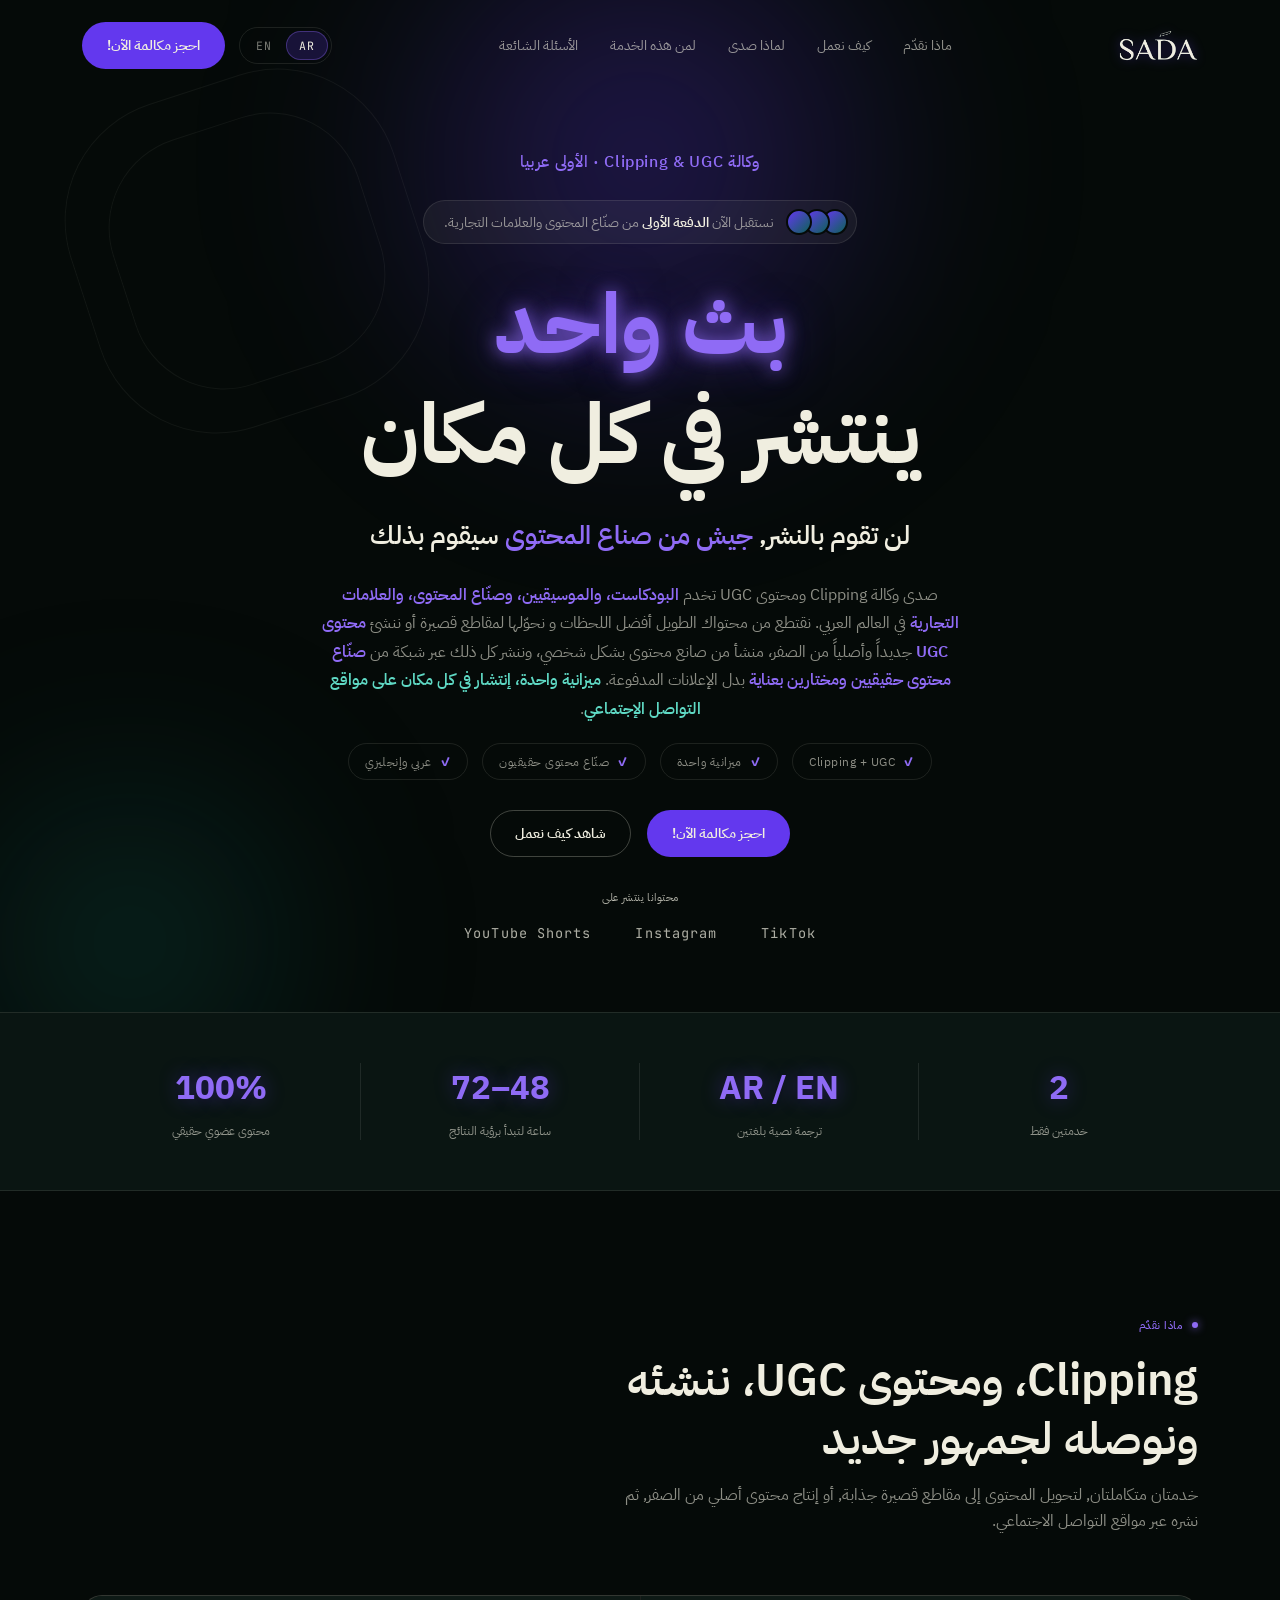
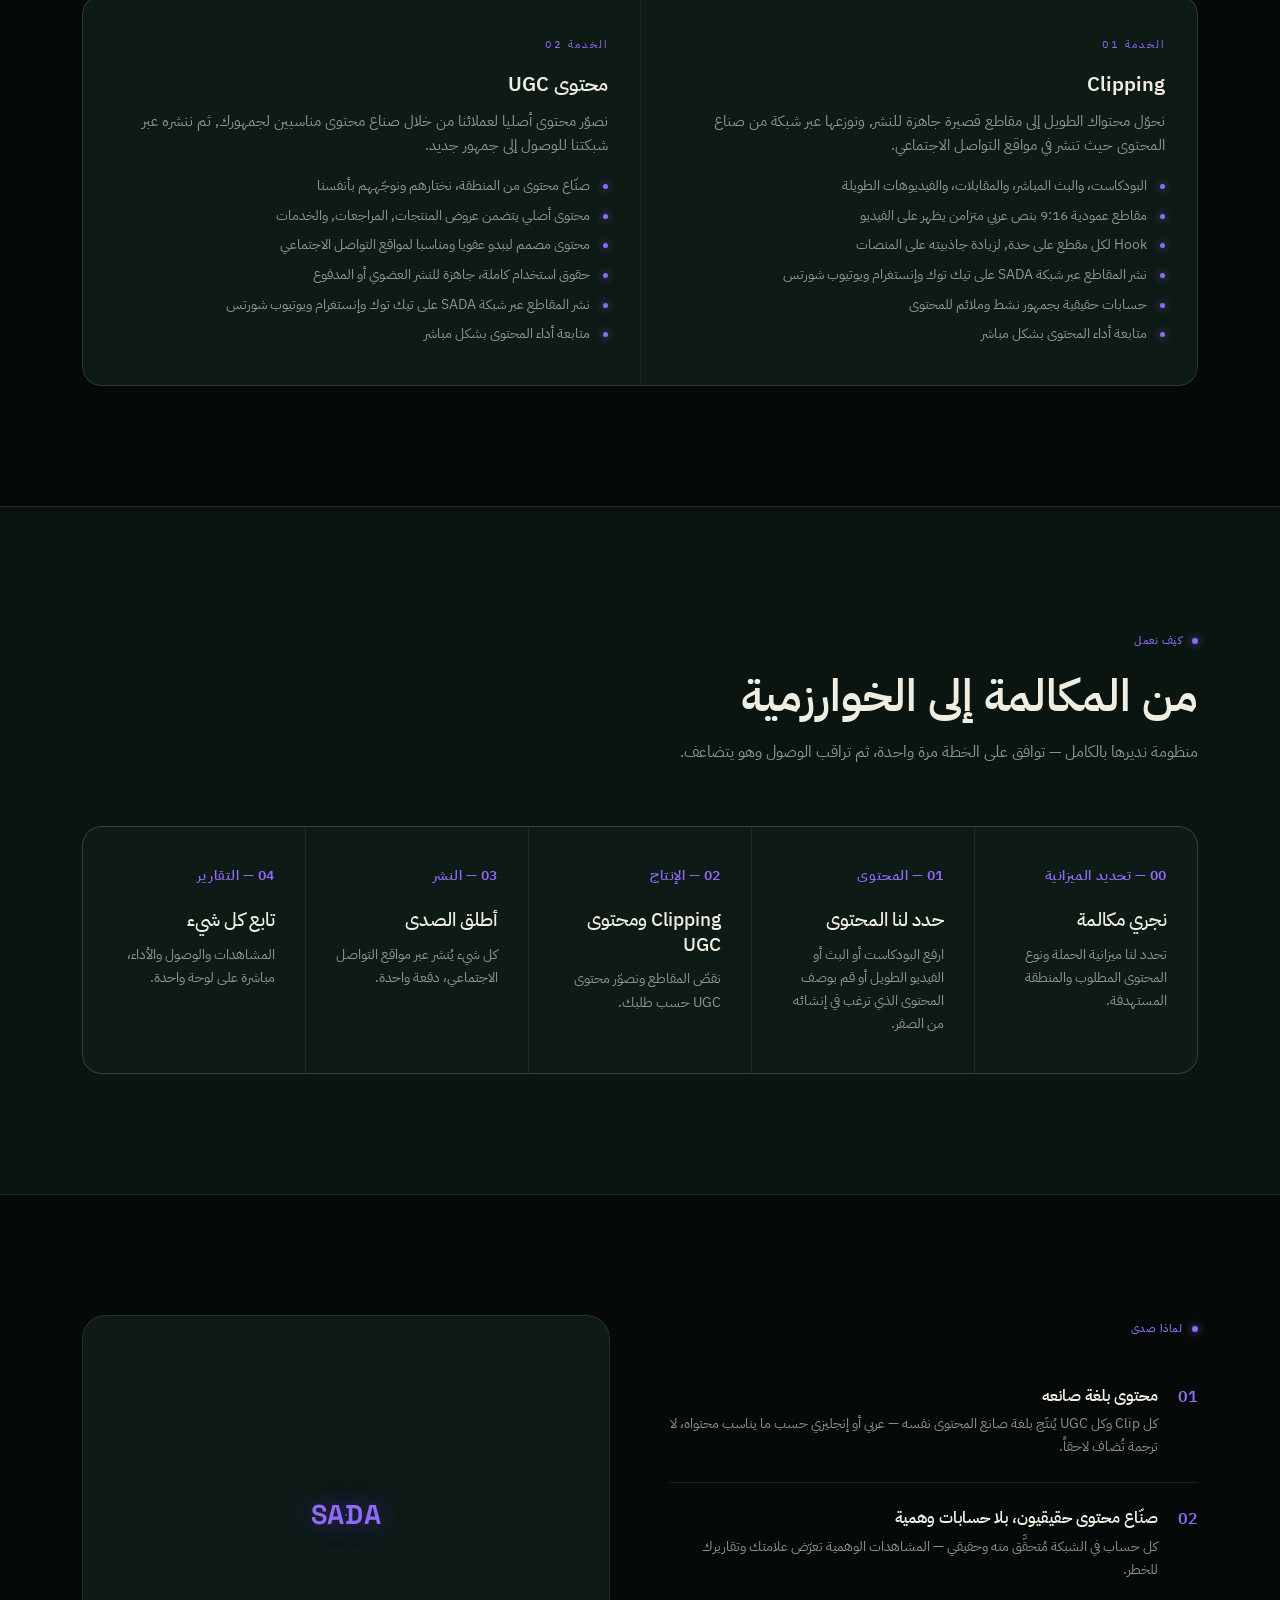
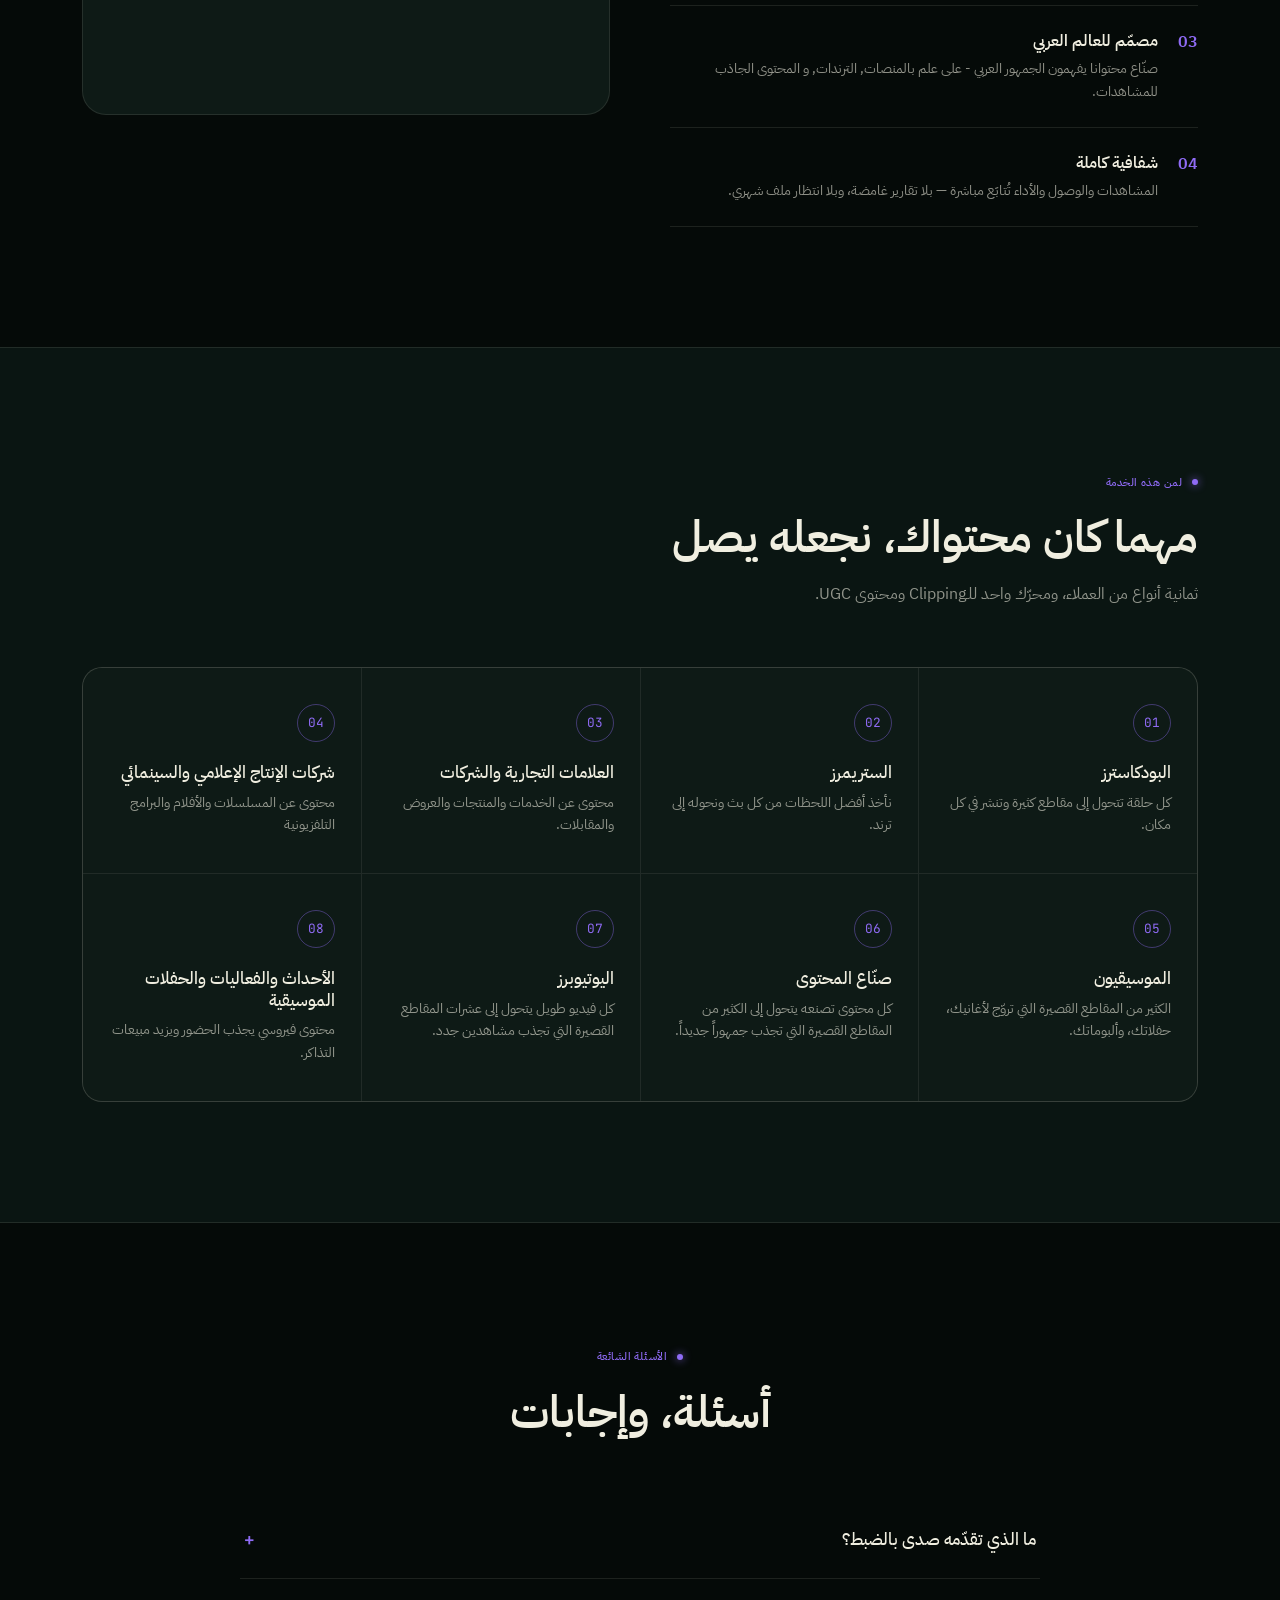
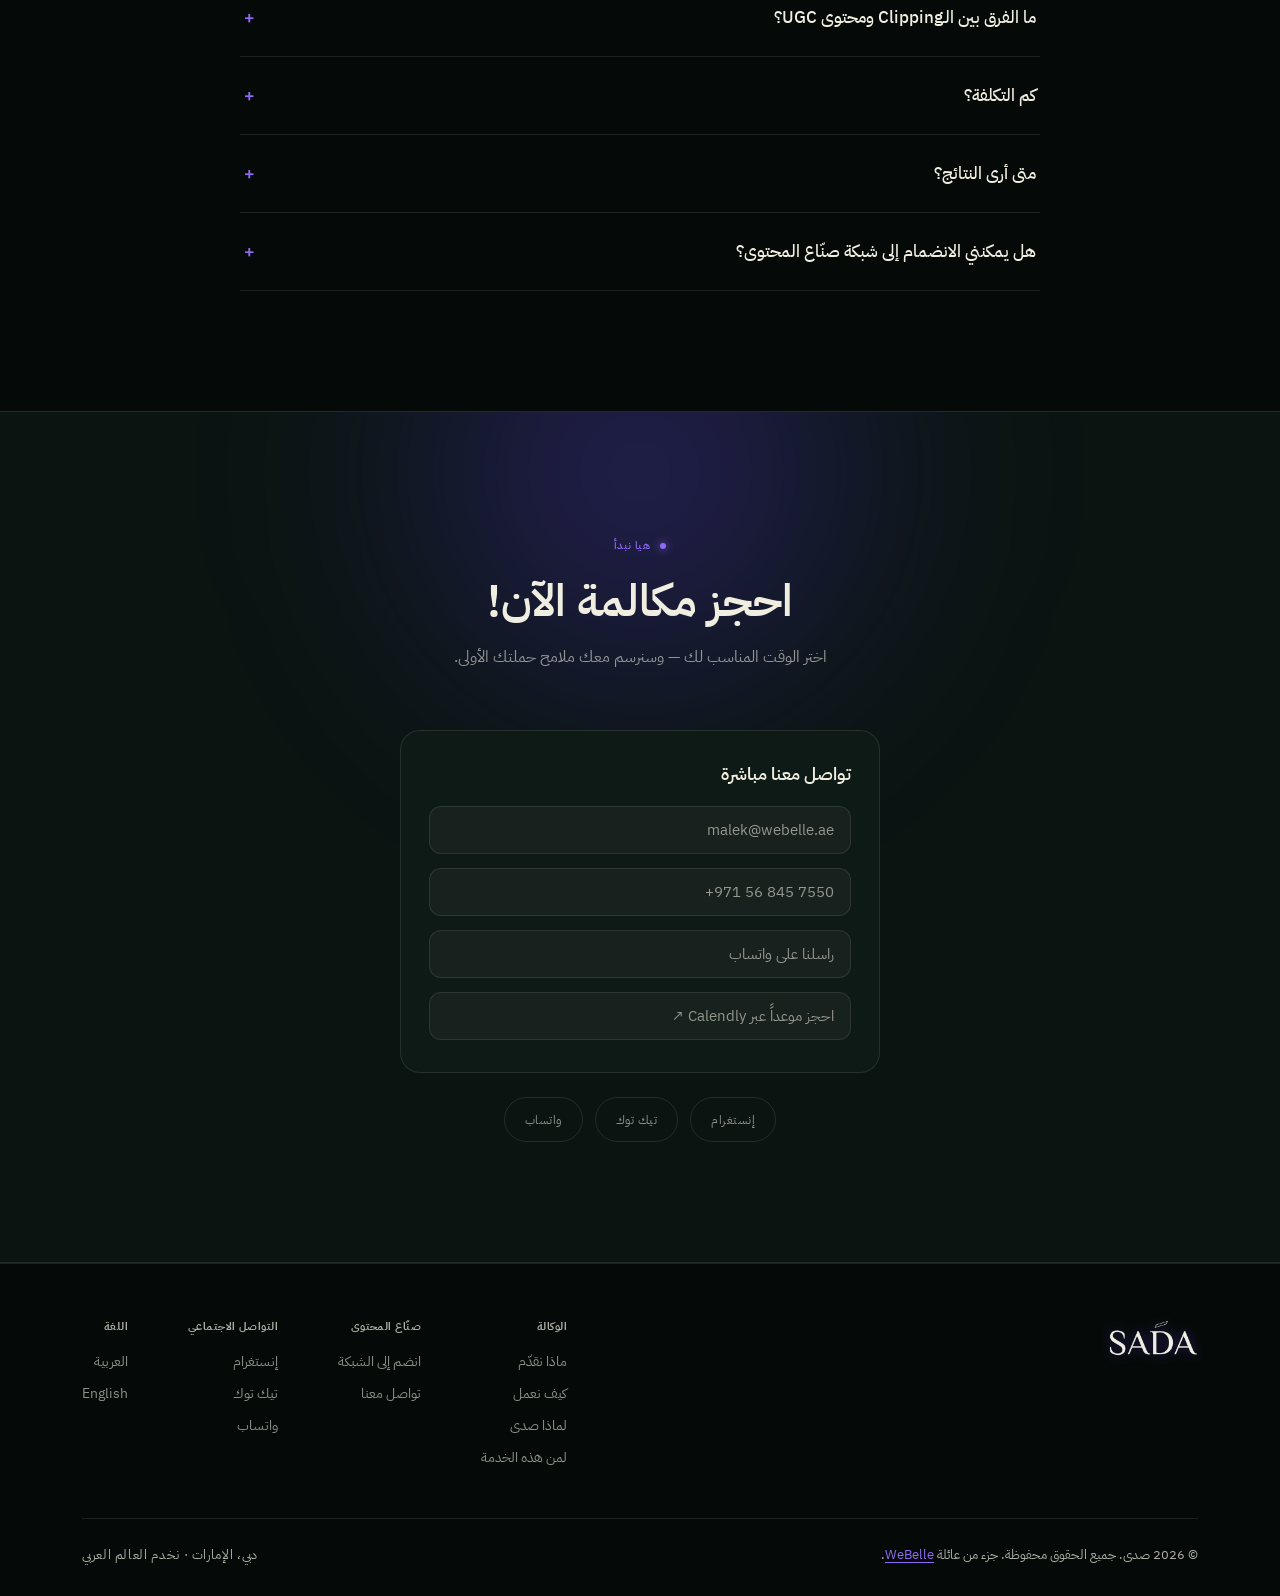
==== commit 55537e44: "removed unused css, fixed logo webp, font display optional" ====
--- a/index.html
+++ b/index.html
@@ -78,7 +78,7 @@
     <link
       rel="preload"
       as="style"
-      href="https://fonts.googleapis.com/css2?family=IBM+Plex+Sans+Arabic:wght@400;500;600;700&family=Space+Grotesk:wght@500;600;700&family=JetBrains+Mono:wght@500&display=swap"
+      href="https://fonts.googleapis.com/css2?family=IBM+Plex+Sans+Arabic:wght@400;500;600;700&family=Space+Grotesk:wght@500;600;700&family=JetBrains+Mono:wght@500&display=optional"
       onload="
         this.onload = null;
         this.rel = 'stylesheet';
@@ -87,7 +87,7 @@
     <noscript>
       <link
         rel="stylesheet"
-        href="https://fonts.googleapis.com/css2?family=IBM+Plex+Sans+Arabic:wght@400;500;600;700&family=Space+Grotesk:wght@500;600;700&family=JetBrains+Mono:wght@500&display=swap"
+        href="https://fonts.googleapis.com/css2?family=IBM+Plex+Sans+Arabic:wght@400;500;600;700&family=Space+Grotesk:wght@500;600;700&family=JetBrains+Mono:wght@500&display=optional"
       />
     </noscript>
     <link rel="stylesheet" href="/styles.css" />
@@ -100,7 +100,7 @@
         "name": "صدى",
         "alternateName": "SADA",
         "url": "https://www.sadaclips.com/",
-        "logo": "https://www.sadaclips.com/assets/sada_logo.png",
+        "logo": "https://www.sadaclips.com/assets/sada_logo.webp",
         "image": "https://www.sadaclips.com/assets/og-image.avif",
         "description": "وكالة Clipping ومحتوى UGC مقرّها دبي وتخدم العالم العربي. نحوّل المحتوى الطويل إلى مقاطع قصيرة، وننتج محتوى UGC أصلياً، وننشره بلغة كل صانع محتوى عبر شبكة مُختارة من صنّاع المحتوى.",
         "email": "malek@webelle.ae",
@@ -132,7 +132,7 @@
           <picture>
             <source srcset="/assets/sada_logo.webp" type="image/webp" />
             <img
-              src="/assets/sada_logo.png"
+              src="/assets/sada_logo.webp"
               alt="شعار صدى"
               class="logo-mark"
               width="79"
@@ -614,7 +614,7 @@
             <picture>
               <source srcset="/assets/sada_logo.webp" type="image/webp" />
               <img
-                src="/assets/sada_logo.png"
+                src="/assets/sada_logo.webp"
                 alt="شعار صدى"
                 class="logo-mark"
                 width="84"
--- a/styles.css
+++ b/styles.css
@@ -855,7 +855,7 @@
   max-width: 70ch;
 }
 
-/* CONTACT / CALENDLY */
+/* CONTACT */
 .contact {
   text-align: center;
   overflow: hidden;
@@ -869,70 +869,10 @@
   margin: 10px auto 0;
   text-align: start;
 }
-.calendly-wrap {
-  background: var(--card);
-  border: 1px solid var(--line);
-  border-radius: 20px;
-  overflow: hidden;
-  padding: 8px;
-}
-.calendly-inline-widget {
+
+.contact-side {
+  display: flex;
   width: 100%;
-  min-width: 280px;
-  height: 100%;
-}
-
-/* Calendly is loaded on demand — this placeholder stands in until the
-   visitor asks for it, so the ~1MB widget bundle and its third-party
-   cookies never load on a page visit that doesn't need them. */
-.calendly-placeholder {
-  display: flex;
-  flex-direction: column;
-  align-items: center;
-  justify-content: center;
-  gap: 18px;
-  text-align: center;
-  min-height: 480px;
-  padding: 40px 24px;
-}
-.calendly-placeholder p {
-  color: var(--muted);
-  font-size: 0.92rem;
-  max-width: 40ch;
-  line-height: 1.6;
-}
-.calendly-placeholder .btn {
-  cursor: pointer;
-}
-.calendly-spinner {
-  width: 22px;
-  height: 22px;
-  border-radius: 50%;
-  border: 2px solid rgba(240, 238, 224, 0.25);
-  border-top-color: var(--violet-2);
-  animation: spin 0.8s linear infinite;
-  display: none;
-}
-.calendly-placeholder.loading .calendly-spinner {
-  display: block;
-}
-.calendly-placeholder.loading button {
-  display: none;
-}
-@keyframes spin {
-  to {
-    transform: rotate(360deg);
-  }
-}
-@media (max-width: 900px) {
-  .calendly-placeholder {
-    min-height: 320px;
-  }
-}
-
-.contact-side {
-  display: flex;
-  width: stretch;
   flex-direction: column;
   gap: 24px;
 }
@@ -1002,10 +942,7 @@
 
 @media (max-width: 900px) {
   .contact-grid {
-    grid-template-columns: 1fr;
-  }
-  .calendly-inline-widget {
-    height: 620px;
+    max-width: 100%;
   }
 }
 
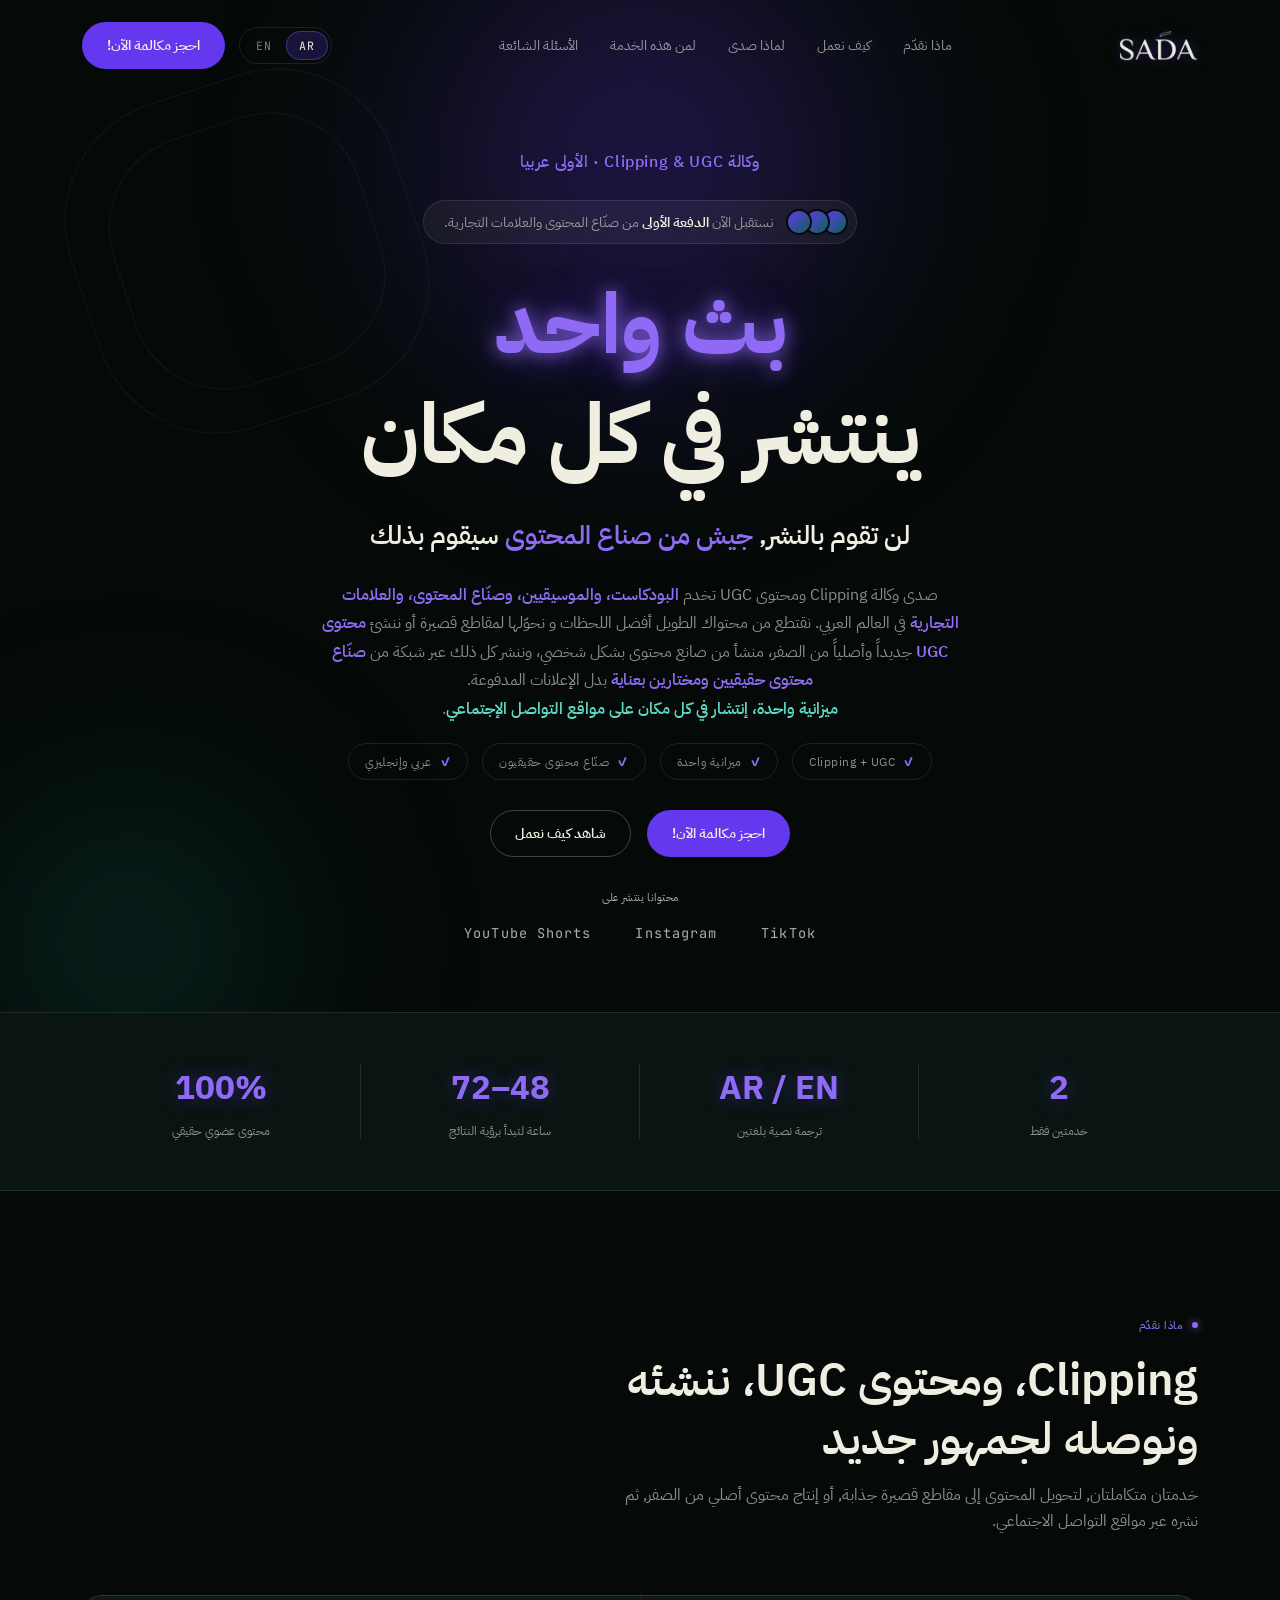
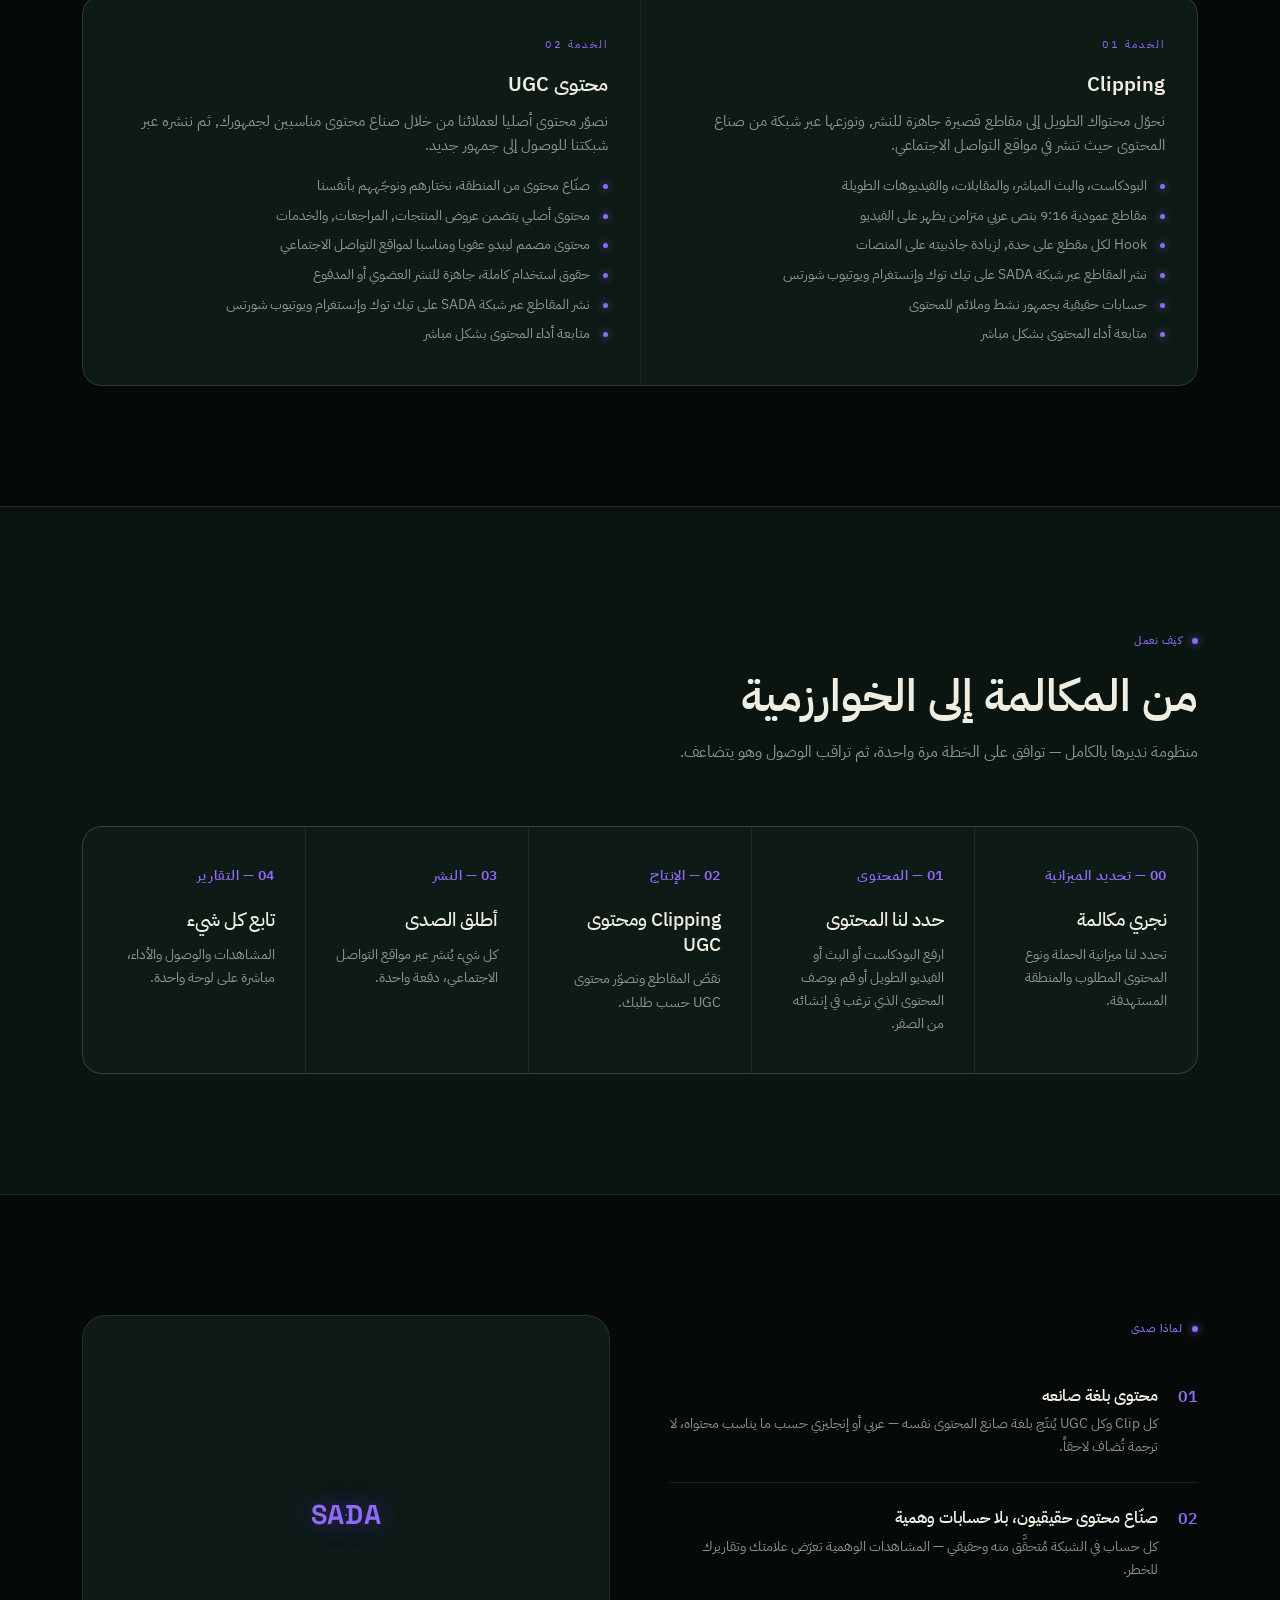
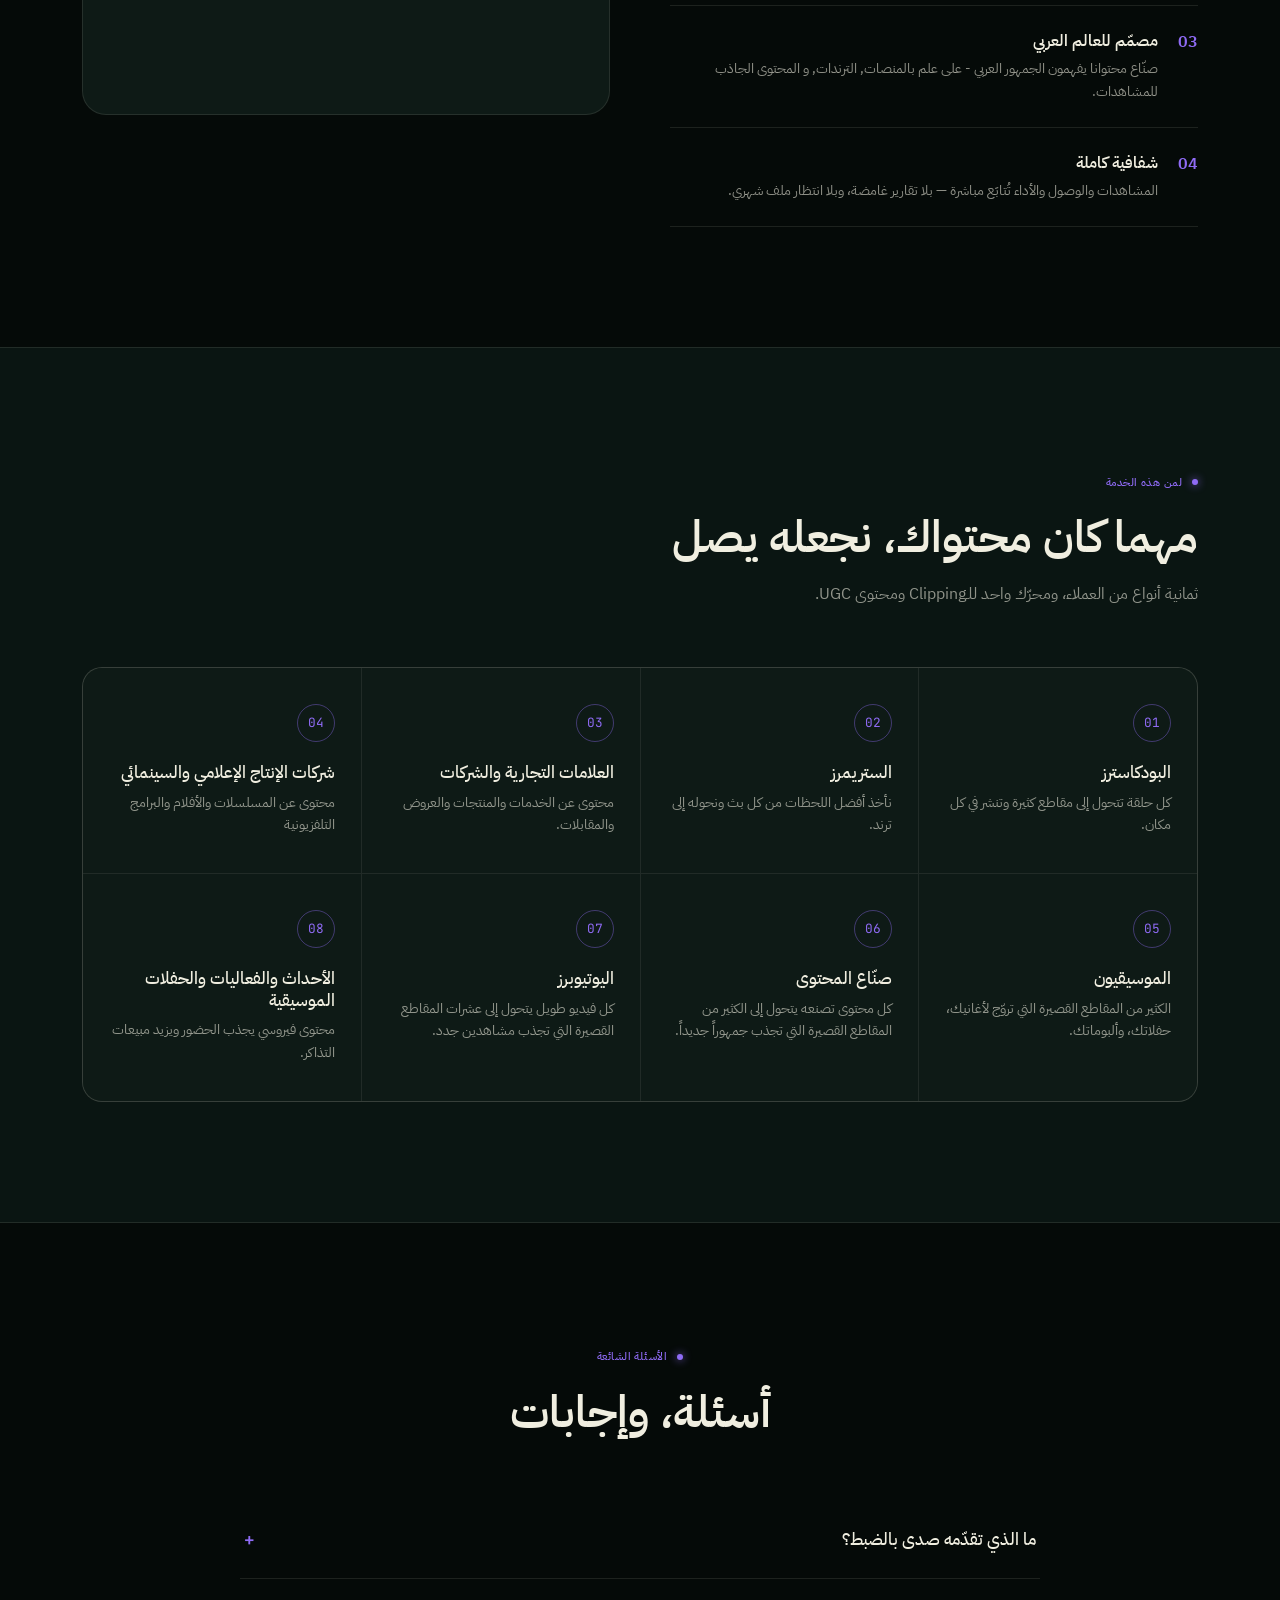
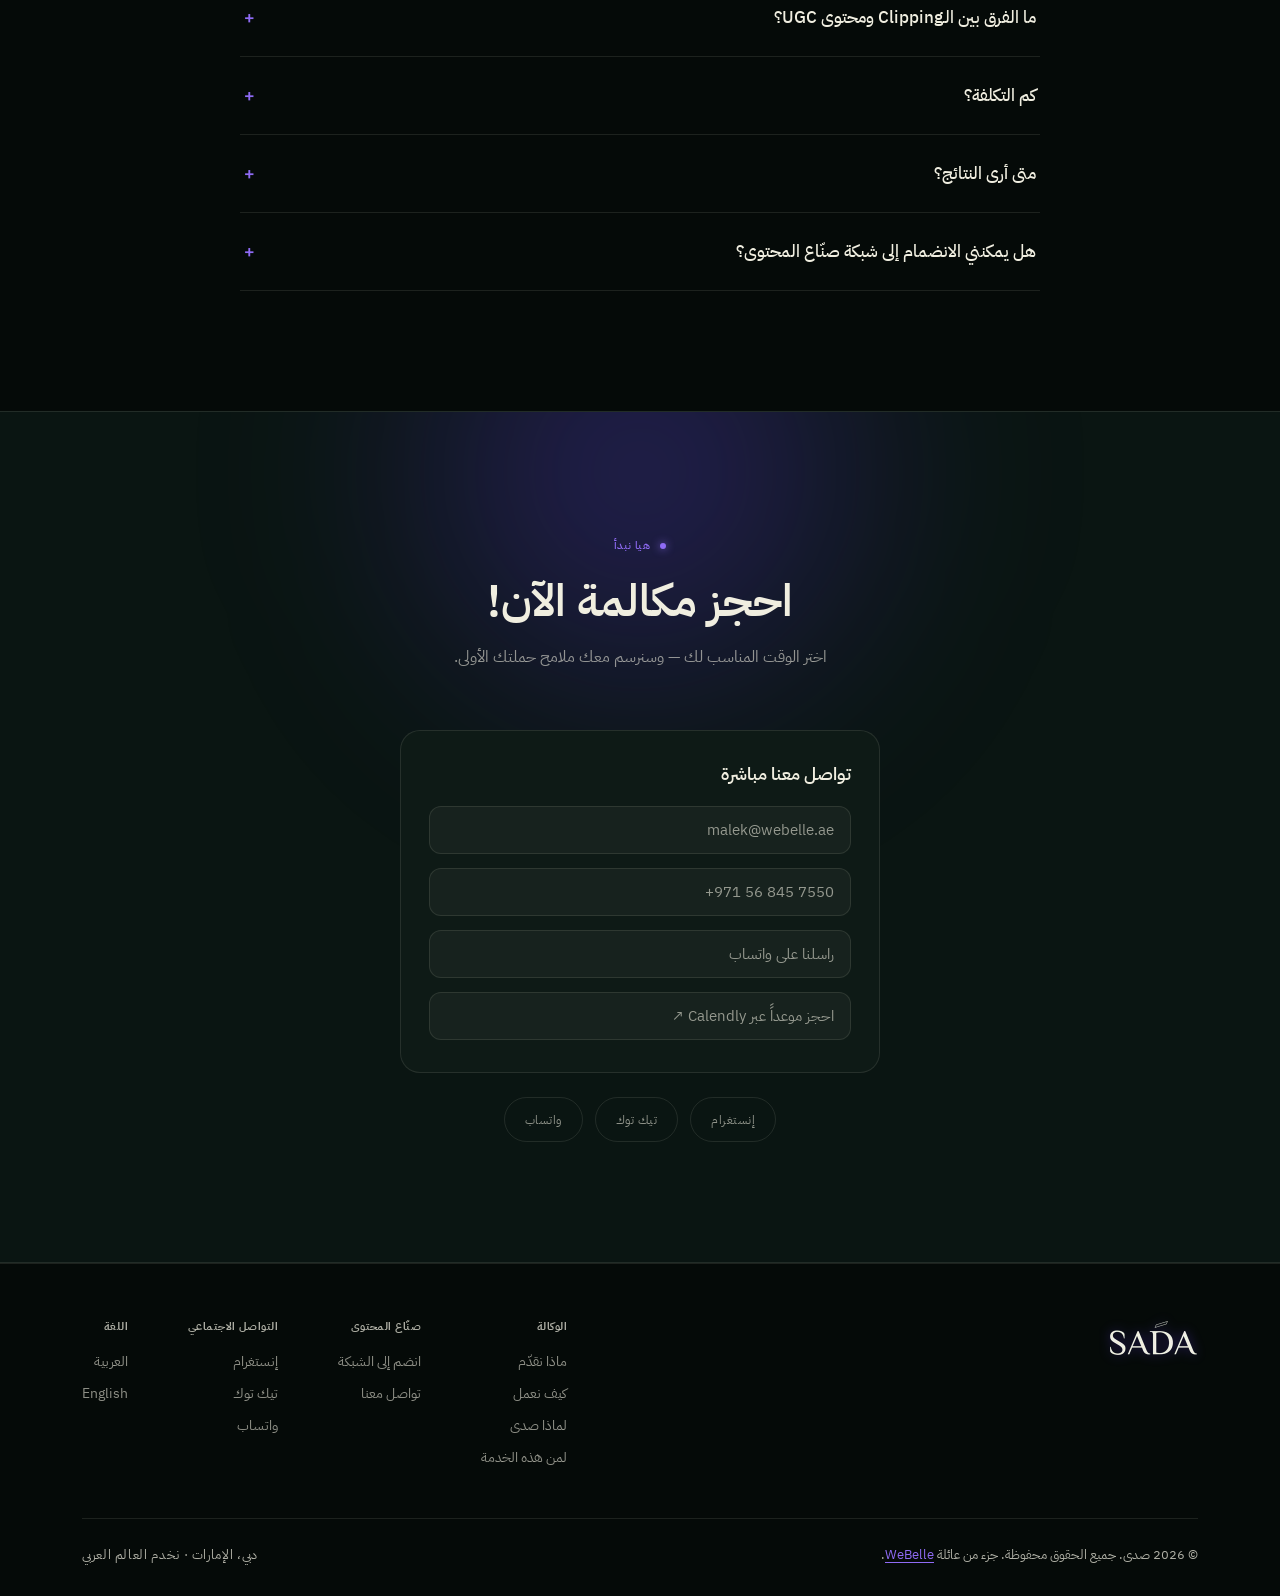
==== commit ef03d271: "moved styling to html" ====
--- a/index.html
+++ b/index.html
@@ -90,7 +90,1074 @@
         href="https://fonts.googleapis.com/css2?family=IBM+Plex+Sans+Arabic:wght@400;500;600;700&family=Space+Grotesk:wght@500;600;700&family=JetBrains+Mono:wght@500&display=optional"
       />
     </noscript>
-    <link rel="stylesheet" href="/styles.css" />
+
+    <style>
+      :root {
+        --bg: #050a08;
+        --bg2: #0a1512;
+        --card: #0e1a16;
+        --pine: #0d6358;
+        --violet: #6338ee;
+        --violet-2: #8f6bf5;
+        --cream: #f0eee0;
+        --muted: rgba(240, 238, 224, 0.58);
+        --muted-dim: rgba(240, 238, 224, 0.72);
+        --line: rgba(240, 238, 224, 0.1);
+        --max: 1180px;
+        --ease: cubic-bezier(0.22, 0.98, 0.28, 1);
+        --font-display: 'Space Grotesk', sans-serif;
+        --font-body: 'Inter', sans-serif;
+        --font-mono: 'JetBrains Mono', monospace;
+      }
+
+      /* Arabic type stack — swapped in on the Arabic page only */
+      html[lang='ar'] {
+        --font-display: 'IBM Plex Sans Arabic', 'Space Grotesk', sans-serif;
+        --font-body: 'IBM Plex Sans Arabic', 'Inter', sans-serif;
+        --font-mono: 'IBM Plex Sans Arabic', 'JetBrains Mono', monospace;
+      }
+
+      * {
+        box-sizing: border-box;
+        margin: 0;
+        padding: 0;
+      }
+      html {
+        scroll-behavior: smooth;
+      }
+      body {
+        background: var(--bg);
+        color: var(--cream);
+        font-family: var(--font-body);
+        -webkit-font-smoothing: antialiased;
+        overflow-x: hidden;
+      }
+      ::selection {
+        background: var(--violet);
+        color: var(--cream);
+      }
+      a {
+        color: inherit;
+        text-decoration: none;
+      }
+      ul {
+        list-style: none;
+      }
+      img,
+      svg {
+        display: block;
+      }
+      .wrap {
+        max-width: var(--max);
+        margin: 0 auto;
+        padding: 0 32px;
+      }
+      h1,
+      h2,
+      h3 {
+        font-family: var(--font-display);
+        line-height: 1.05;
+      }
+
+      /* Arabic needs more air between lines and no negative tracking */
+      html[lang='ar'] h1,
+      html[lang='ar'] h2,
+      html[lang='ar'] h3,
+      html[lang='ar'] h4 {
+        line-height: 1.3;
+        letter-spacing: normal;
+      }
+      html[lang='ar'] .eyebrow,
+      html[lang='ar'] .category-tag,
+      html[lang='ar'] .step .idx,
+      html[lang='ar'] .featured .label,
+      html[lang='ar'] .checklist span,
+      html[lang='ar'] .social-pill,
+      html[lang='ar'] footer .col h4 {
+        letter-spacing: 0.04em;
+      }
+
+      :focus-visible {
+        outline: 2px solid var(--violet-2);
+        outline-offset: 3px;
+        border-radius: 4px;
+      }
+
+      /* HEADER */
+      header {
+        position: fixed;
+        top: 0;
+        left: 0;
+        right: 0;
+        z-index: 100;
+        padding: 22px 0;
+        background: rgba(5, 10, 8, 0);
+        transition:
+          background 0.4s var(--ease),
+          padding 0.4s var(--ease),
+          border-color 0.4s var(--ease);
+        border-bottom: 1px solid transparent;
+      }
+      header.scrolled {
+        padding: 14px 0;
+        background: rgba(5, 10, 8, 0.85);
+        backdrop-filter: blur(14px);
+        border-color: var(--line);
+      }
+      header .wrap {
+        display: flex;
+        align-items: center;
+        justify-content: space-between;
+        gap: 20px;
+      }
+      .logo {
+        display: flex;
+        align-items: center;
+        gap: 10px;
+        font-family: var(--font-display);
+        font-weight: 700;
+        font-size: 1.3rem;
+        color: var(--cream);
+      }
+      .logo-mark {
+        height: 32px;
+        width: auto;
+        object-fit: contain;
+        flex-shrink: 0;
+        filter: drop-shadow(0 0 6px rgba(99, 56, 238, 0.45));
+      }
+      footer .logo-mark {
+        height: 36px;
+      }
+      .logo-text {
+        display: flex;
+        flex-direction: column;
+        line-height: 1.1;
+      }
+      .logo-sub {
+        font-family: var(--font-mono);
+        font-weight: 500;
+        font-size: 0.6rem;
+        letter-spacing: 0.08em;
+        text-transform: uppercase;
+        color: var(--muted-dim);
+      }
+
+      nav.links {
+        display: flex;
+        gap: 32px;
+      }
+      nav.links a {
+        font-size: 0.88rem;
+        color: var(--cream);
+        opacity: 0.6;
+        transition: opacity 0.25s;
+      }
+      nav.links a:hover {
+        opacity: 1;
+      }
+
+      .header-actions {
+        display: flex;
+        align-items: center;
+        gap: 14px;
+      }
+
+      /* LANGUAGE SWITCHER */
+      .lang-switch {
+        display: inline-flex;
+        align-items: center;
+        gap: 2px;
+        padding: 3px;
+        border: 1px solid var(--line);
+        border-radius: 100px;
+        font-family: 'JetBrains Mono', monospace;
+        font-size: 0.72rem;
+        letter-spacing: 0.06em;
+        flex-shrink: 0;
+      }
+      .lang-switch a {
+        padding: 7px 13px;
+        border-radius: 100px;
+        color: rgba(240, 238, 224, 0.5);
+        transition:
+          color 0.25s,
+          background 0.25s;
+        white-space: nowrap;
+      }
+      .lang-switch a:hover {
+        color: var(--cream);
+      }
+      .lang-switch a[aria-current='true'] {
+        background: rgba(99, 56, 238, 0.2);
+        box-shadow: inset 0 0 0 1px rgba(143, 107, 245, 0.35);
+        color: var(--cream);
+      }
+
+      .btn {
+        display: inline-flex;
+        align-items: center;
+        justify-content: center;
+        gap: 8px;
+        font-weight: 600;
+        font-size: 0.86rem;
+        padding: 12px 24px;
+        border-radius: 100px;
+        border: 1px solid transparent;
+        cursor: pointer;
+        transition:
+          transform 0.3s var(--ease),
+          box-shadow 0.3s var(--ease);
+      }
+      .btn-glow {
+        background: var(--violet);
+        color: var(--cream);
+      }
+      .btn-glow:hover {
+        transform: translateY(-2px);
+        box-shadow: 0 6px 26px -4px rgba(99, 56, 238, 0.75);
+      }
+      .btn-outline {
+        background: transparent;
+        border-color: rgba(240, 238, 224, 0.25);
+        color: var(--cream);
+      }
+      .btn-outline:hover {
+        border-color: var(--violet-2);
+        transform: translateY(-2px);
+      }
+
+      /* HERO */
+      .hero {
+        position: relative;
+        min-height: 100vh;
+        display: flex;
+        align-items: center;
+        padding-top: 150px;
+        padding-bottom: 70px;
+        overflow: hidden;
+      }
+      .glow-blob {
+        position: absolute;
+        border-radius: 50%;
+        filter: blur(90px);
+        pointer-events: none;
+      }
+      .glow-blob.g1 {
+        width: 640px;
+        height: 640px;
+        background: radial-gradient(
+          circle,
+          rgba(99, 56, 238, 0.35),
+          transparent 70%
+        );
+        top: -160px;
+        left: 50%;
+        transform: translateX(-50%);
+      }
+      .glow-blob.g2 {
+        width: 420px;
+        height: 420px;
+        background: radial-gradient(
+          circle,
+          rgba(13, 99, 88, 0.4),
+          transparent 70%
+        );
+        bottom: -140px;
+        inset-inline-end: -80px;
+      }
+      .watermark {
+        position: absolute;
+        top: 8%;
+        inset-inline-end: 6%;
+        width: 340px;
+        height: 340px;
+        border: 1px solid rgba(240, 238, 224, 0.05);
+        border-radius: 36%;
+        transform: rotate(18deg);
+        pointer-events: none;
+      }
+      .watermark::before {
+        content: '';
+        position: absolute;
+        inset: 40px;
+        border: 1px solid rgba(240, 238, 224, 0.05);
+        border-radius: 36%;
+      }
+
+      .hero .wrap {
+        position: relative;
+        z-index: 3;
+        display: flex;
+        flex-direction: column;
+        align-items: center;
+        text-align: center;
+        gap: 26px;
+      }
+
+      .category-tag {
+        font-family: var(--font-mono);
+        font-size: 1rem;
+        letter-spacing: 0.18em;
+        text-transform: uppercase;
+        color: var(--violet-2);
+        font-weight: 500;
+      }
+
+      .checklist {
+        display: flex;
+        gap: 14px;
+        flex-wrap: wrap;
+        justify-content: center;
+        margin-top: -6px;
+      }
+      .checklist span {
+        font-family: var(--font-mono);
+        font-size: 0.78rem;
+        color: var(--muted);
+        padding: 8px 16px;
+        border: 1px solid var(--line);
+        border-radius: 100px;
+        display: inline-flex;
+        align-items: center;
+        gap: 8px;
+      }
+      .checklist span::before {
+        content: '✓';
+        color: var(--violet-2);
+        font-weight: 700;
+      }
+
+      .badge {
+        display: inline-flex;
+        align-items: center;
+        gap: 12px;
+        background: rgba(240, 238, 224, 0.05);
+        border: 1px solid var(--line);
+        padding-block: 8px;
+        padding-inline: 8px 20px;
+        border-radius: 100px;
+        font-size: 0.85rem;
+        color: var(--muted);
+      }
+      .avatars {
+        display: flex;
+      }
+      .avatars .av {
+        width: 26px;
+        height: 26px;
+        border-radius: 50%;
+        border: 2px solid var(--bg);
+        margin-inline-start: -8px;
+        background: linear-gradient(135deg, var(--violet), var(--pine));
+      }
+      .avatars .av:first-child {
+        margin-inline-start: 0;
+      }
+      .badge b {
+        color: var(--cream);
+        font-weight: 600;
+      }
+
+      .hero h1 {
+        font-size: clamp(2.6rem, 6.6vw, 5.6rem);
+        font-weight: 700;
+        max-width: 19ch;
+        letter-spacing: -0.01em;
+      }
+      .glow {
+        color: var(--violet-2);
+        text-shadow:
+          0 0 18px rgba(143, 107, 245, 0.85),
+          0 0 46px rgba(99, 56, 238, 0.5);
+      }
+      #rotWord {
+        display: inline-block;
+        transition:
+          opacity 0.35s var(--ease),
+          transform 0.35s var(--ease);
+      }
+      #rotWord.rot-out {
+        opacity: 0;
+        transform: translateY(-10px);
+      }
+      .glow-line {
+        display: block;
+        color: var(--violet-2);
+        text-shadow:
+          0 0 18px rgba(143, 107, 245, 0.85),
+          0 0 50px rgba(99, 56, 238, 0.55);
+        text-transform: uppercase;
+        font-size: 1.02em;
+      }
+
+      .hero .sub {
+        font-family: var(--font-display);
+        font-weight: 600;
+        font-size: clamp(1.2rem, 2vw, 1.6rem);
+        color: var(--cream);
+      }
+      .hero .sub .hl {
+        color: var(--violet-2);
+      }
+      .hero p.lede {
+        max-width: 64ch;
+        color: var(--muted);
+        line-height: 1.75;
+        font-size: 1.02rem;
+      }
+      .hero p.lede b {
+        color: var(--violet-2);
+        font-weight: 600;
+      }
+      .hero p.lede .g {
+        color: #5fd9c4;
+        font-weight: 600;
+      }
+
+      .featured {
+        margin-top: 6px;
+      }
+      .featured .label {
+        font-family: var(--font-mono);
+        font-size: 0.68rem;
+        letter-spacing: 0.2em;
+        color: var(--muted-dim);
+        text-transform: uppercase;
+        margin-bottom: 18px;
+      }
+      .featured .row {
+        display: flex;
+        gap: 44px;
+        align-items: center;
+        flex-wrap: wrap;
+        justify-content: center;
+      }
+      .featured .row span {
+        font-family: 'JetBrains Mono', monospace;
+        font-size: 0.85rem;
+        letter-spacing: 0.08em;
+        color: var(--muted-dim);
+      }
+
+      .cta-row {
+        display: flex;
+        gap: 16px;
+        flex-wrap: wrap;
+        justify-content: center;
+        margin-top: 4px;
+      }
+
+      /* SHARED SECTION SHELL */
+      section {
+        padding: 120px 0;
+        position: relative;
+      }
+      .alt-bg {
+        background: var(--bg2);
+        border-top: 1px solid var(--line);
+        border-bottom: 1px solid var(--line);
+      }
+      .eyebrow {
+        font-family: var(--font-mono);
+        font-size: 0.7rem;
+        letter-spacing: 0.22em;
+        text-transform: uppercase;
+        color: var(--violet-2);
+        display: inline-flex;
+        align-items: center;
+        gap: 10px;
+        font-weight: 500;
+      }
+      .eyebrow::before {
+        content: '';
+        width: 6px;
+        height: 6px;
+        border-radius: 50%;
+        background: var(--violet-2);
+        box-shadow: 0 0 8px rgba(143, 107, 245, 0.9);
+        flex-shrink: 0;
+      }
+      .section-head {
+        max-width: 600px;
+        margin-bottom: 60px;
+      }
+      .section-head h2 {
+        font-size: clamp(2rem, 3.6vw, 2.8rem);
+        font-weight: 600;
+        color: var(--cream);
+        margin-top: 16px;
+      }
+      .section-head p {
+        margin-top: 14px;
+        color: var(--muted);
+        line-height: 1.65;
+      }
+      .center {
+        text-align: center;
+        margin-left: auto;
+        margin-right: auto;
+      }
+
+      .reveal {
+        opacity: 0;
+        transform: translateY(24px);
+        transition:
+          opacity 0.7s var(--ease),
+          transform 0.7s var(--ease);
+      }
+      .reveal.in {
+        opacity: 1;
+        transform: translateY(0);
+      }
+
+      /* STATS */
+      .stats {
+        border-top: 1px solid var(--line);
+        border-bottom: 1px solid var(--line);
+        background: var(--bg2);
+      }
+      .stats .wrap {
+        display: grid;
+        grid-template-columns: repeat(4, 1fr);
+        padding: 50px 32px;
+      }
+      .stat {
+        text-align: center;
+        border-inline-start: 1px solid var(--line);
+        padding: 0 12px;
+      }
+      .stat:first-child {
+        border-inline-start: none;
+      }
+      .stat .num {
+        font-family: var(--font-display);
+        font-weight: 700;
+        font-size: clamp(1.5rem, 2.6vw, 2.2rem);
+        color: var(--violet-2);
+        text-shadow: 0 0 20px rgba(99, 56, 238, 0.4);
+      }
+      .stat .label {
+        margin-top: 8px;
+        font-size: 0.78rem;
+        color: var(--muted);
+      }
+      @media (max-width: 760px) {
+        .stats .wrap {
+          grid-template-columns: 1fr 1fr;
+          row-gap: 26px;
+        }
+        .stat:nth-child(3) {
+          border-inline-start: none;
+        }
+      }
+
+      /* SERVICES — clipping / UGC */
+      .svc-grid {
+        display: grid;
+        grid-template-columns: repeat(2, 1fr);
+        gap: 1px;
+        background: var(--line);
+        border: 1px solid var(--line);
+        border-radius: 20px;
+        overflow: hidden;
+      }
+      .svc {
+        background: var(--card);
+        padding: 40px 32px;
+        transition:
+          background 0.35s var(--ease),
+          transform 0.35s var(--ease);
+      }
+      .svc:hover {
+        background: #12211c;
+        transform: translateY(-4px);
+      }
+      .svc .tag {
+        font-family: var(--font-mono);
+        font-size: 0.68rem;
+        letter-spacing: 0.18em;
+        text-transform: uppercase;
+        color: var(--violet-2);
+        margin-bottom: 18px;
+      }
+      .svc h3 {
+        font-size: 1.25rem;
+        font-weight: 600;
+        color: var(--cream);
+        margin-bottom: 12px;
+      }
+      .svc p {
+        color: var(--muted);
+        font-size: 0.92rem;
+        line-height: 1.68;
+      }
+      .svc ul {
+        margin-top: 18px;
+        display: flex;
+        flex-direction: column;
+        gap: 9px;
+      }
+      .svc ul li {
+        font-size: 0.86rem;
+        color: var(--muted);
+        padding-inline-start: 18px;
+        position: relative;
+        line-height: 1.5;
+      }
+      .svc ul li::before {
+        content: '';
+        position: absolute;
+        inset-inline-start: 0;
+        top: 8px;
+        width: 5px;
+        height: 5px;
+        border-radius: 50%;
+        background: var(--violet-2);
+        box-shadow: 0 0 8px rgba(143, 107, 245, 0.8);
+      }
+      @media (max-width: 900px) {
+        .svc-grid {
+          grid-template-columns: 1fr;
+        }
+      }
+
+      /* HOW IT WORKS */
+      .steps {
+        display: grid;
+        grid-template-columns: repeat(5, 1fr);
+        gap: 1px;
+        background: var(--line);
+        border: 1px solid var(--line);
+        border-radius: 20px;
+        overflow: hidden;
+      }
+      .step {
+        background: var(--card);
+        padding: 38px 30px;
+        transition: background 0.35s var(--ease);
+      }
+      .step:hover {
+        background: #12211c;
+      }
+      .step .idx {
+        font-family: var(--font-mono);
+        color: var(--violet-2);
+        font-weight: 600;
+        font-size: 0.85rem;
+        margin-bottom: 22px;
+      }
+      .step h3 {
+        font-size: 1.2rem;
+        font-weight: 500;
+        color: var(--cream);
+        margin-bottom: 10px;
+      }
+      .step p {
+        color: var(--muted);
+        font-size: 0.9rem;
+        line-height: 1.6;
+      }
+      @media (max-width: 900px) {
+        .steps {
+          grid-template-columns: 1fr;
+        }
+      }
+
+      /* WHY SADA */
+      .why-grid {
+        display: grid;
+        grid-template-columns: 1fr 1fr;
+        gap: 60px;
+        align-items: start;
+      }
+      .why-item {
+        display: flex;
+        gap: 20px;
+        padding: 24px 0;
+        border-bottom: 1px solid var(--line);
+      }
+      .why-item:first-child {
+        padding-top: 0;
+      }
+      .why-item .n {
+        font-family: var(--font-mono);
+        color: var(--violet-2);
+        font-weight: 600;
+        flex-shrink: 0;
+      }
+      .why-item h4 {
+        font-family: var(--font-display);
+        font-weight: 600;
+        font-size: 1.02rem;
+        margin-bottom: 6px;
+        color: var(--cream);
+      }
+      .why-item p {
+        font-size: 0.9rem;
+        color: var(--muted);
+        line-height: 1.6;
+      }
+      .why-visual {
+        position: relative;
+        background: var(--card);
+        border: 1px solid var(--line);
+        border-radius: 24px;
+        min-height: 400px;
+        display: flex;
+        align-items: center;
+        justify-content: center;
+        overflow: hidden;
+      }
+      .why-visual .ring {
+        position: absolute;
+        border: 1px solid rgba(143, 107, 245, 0.3);
+        border-radius: 50%;
+        animation: pulse 6s var(--ease) infinite;
+      }
+      .why-visual .ring.w2 {
+        animation-delay: 2s;
+      }
+      .why-visual .ring.w3 {
+        animation-delay: 4s;
+      }
+      @keyframes pulse {
+        0% {
+          width: 100px;
+          height: 100px;
+          opacity: 0;
+        }
+        12% {
+          opacity: 0.7;
+        }
+        100% {
+          width: 420px;
+          height: 420px;
+          opacity: 0;
+        }
+      }
+      .why-visual .word {
+        font-family: 'Space Grotesk', 'IBM Plex Sans Arabic', sans-serif;
+        font-weight: 700;
+        color: var(--violet-2);
+        font-size: 1.7rem;
+        z-index: 2;
+        text-shadow: 0 0 24px rgba(99, 56, 238, 0.6);
+        letter-spacing: 0.02em;
+      }
+      @media (max-width: 900px) {
+        .why-grid {
+          grid-template-columns: 1fr;
+        }
+        .why-visual {
+          min-height: 260px;
+        }
+      }
+
+      /* VERTICALS */
+      .vgrid {
+        display: grid;
+        grid-template-columns: repeat(4, 1fr);
+        gap: 1px;
+        background: var(--line);
+        border: 1px solid var(--line);
+        border-radius: 20px;
+        overflow: hidden;
+      }
+      .vcard {
+        background: var(--card);
+        padding: 36px 26px;
+        transition:
+          background 0.35s var(--ease),
+          transform 0.35s var(--ease);
+      }
+      .vcard:hover {
+        background: #12211c;
+        transform: translateY(-4px);
+      }
+      .vcard .glyph {
+        width: 38px;
+        height: 38px;
+        margin-bottom: 20px;
+        border-radius: 50%;
+        border: 1px solid rgba(143, 107, 245, 0.4);
+        display: flex;
+        align-items: center;
+        justify-content: center;
+        font-family: 'JetBrains Mono', monospace;
+        font-size: 0.8rem;
+        color: var(--violet-2);
+      }
+      .vcard h3 {
+        color: var(--cream);
+        font-size: 1.05rem;
+        font-weight: 500;
+        margin-bottom: 8px;
+      }
+      .vcard p {
+        color: var(--muted);
+        font-size: 0.88rem;
+        line-height: 1.6;
+      }
+      @media (max-width: 900px) {
+        .vgrid {
+          grid-template-columns: 1fr 1fr;
+        }
+      }
+      @media (max-width: 560px) {
+        .vgrid {
+          grid-template-columns: 1fr;
+        }
+      }
+
+      /* FAQ */
+      .faq-list {
+        max-width: 800px;
+        margin: 0 auto;
+      }
+      .faq-item {
+        border-bottom: 1px solid var(--line);
+      }
+      .faq-q {
+        width: 100%;
+        display: flex;
+        align-items: center;
+        justify-content: space-between;
+        gap: 20px;
+        background: none;
+        border: none;
+        text-align: start;
+        padding: 26px 4px;
+        cursor: pointer;
+        font-family: var(--font-display);
+        font-size: 1.05rem;
+        color: var(--cream);
+        font-weight: 500;
+      }
+      .faq-q .plus {
+        font-family: 'JetBrains Mono', monospace;
+        font-size: 1.1rem;
+        color: var(--violet-2);
+        transition: transform 0.35s var(--ease);
+        flex-shrink: 0;
+      }
+      .faq-item.open .faq-q .plus {
+        transform: rotate(45deg);
+      }
+      .faq-a {
+        max-height: 0;
+        overflow: hidden;
+        transition: max-height 0.45s var(--ease);
+      }
+      .faq-a p {
+        padding: 0 4px 26px;
+        color: var(--muted);
+        font-size: 0.94rem;
+        line-height: 1.65;
+        max-width: 70ch;
+      }
+
+      /* CONTACT */
+      .contact {
+        text-align: center;
+        overflow: hidden;
+      }
+      .contact-grid {
+        display: flex;
+        flex-direction: column;
+        align-items: center;
+        gap: 24px;
+        max-width: 480px;
+        margin: 10px auto 0;
+        text-align: start;
+      }
+
+      .contact-side {
+        display: flex;
+        width: 100%;
+        flex-direction: column;
+        gap: 24px;
+      }
+      .contact-card {
+        background: var(--card);
+        border: 1px solid var(--line);
+        border-radius: 20px;
+        padding: 32px 28px;
+        display: flex;
+        flex-direction: column;
+        gap: 14px;
+      }
+      .contact-card h3 {
+        font-size: 1.1rem;
+        font-weight: 600;
+        color: var(--cream);
+        margin-bottom: 6px;
+      }
+      .contact-line {
+        font-size: 0.95rem;
+        color: var(--muted);
+        padding: 12px 16px;
+        background: rgba(240, 238, 224, 0.04);
+        border: 1px solid var(--line);
+        border-radius: 12px;
+        transition:
+          border-color 0.25s,
+          color 0.25s;
+      }
+      .contact-line:hover {
+        border-color: var(--violet-2);
+        color: var(--cream);
+      }
+      /* Emails and phone numbers always read LTR, even inside an RTL page */
+      .contact-line.ltr {
+        direction: ltr;
+        text-align: start;
+      }
+      [dir='rtl'] .contact-line.ltr {
+        text-align: right;
+      }
+
+      .socials {
+        display: flex;
+        justify-content: center;
+        gap: 12px;
+        flex-wrap: wrap;
+      }
+      .social-pill {
+        font-family: var(--font-mono);
+        font-size: 0.78rem;
+        letter-spacing: 0.05em;
+        padding: 12px 20px;
+        border-radius: 100px;
+        border: 1px solid var(--line);
+        color: var(--muted);
+        transition:
+          border-color 0.25s,
+          color 0.25s,
+          transform 0.25s var(--ease);
+      }
+      .social-pill:hover {
+        border-color: var(--violet-2);
+        color: var(--cream);
+        transform: translateY(-2px);
+      }
+
+      @media (max-width: 900px) {
+        .contact-grid {
+          max-width: 100%;
+        }
+      }
+
+      /* FOOTER */
+      footer {
+        border-top: 1px solid var(--line);
+        padding: 56px 0 32px;
+      }
+      footer .top {
+        display: flex;
+        justify-content: space-between;
+        align-items: flex-start;
+        gap: 40px;
+        flex-wrap: wrap;
+        padding-bottom: 40px;
+        border-bottom: 1px solid var(--line);
+      }
+      footer .cols {
+        display: flex;
+        gap: 60px;
+        flex-wrap: wrap;
+      }
+      footer .col h4 {
+        font-family: var(--font-mono);
+        font-size: 0.68rem;
+        letter-spacing: 0.16em;
+        text-transform: uppercase;
+        color: var(--muted-dim);
+        margin-bottom: 16px;
+      }
+      footer .col a {
+        display: block;
+        font-size: 0.9rem;
+        color: var(--muted);
+        margin-bottom: 10px;
+      }
+      footer .col a:hover {
+        color: var(--cream);
+      }
+      footer .bottom {
+        display: flex;
+        justify-content: space-between;
+        align-items: center;
+        padding-top: 26px;
+        font-size: 0.8rem;
+        color: var(--muted-dim);
+        flex-wrap: wrap;
+        gap: 12px;
+      }
+      footer .bottom .tag {
+        font-family: var(--font-mono);
+        letter-spacing: 0.05em;
+      }
+      /* Inline links inside body copy need more than color alone to read as
+   links — underline them so they don't rely on color contrast/vision
+   to be distinguishable. */
+      footer .bottom a {
+        text-decoration: underline;
+        text-underline-offset: 3px;
+      }
+
+      /* RTL ADJUSTMENTS */
+      [dir='rtl'] .glow-blob.g1 {
+        left: auto;
+        right: 50%;
+        transform: translateX(50%);
+      }
+      [dir='rtl'] .watermark {
+        transform: rotate(-18deg);
+      }
+      [dir='rtl'] .glow-line,
+      [dir='rtl'] .category-tag,
+      [dir='rtl'] .eyebrow,
+      [dir='rtl'] .featured .label,
+      [dir='rtl'] footer .col h4,
+      [dir='rtl'] .svc .tag {
+        text-transform: none;
+      }
+      [dir='rtl'] .faq-item.open .faq-q .plus {
+        transform: rotate(-45deg);
+      }
+      [dir='rtl'] .lang-switch,
+      [dir='rtl'] .featured .row span,
+      [dir='rtl'] .vcard .glyph {
+        direction: ltr;
+      }
+
+      @media (prefers-reduced-motion: reduce) {
+        * {
+          animation: none !important;
+          transition: none !important;
+        }
+        html {
+          scroll-behavior: auto;
+        }
+      }
+      @media (max-width: 760px) {
+        nav.links {
+          display: none;
+        }
+        section {
+          padding: 80px 0;
+        }
+      }
+      @media (max-width: 520px) {
+        .wrap {
+          padding: 0 20px;
+        }
+        .header-actions .btn {
+          display: none;
+        }
+      }
+    </style>
 
     <!-- Structured data -->
     <script type="application/ld+json">
@@ -200,6 +1267,7 @@
             لمقاطع قصيرة أو ننشئ <b>محتوى UGC</b> جديداً وأصلياً من الصفر، منشأ
             من صانع محتوى بشكل شخصي، وننشر كل ذلك عبر شبكة من
             <b>صنّاع محتوى حقيقيين ومختارين بعناية</b> بدل الإعلانات المدفوعة.
+            <br />
             <span class="g"
               >ميزانية واحدة، إنتشار في كل مكان على مواقع التواصل
               الإجتماعي</span
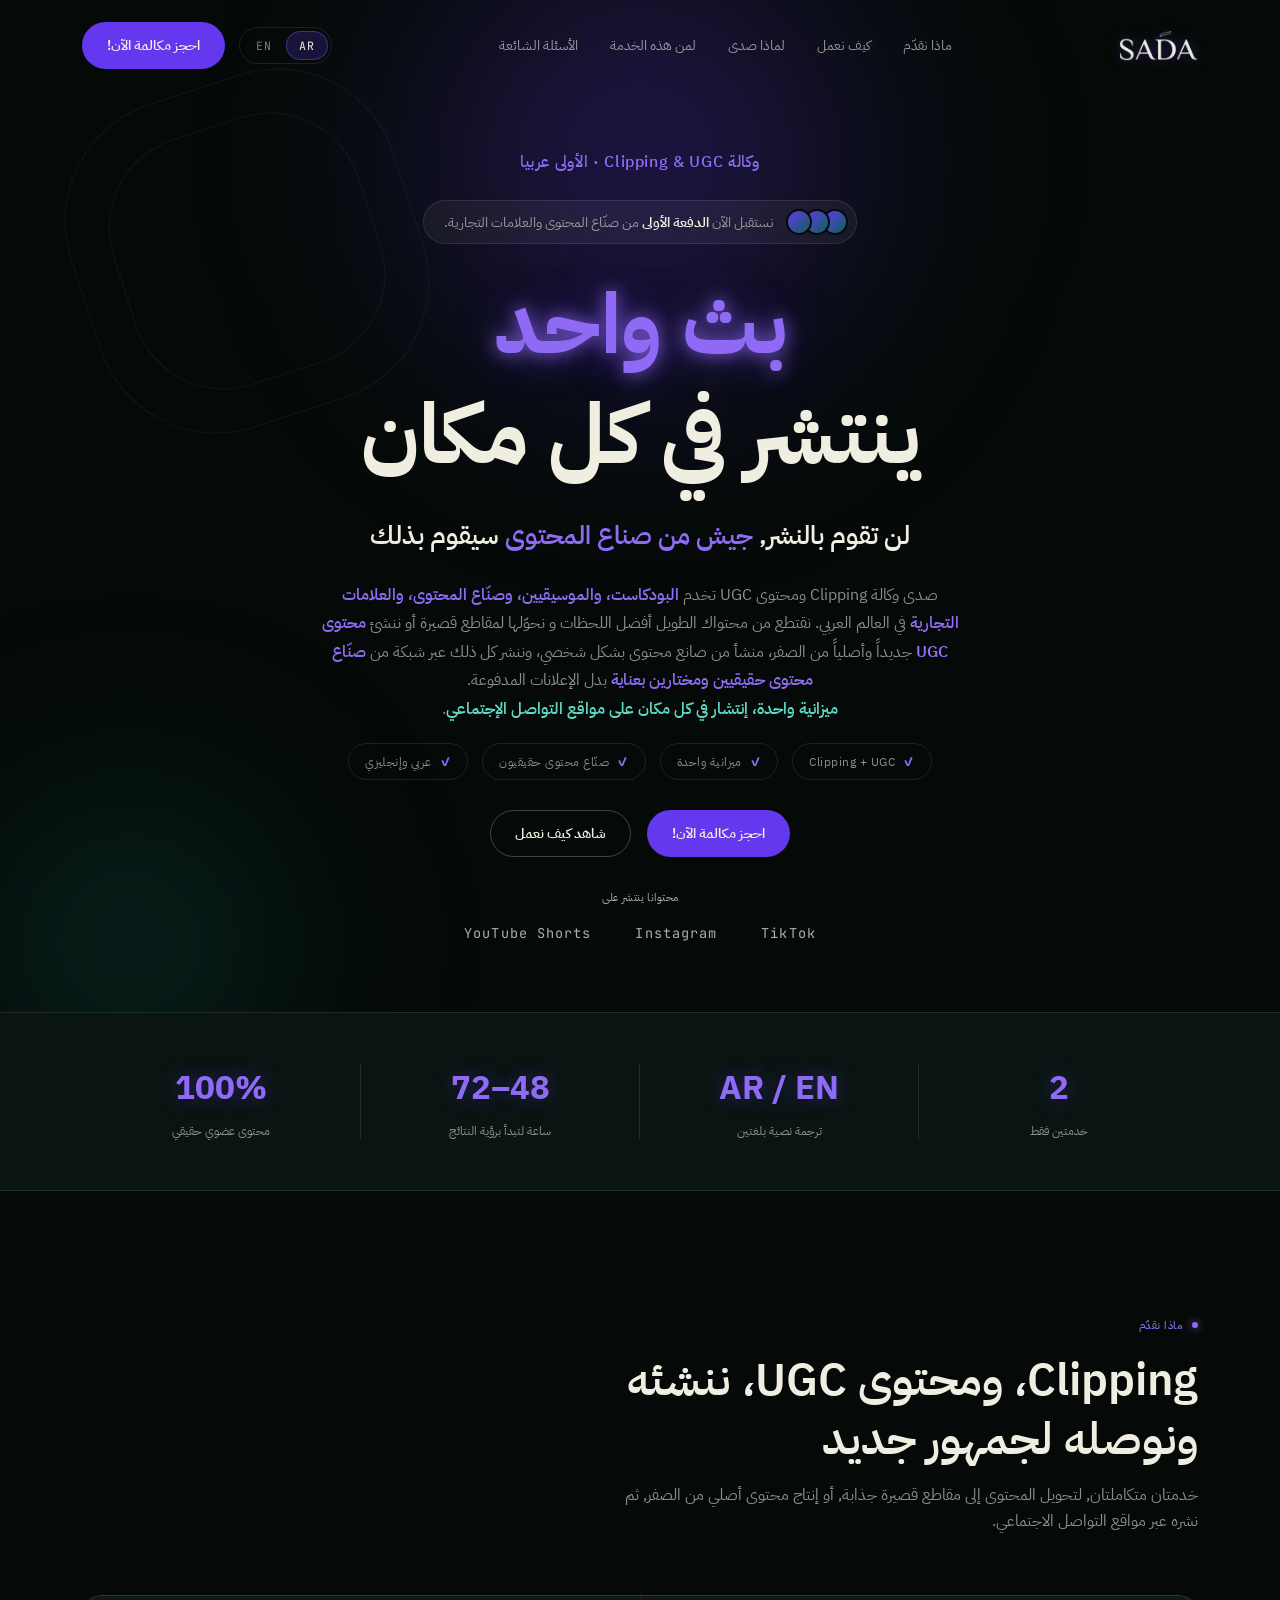
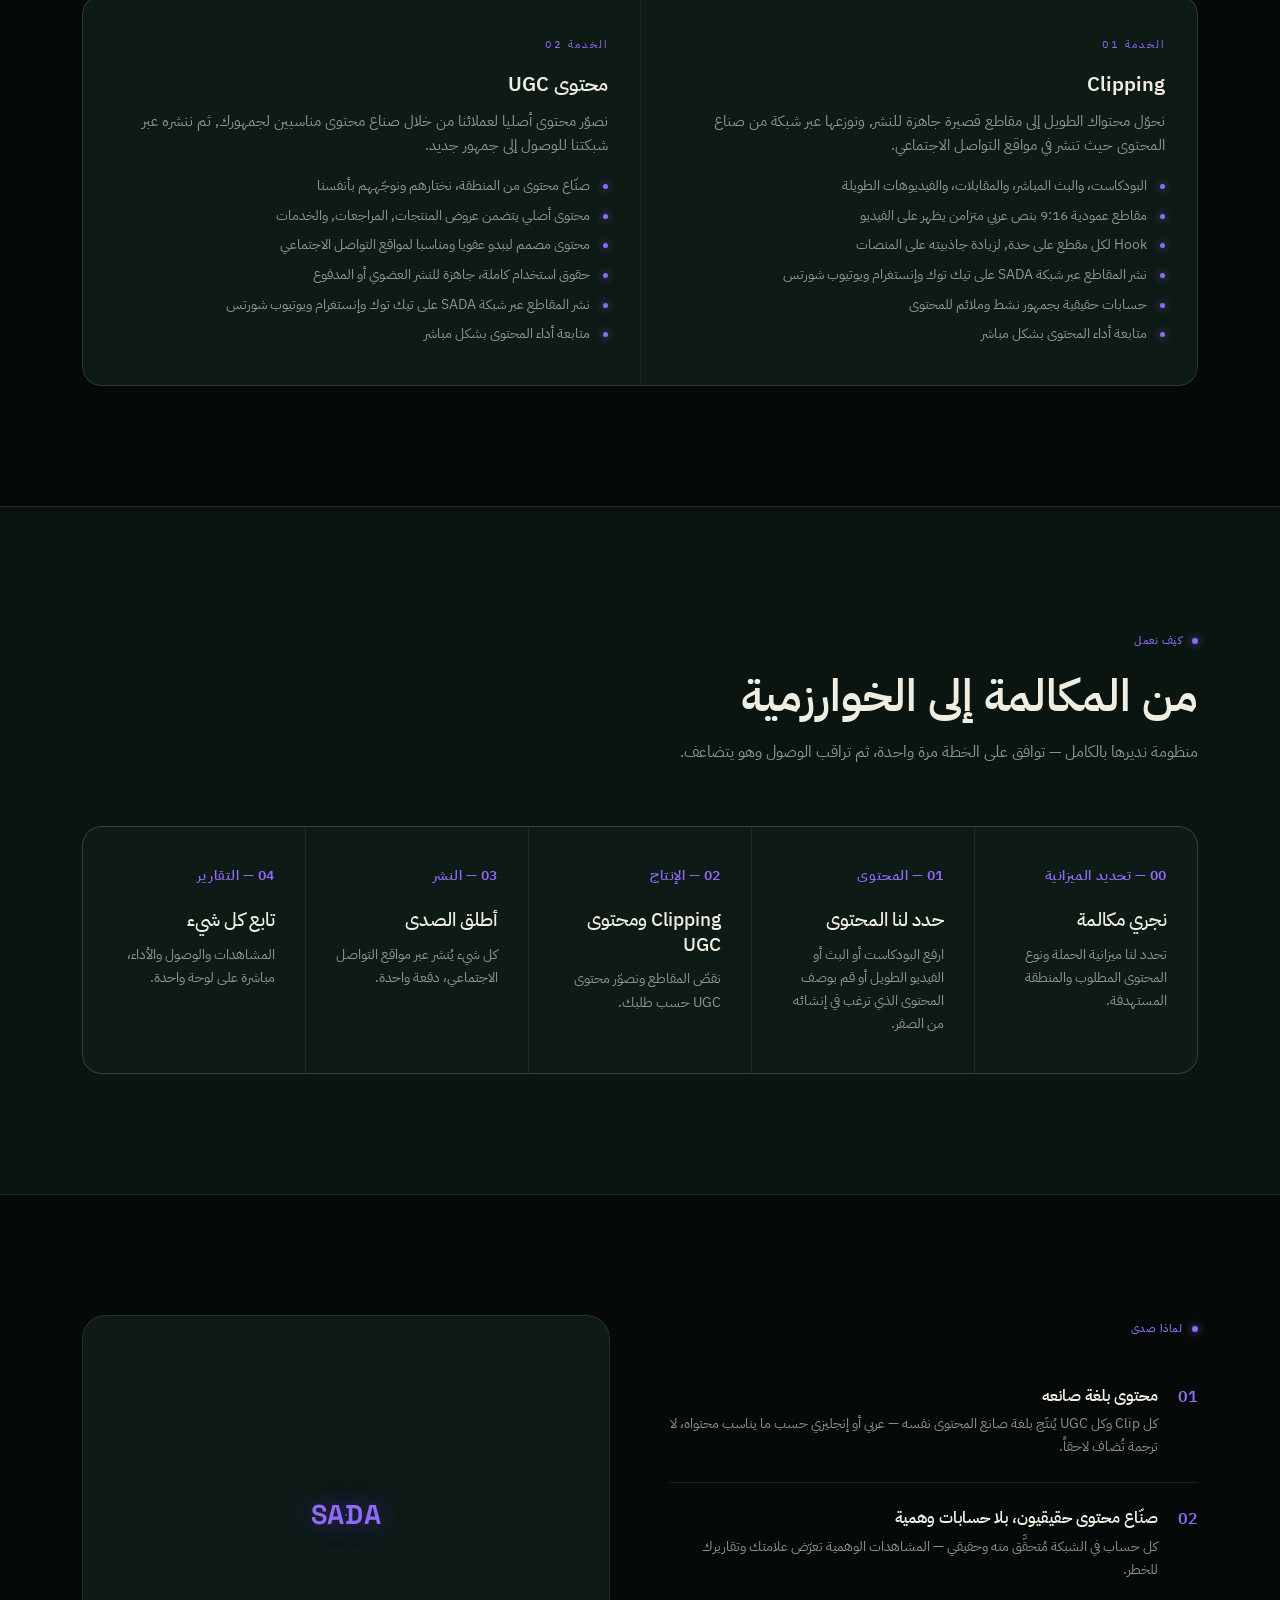
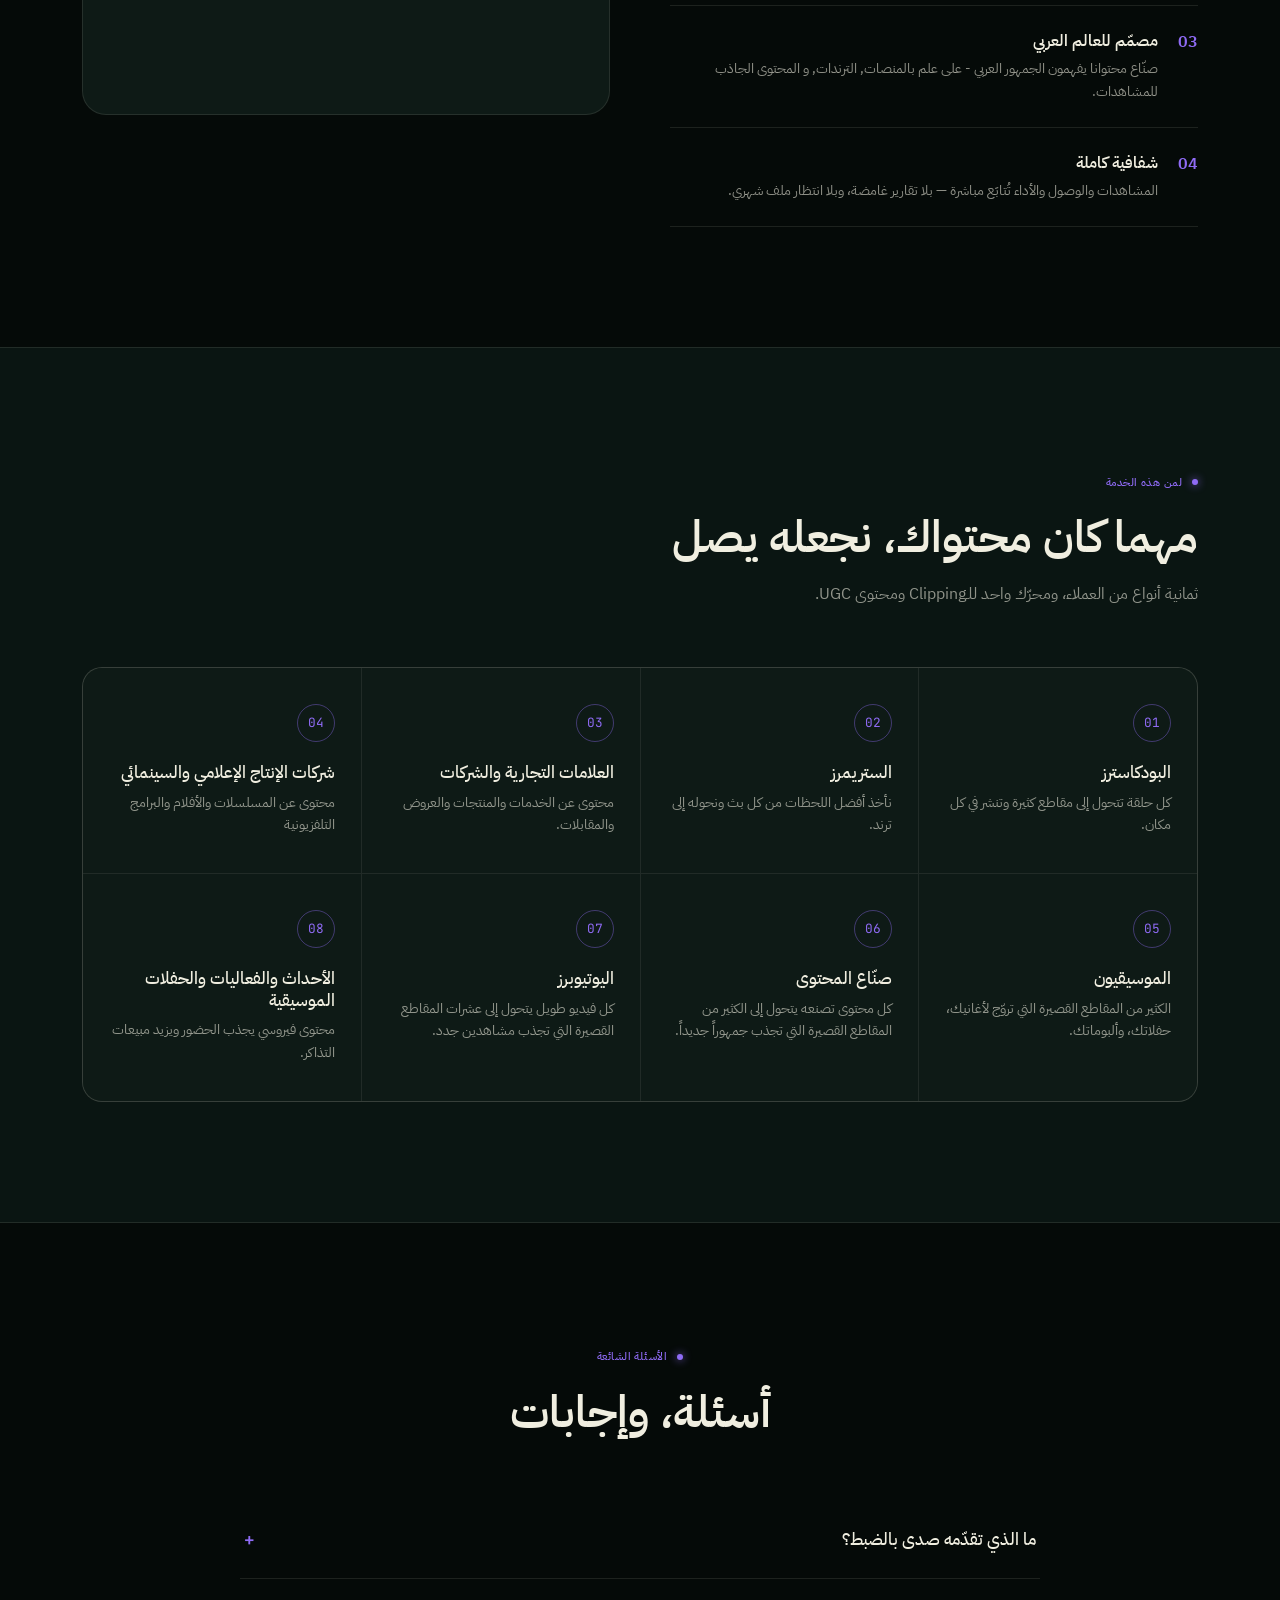
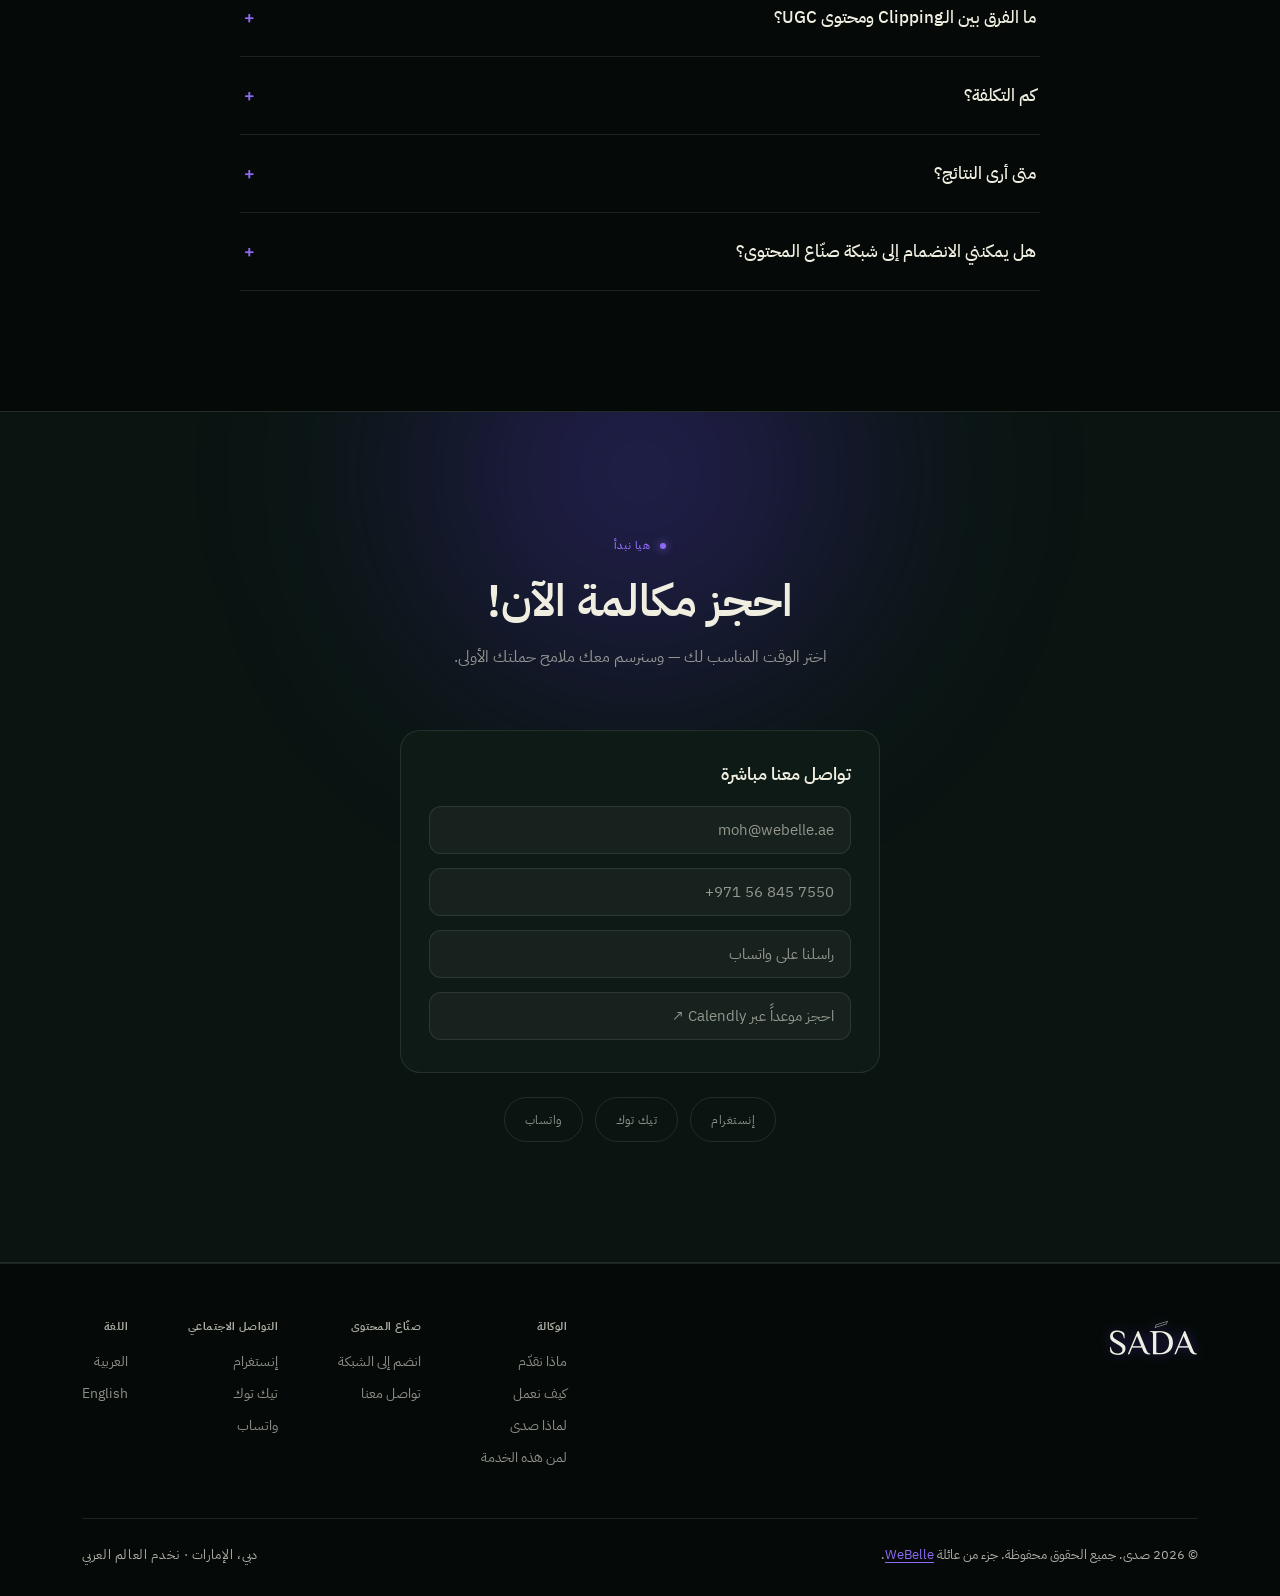
==== commit a2b9abbd: "changed contact email" ====
--- a/index.html
+++ b/index.html
@@ -1170,7 +1170,7 @@
         "logo": "https://www.sadaclips.com/assets/sada_logo.webp",
         "image": "https://www.sadaclips.com/assets/og-image.avif",
         "description": "وكالة Clipping ومحتوى UGC مقرّها دبي وتخدم العالم العربي. نحوّل المحتوى الطويل إلى مقاطع قصيرة، وننتج محتوى UGC أصلياً، وننشره بلغة كل صانع محتوى عبر شبكة مُختارة من صنّاع المحتوى.",
-        "email": "malek@webelle.ae",
+        "email": "moh@webelle.ae",
         "telephone": "+971568457550",
         "address": {
           "@type": "PostalAddress",
@@ -1625,8 +1625,8 @@
             <div class="contact-side">
               <div class="contact-card">
                 <h3>تواصل معنا مباشرة</h3>
-                <a class="contact-line ltr" href="mailto:malek@webelle.ae"
-                  >malek@webelle.ae</a
+                <a class="contact-line ltr" href="mailto:moh@webelle.ae"
+                  >moh@webelle.ae</a
                 >
                 <a class="contact-line ltr" href="tel:+971568457550"
                   >+971 56 845 7550</a
